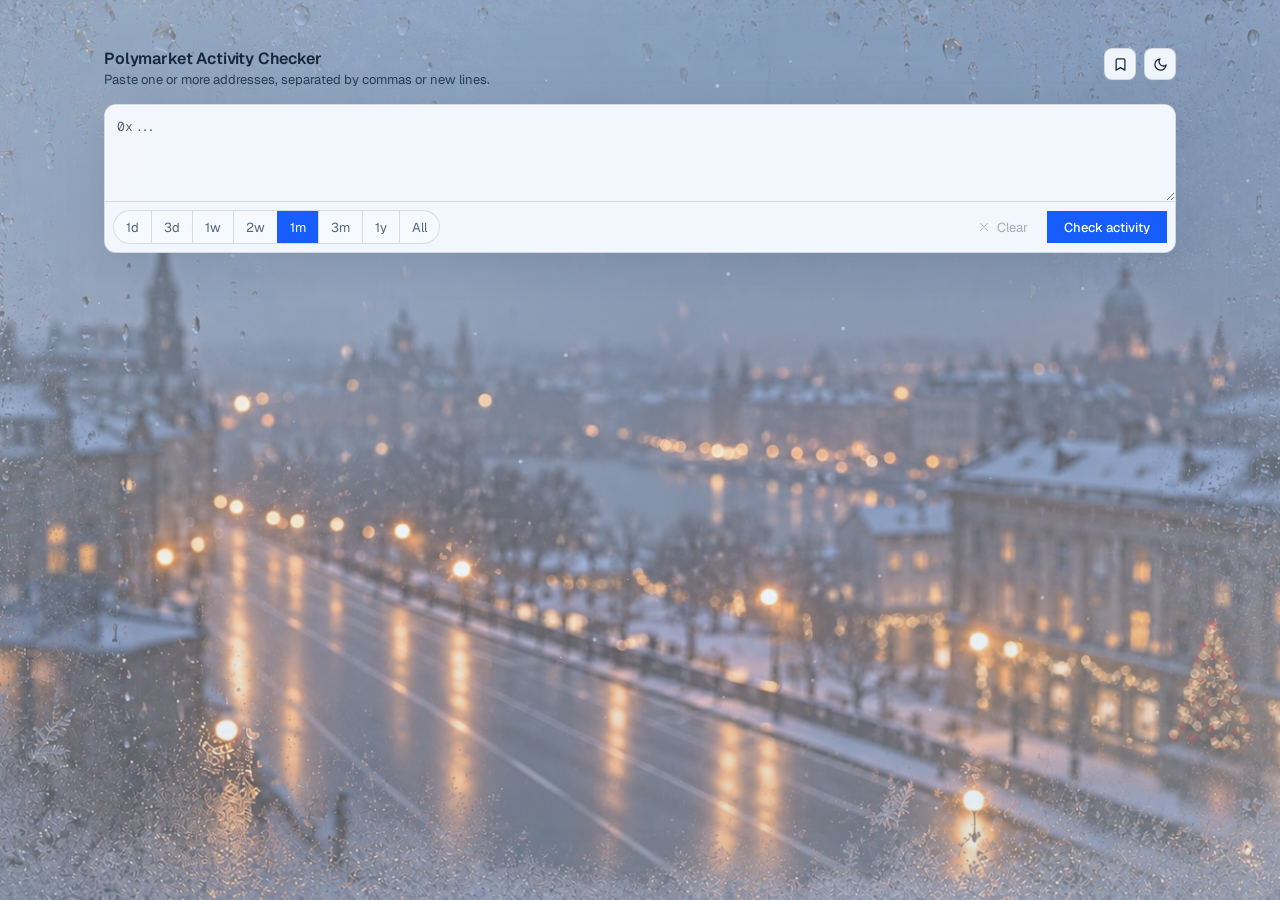
==== index.html @ a17c7188 "Add a seconds-precision clock beside refresh status" ====
<!DOCTYPE html>
<html lang="en">
<head>
<meta charset="UTF-8">
<meta name="viewport" content="width=device-width, initial-scale=1.0">
<title>Polymarket Activity Checker</title>
<link rel="icon" type="image/png" href="[data-uri]">
<link rel="preconnect" href="https://fonts.googleapis.com">
<!-- warm the API connections before the first search: saves the DNS+TLS handshake -->
<link rel="preconnect" href="https://data-api.polymarket.com" crossorigin>
<link rel="preconnect" href="https://gamma-api.polymarket.com" crossorigin>
<link rel="preconnect" href="https://clob.polymarket.com" crossorigin>
<link rel="preconnect" href="https://polygon.blockscout.com" crossorigin>
<link rel="preconnect" href="https://polygon-bor-rpc.publicnode.com" crossorigin>
<link rel="preconnect" href="https://user-pnl-api.polymarket.com" crossorigin>
<link href="https://fonts.googleapis.com/css2?family=Geist:wght@400;500;600;700&family=Geist+Mono:wght@400;500&display=swap" rel="stylesheet">
<!-- Vercel Web Analytics: cookieless unique-visitor counting (hashed IP+UA, raw IPs never stored).
     No-op until Web Analytics is enabled for the project in the Vercel dashboard. -->
<script defer src="/_vercel/insights/script.js"></script>
<style>
:root{
  --background:#ffffff; --foreground:#0a0a0a;
  --card:#ffffff; --muted:#f5f5f5; --muted-foreground:#737373;
  --primary:#165dfc; --primary-foreground:#ffffff;
  --border:#e5e5e5; --input-bg:rgba(255,255,255,.8);
  --destructive:#df2225; --success:#0d9455; --redeemable:#2563a6;
  --badge-buy-bg:#e8f7ef; --badge-buy-fg:#0d9455;
  --badge-sell-bg:#fdecec; --badge-sell-fg:#df2225;
  --badge-neutral-bg:#f4f4f5; --badge-neutral-fg:#52525b;
}
.dark{
  --background:#0a0b0d; --foreground:#fafafa;
  --card:#111214; --muted:#18191c; --muted-foreground:#8b8d96;
  --primary:#165dfc; --primary-foreground:#ffffff;
  --border:#1f2023; --input-bg:rgba(17,18,20,.8);
  --destructive:#ff6568; --success:#34d399; --redeemable:#93c5fd;
  --badge-buy-bg:rgba(13,148,85,.16); --badge-buy-fg:#34d399;
  --badge-sell-bg:rgba(223,34,37,.16); --badge-sell-fg:#ff6568;
  --badge-neutral-bg:#1f2023; --badge-neutral-fg:#a1a1aa;
}
*{box-sizing:border-box; margin:0; padding:0;}

/* slim, theme-aware scrollbars */
*{scrollbar-width:thin; scrollbar-color:var(--border) transparent;} /* Firefox */
::-webkit-scrollbar{width:10px; height:10px;}
::-webkit-scrollbar-track{background:transparent;}
::-webkit-scrollbar-thumb{
  background:var(--border); border-radius:999px;
  border:3px solid transparent; background-clip:padding-box; /* floating 4px pill */
  min-width:40px; min-height:40px;
}
::-webkit-scrollbar-thumb:hover{background:var(--muted-foreground); border:3px solid transparent; background-clip:padding-box;}
::-webkit-scrollbar-corner{background:transparent;}
html,body{height:100%;}
body{
  font-family:'Geist',ui-sans-serif,system-ui,sans-serif;
  background:var(--background); color:var(--foreground);
  -webkit-font-smoothing:antialiased;
  transition:background .2s,color .2s;
}
.mono{font-family:'Geist Mono',ui-monospace,monospace;}
.page{position:relative; min-height:100svh; overflow-x:clip; padding:48px 16px 80px; display:flex; flex-direction:column; align-items:center;}
.wrap{position:relative; width:100%; max-width:67rem; display:flex; flex-direction:column; gap:16px;}

/* header */
.header{display:flex; align-items:flex-start; justify-content:space-between; gap:12px;}
.header-actions{display:flex; gap:8px; flex-shrink:0;}
h1{font-size:16px; font-weight:600; letter-spacing:-.01em;}
.sub{font-size:13px; color:var(--muted-foreground); margin-top:2px;}
.icon-btn{
  display:inline-flex; align-items:center; justify-content:center;
  width:32px; height:32px; border:1px solid var(--border); background:transparent;
  color:var(--foreground); cursor:pointer; transition:background .15s;
}
.icon-btn:hover{background:var(--muted);}
.icon-btn:focus-visible{outline:2px solid var(--primary); outline-offset:2px;}
.icon-btn svg{width:15px; height:15px;}
#saveAddressesBtn.on{color:var(--primary); border-color:var(--primary);}
#saveAddressesBtn.on svg{fill:currentColor;}
.bookmark-control{position:relative; display:inline-flex;}
.bookmark-feedback{position:absolute; top:calc(100% + 4px); left:50%; transform:translateX(-50%); color:var(--success); font-size:11px; white-space:nowrap; pointer-events:none;}
#saveAddressesBtn.save-success{color:var(--success); border-color:var(--success); background:rgba(13,148,85,.14); --save-glow:rgba(13,148,85,.25); animation:bookmarkPulse .5s ease-out;}
#saveAddressesBtn.save-error{color:var(--destructive); border-color:var(--destructive); background:rgba(223,34,37,.14); --save-glow:rgba(223,34,37,.25); animation:bookmarkPulse .5s ease-out;}
@keyframes bookmarkPulse{0%,100%{box-shadow:0 0 0 0 transparent;}40%{box-shadow:0 0 0 4px var(--save-glow);}}
@media (prefers-reduced-motion:reduce){#saveAddressesBtn.save-success,#saveAddressesBtn.save-error{animation:none;}}

/* input card */
.card{border:1px solid var(--border); background:var(--card);}
textarea{
  display:block; width:100%; min-height:96px; resize:vertical;
  border:none; outline:none; background:var(--input-bg); color:var(--foreground);
  font-family:'Geist Mono',ui-monospace,monospace; font-size:13px; line-height:1.6;
  padding:12px;
}
textarea::placeholder{color:var(--muted-foreground);}
.toolbar{
  display:flex; align-items:center; justify-content:space-between; gap:8px; flex-wrap:wrap;
  border-top:1px solid var(--border); background:var(--input-bg); padding:8px;
}
.toolbar-left{display:flex; align-items:center; gap:8px; flex-wrap:wrap;}
.toolbar-actions{display:flex; align-items:center; gap:8px; margin-left:auto;}
select,.btn{
  height:32px; font-family:inherit; font-size:13px; border:1px solid var(--border);
  background:var(--card); color:var(--foreground); padding:0 10px; cursor:pointer;
}
select:focus-visible,.btn:focus-visible,.tab:focus-visible{outline:2px solid var(--primary); outline-offset:1px;}
.btn-primary{background:var(--primary); color:var(--primary-foreground); border-color:var(--primary); font-weight:500; padding:0 16px;}
.btn-primary:hover{filter:brightness(1.08);}
.btn-clear{display:inline-flex; align-items:center; justify-content:center; gap:6px; background:transparent; border-color:transparent; color:var(--muted-foreground); transition:background .15s,color .15s,border-color .15s;}
.btn-clear svg{width:14px; height:14px;}
.btn-clear:hover:not(:disabled){background:var(--muted); border-color:var(--border); color:var(--foreground);}
.btn:disabled{opacity:.5; cursor:not-allowed;}
.hint{font-size:12px; color:var(--muted-foreground);}
.error{font-size:13px; color:var(--destructive);}

/* progress */
.progress{display:none; font-size:13px; color:var(--muted-foreground); align-items:center; gap:8px;}
.progress.active{display:flex;}
.spinner{width:13px; height:13px; border:2px solid var(--border); border-top-color:var(--primary); border-radius:50%; animation:spin .7s linear infinite;}
@keyframes spin{to{transform:rotate(360deg);}}
@media (prefers-reduced-motion:reduce){.spinner{animation:none;}}

/* summary: hero row for the headline numbers, compact grid for the rest */
.summary{display:none; border:1px solid var(--border); background:var(--card); overflow:hidden;}
.summary.active{display:block;}
.sum-hero{display:grid; grid-template-columns:repeat(auto-fit,minmax(200px,1fr)); border-bottom:1px solid var(--border);}
.sum-hero .stat{padding:18px 20px 16px; min-width:0;}
.sum-hero .value{font-size:clamp(18px, 2.4vw, 26px); font-weight:650; letter-spacing:-.02em; margin-top:4px; overflow:hidden; text-overflow:ellipsis;}
.sum-grid{display:grid; grid-template-columns:repeat(auto-fit,minmax(128px,1fr));}
.sum-grid .stat{padding:12px 20px 14px;}
.sum-grid .value{font-size:15px; font-weight:600; margin-top:3px;}
.stat{position:relative;}
/* hairline separators that work across wrapped grid rows */
.stat::before{content:""; position:absolute; left:0; top:14%; height:72%; width:1px; background:var(--border);}
.sum-hero .stat:first-child::before, .sum-grid .stat:first-child::before{display:none;}
.stat .label{font-size:10px; font-weight:500; text-transform:uppercase; letter-spacing:.09em; color:var(--muted-foreground); white-space:nowrap;}
.stat .value{font-variant-numeric:tabular-nums;}
.stat .value.pos{color:var(--success);}
.stat .value.neg{color:var(--destructive);}
.stat .label span{text-transform:none; letter-spacing:0;}

/* results toolbar: one card, three rows, a consistent 32px pill control language */
.results-bar{
  display:none; flex-direction:column; gap:10px;
  border:1px solid var(--border); background:var(--card); padding:12px 14px;
}
.results-bar.active{display:flex;}
.rb-row{display:flex; align-items:center; gap:8px; flex-wrap:wrap;}
.flex-spacer{flex:1 1 0; min-width:0;}
.tabs{display:inline-flex; border:1px solid var(--border); border-radius:999px; overflow:hidden; background:var(--background);}
.tab{
  height:32px; padding:0 16px; font-size:13px; font-family:inherit; border:none; cursor:pointer;
  background:transparent; color:var(--muted-foreground);
}
.tab + .tab{border-left:1px solid var(--border);}
.tab:hover{color:var(--foreground);}
.tab.on{background:var(--primary); color:var(--primary-foreground);}
/* pill selects with a custom chevron; wells sit slightly darker than the card */
.results-bar select{
  appearance:none; -webkit-appearance:none;
  border-radius:999px; background-color:var(--background); padding:0 30px 0 14px;
  background-image:url("data:image/svg+xml,%3Csvg xmlns='http://www.w3.org/2000/svg' width='10' height='6' viewBox='0 0 10 6'%3E%3Cpath d='M1 1l4 4 4-4' fill='none' stroke='%23888e99' stroke-width='1.5' stroke-linecap='round' stroke-linejoin='round'/%3E%3C/svg%3E");
  background-repeat:no-repeat; background-position:right 12px center;
}
.results-bar .seg{background:var(--background);}
.results-bar .seg .seg-btn{height:32px;}
.results-bar .btn{border-radius:999px; background:var(--background); padding:0 14px;}
.btn-ghost{border-color:transparent !important; background:transparent !important; color:var(--muted-foreground);}
.btn-ghost:hover{color:var(--foreground); background:var(--muted) !important;}
.search-wrap{position:relative; display:inline-flex;}
.search-ico{position:absolute; left:12px; top:50%; transform:translateY(-50%); width:14px; height:14px; color:var(--muted-foreground); pointer-events:none;}
input[type="search"]{
  height:32px; border:1px solid var(--border); border-radius:999px; background:var(--background); color:var(--foreground);
  font-family:inherit; font-size:13px; padding:0 14px 0 33px; width:220px;
}
input[type="search"]:focus-visible{outline:2px solid var(--primary); outline-offset:1px;}

/* table */
/* results area: table on the left, collapsible filter sidebar on the right.
   The area only shows while one of its views is active. */
.table-area{display:none; align-items:stretch; gap:8px;}
.table-area:has(.table-wrap.active){display:flex;}
/* the active view stretches to at least the Columns sidebar's height, so a
   near-empty table never leaves the sidebar hanging below it */
.table-area .table-main{flex:1 1 auto; min-width:0; display:flex; flex-direction:column;}
.table-area .table-main > .active{flex:1 1 auto;}
.side-bar{display:flex; align-items:stretch; flex:0 0 auto;}
.side-panel{width:0; overflow:clip; border:1px solid var(--border); border-right:none; background:var(--card); transition:width .15s ease;}
.side-bar.open .side-panel{width:220px;}
.sp-inner{position:sticky; top:8px; width:220px; box-sizing:border-box; padding:14px; display:flex; flex-direction:column; gap:8px;}
.sp-inner[hidden]{display:none;}
.sp-inner{max-height:calc(100vh - 16px); overflow-y:auto; overscroll-behavior:contain;}
.sp-title{font-size:11px; font-weight:600; letter-spacing:.08em; text-transform:uppercase; color:var(--muted-foreground);}
.sp-reset{margin-top:8px; align-self:flex-start; font-size:12px; height:28px; padding:0 10px; border-radius:999px;}
/* time-zone picker lives in the same panel, under its own heading */
.sp-tz-title{margin-top:14px; padding-top:12px; border-top:1px solid var(--border);}
.sp-tz{display:flex;}
.sp-tz .seg-btn{flex:1; height:28px; font-size:12px; padding:0;}
.side-tabs{border:1px solid var(--border); background:var(--card); flex:0 0 auto;}
.side-tab{
  position:sticky; top:8px; writing-mode:vertical-rl;
  display:flex; align-items:center; gap:7px;
  border:none; background:transparent; color:var(--muted-foreground);
  font-family:inherit; font-size:12px; letter-spacing:.04em;
  padding:14px 7px; cursor:pointer;
}
.side-tab:hover{color:var(--foreground);}
.side-tab:focus-visible{outline:2px solid var(--primary); outline-offset:-3px;}
.side-bar.open .side-tab{color:var(--primary); box-shadow:inset -2px 0 0 var(--primary);}
.side-tab .dot{display:none; width:6px; height:6px; border-radius:50%; background:var(--primary);}
.side-tab.has-hidden .dot{display:block;}

.table-wrap{display:none; min-height:320px; border:1px solid var(--border); overflow-x:auto;}
.table-wrap.active{display:block;}
@media(max-width:640px){.table-wrap{min-height:260px;}}
/* positions view: the results bar swaps to position-appropriate controls */
.results-bar.pos-mode #typeSel,
.results-bar.pos-mode #sideSel,
.results-bar.pos-mode #fundingChip,
.results-bar.pos-mode .fchip-sep,
.results-bar.pos-mode .fchip[data-cat="deposit"],
.results-bar.pos-mode .fchip[data-cat="withdrawal"],
.results-bar.pos-mode .fchip[data-cat="rewards"]{display:none;}
.fchips.pos-only{display:none;}
.results-bar.pos-mode .fchips.pos-only{display:inline-flex;}
.refresh-countdown{display:none; align-items:center; justify-content:center; gap:4px; width:28px; height:32px; flex:0 0 28px; color:var(--success);}
.results-bar.pos-mode .refresh-countdown{display:inline-flex;}
.refresh-status{display:none; align-items:center; gap:12px; flex:0 0 auto; height:32px; white-space:nowrap;}
.results-bar.pos-mode .refresh-status{display:inline-flex;}
.digital-clock{display:inline-flex; align-items:baseline; gap:7px; color:var(--foreground);}
.digital-clock time{font-size:13px; font-variant-numeric:tabular-nums; letter-spacing:.03em;}
.digital-clock-zone{font-size:10px; color:var(--muted-foreground);}
.refresh-countdown i{display:block; width:4px; height:17px; border-radius:2px; background:currentColor; transition:opacity .15s ease;}
.refresh-countdown[data-bars="2"] i:nth-child(3),
.refresh-countdown[data-bars="1"] i:nth-child(n+2),
.refresh-countdown[data-bars="0"] i{opacity:.18;}
.refresh-countdown[data-state="error"]{color:var(--destructive);}
.refresh-countdown[data-state="paused"],.refresh-countdown[data-state="unavailable"],.refresh-countdown[data-state="loading"]{color:var(--muted-foreground);}
@keyframes refreshPulse{50%{opacity:.35;}}
.refresh-countdown[data-state="refreshing"] i,.refresh-countdown[data-state="loading"] i{animation:refreshPulse 1.2s ease-in-out infinite;}
@media (prefers-reduced-motion:reduce){.refresh-countdown i{transition:none; animation:none!important;}}
.pos-note{padding:10px 14px; font-size:12px; color:var(--muted-foreground); border-bottom:1px solid var(--border);}
.pos-note:empty{display:none;}
td.pos{color:var(--success);}
td.neg{color:var(--destructive);}
.pnl-pct{opacity:.7; font-size:11px;}
/* live price ticks: background flash + temporary text tint, stock-ticker style */
@keyframes pxUp{0%{background:rgba(34,197,94,.30); color:var(--success);}60%{color:var(--success);}100%{background:transparent;}}
@keyframes pxDown{0%{background:rgba(239,68,68,.30); color:var(--destructive);}60%{color:var(--destructive);}100%{background:transparent;}}
.px-up{animation:pxUp 1.2s ease-out;}
.px-down{animation:pxDown 1.2s ease-out;}
.tick-arrow{font-size:9px; vertical-align:1px;}
.tick-arrow.up{color:var(--success);}
.tick-arrow.down{color:var(--destructive);}
@keyframes positionProfit{0%{background:rgba(34,197,94,.22);}100%{background:transparent;}}
@keyframes positionLoss{0%{background:rgba(239,68,68,.22);}100%{background:transparent;}}
tr.pos-row.price-profit{animation:positionProfit .9s ease-out;}
tr.pos-row.price-loss{animation:positionLoss .9s ease-out;}
@media (prefers-reduced-motion: reduce){
  .px-up, .px-down,tr.pos-row.price-profit,tr.pos-row.price-loss{animation:none;}
}
.table-wrap.grabbable{cursor:grab;} /* interactive cells (headers, badges, links) override with their own cursor */
.table-wrap.grab-panning{cursor:grabbing; user-select:none;}
.table-wrap.grab-panning *{cursor:grabbing !important;}
/* one-time "drag to scroll" ghost hand: a greyed-out grab-cursor watermark over
   the table (pointer-events:none, low opacity — wallpaper-like) that presses
   down with an expanding ripple circle, drags sideways, and releases on a loop.
   Sticky so it stays centered in the visible slice of the wrap. */
.drag-hint{position:sticky; left:0; height:0; overflow:visible; display:none; z-index:5; pointer-events:none;}
.drag-hint.show{display:block;}
.drag-hint .ghost{position:absolute; top:48px; left:50%; width:160px; height:160px; margin-left:-80px; color:var(--muted-foreground); opacity:.4;}
.drag-hint .ripple{
  position:absolute; left:50%; top:50%; width:70px; height:70px; margin:-35px 0 0 -35px;
  border:3px solid currentColor; border-radius:50%; opacity:0;
  animation:hintRipple 2.6s ease-out infinite;
}
.drag-hint .hand{position:absolute; inset:0; display:flex; align-items:center; justify-content:center; animation:hintHand 2.6s ease-in-out infinite;}
.drag-hint .hand svg{width:76px; height:76px;}
@keyframes hintRipple{
  0%, 14%{transform:scale(.35); opacity:0;}
  20%{opacity:.9;}
  48%{transform:scale(1.6); opacity:0;}
  100%{transform:scale(1.6); opacity:0;}
}
@keyframes hintHand{
  0%{transform:translateX(0) scale(1);}
  16%{transform:translateX(0) scale(.88);}    /* press down */
  42%{transform:translateX(38px) scale(.88);} /* drag right */
  72%{transform:translateX(-38px) scale(.88);}/* drag left */
  88%{transform:translateX(0) scale(.88);}
  100%{transform:translateX(0) scale(1);}     /* release */
}
@media (prefers-reduced-motion: reduce){
  .drag-hint .hand{animation:none;}
  .drag-hint .ripple{animation:none; opacity:.6; transform:scale(1);}
}
table{width:100%; border-collapse:collapse; font-size:13px;}
th{
  text-align:left; font-size:11px; text-transform:uppercase; letter-spacing:.06em; font-weight:500;
  color:var(--muted-foreground); padding:8px 12px; border-bottom:1px solid var(--border);
  border-right:1px solid var(--border);
  background:var(--muted); white-space:nowrap; position:sticky; top:0;
}
th:last-child{border-right:none;}
td{padding:8px 12px; border-bottom:1px solid var(--border); vertical-align:middle; white-space:nowrap;}
tr:last-child td{border-bottom:none;}
tbody tr:hover{background:var(--muted);}
td.num{font-variant-numeric:tabular-nums; text-align:right;}
th.num{text-align:right;}
.market-cell{display:flex; align-items:center; gap:8px; max-width:420px; cursor:help; overflow:hidden;}
/* once columns are manually resized (fixed layout), the column width governs —
   widening the Market column reveals more of the title instead of a fixed cap */
table.resized .market-cell{max-width:none; width:100%; min-width:0;}
.market-cell img{width:22px; height:22px; object-fit:cover; flex-shrink:0;}
/* clip long titles with an ellipsis whether they're links or plain spans (combos) */
.market-cell a, .market-cell > span{overflow:hidden; text-overflow:ellipsis; white-space:nowrap; min-width:0;}
.market-cell a{color:var(--foreground); text-decoration:none;}
.market-cell a:hover{color:var(--primary); text-decoration:underline;}
.market-cell .badge{flex-shrink:0; overflow:visible;}

/* floating tooltip */
#tooltip{
  position:fixed; z-index:1000; display:none; max-width:380px;
  border:1px solid var(--border); background:var(--card); color:var(--foreground);
  box-shadow:0 8px 24px rgba(0,0,0,.18); font-size:12.5px; line-height:1.5;
  padding:10px 12px; pointer-events:none;
}
#tooltip .tt-title{font-weight:600; margin-bottom:2px; white-space:normal;}
#tooltip ul.tt-list{margin:4px 0 0; padding-left:16px; list-style:disc;}
#tooltip ul.tt-list li{margin:3px 0; white-space:normal;}
#tooltip ul.tt-list li::marker{color:var(--muted-foreground);}
/* resolved combo legs: the whole line takes the outcome color */
#tooltip ul.tt-list li.leg-won{color:var(--success);}
#tooltip ul.tt-list li.leg-won::marker{color:var(--success);}
#tooltip ul.tt-list li.leg-lost{color:var(--destructive);}
#tooltip ul.tt-list li.leg-lost::marker{color:var(--destructive);}
#tooltip li.leg-won .tt-meta, #tooltip li.leg-lost .tt-meta{color:inherit; opacity:.75;}
#tooltip .tt-sub{color:var(--muted-foreground); margin-bottom:4px;}
#tooltip .tt-legs{margin-top:6px; border-top:1px solid var(--border); padding-top:6px; display:flex; flex-direction:column; gap:5px;}
#tooltip .tt-leg{display:flex; gap:6px; align-items:baseline; white-space:normal;}
#tooltip .tt-leg .n{color:var(--muted-foreground); font-size:11px; flex-shrink:0;}
#tooltip .tt-leg .badge{flex-shrink:0;}
#tooltip .tt-meta{color:var(--muted-foreground); font-size:11px;}
#tooltip .badge.won{background:var(--badge-buy-bg); color:var(--badge-buy-fg);}
#tooltip .badge.lost{background:var(--badge-sell-bg); color:var(--badge-sell-fg);}
.badge{display:inline-block; font-size:11px; font-weight:500; padding:2px 8px; letter-spacing:.02em;}
.badge.buy{background:var(--badge-buy-bg); color:var(--badge-buy-fg);}
.badge.sell{background:var(--badge-sell-bg); color:var(--badge-sell-fg);}
.badge.neutral{background:var(--badge-neutral-bg); color:var(--badge-neutral-fg);}
.badge.combo{background:rgba(22,93,252,.12); color:var(--primary);}
.addr-link,.tx-link{color:var(--muted-foreground); text-decoration:none; font-size:12px;}
.addr-link:hover,.tx-link:hover{color:var(--primary);}
.time-cell{color:var(--muted-foreground); font-size:12px; cursor:copy;}
.time-cell:hover{color:var(--foreground);}
@keyframes copyFlash{0%{background:rgba(22,93,252,.30);}100%{background:transparent;}}
.copy-flash{animation:copyFlash .8s ease-out;}
@media (prefers-reduced-motion: reduce){ .copy-flash{animation:none;} }
.outcome{color:var(--muted-foreground); font-size:12px;}

/* expandable position rows: click a row to reveal that market's full trade history */
#posWrap tbody tr.pos-row td{cursor:pointer;}
/* Unclaimed winning positions stay blue, including links, PnL and live price ticks. */
#posWrap tr.pos-redeemable>td,#posWrap tr.pos-redeemable>td *{color:var(--redeemable)!important;}
.pos-caret{display:inline-block; flex-shrink:0; width:11px; color:var(--muted-foreground); font-size:10px; transition:transform .15s ease;}
tr.pos-row.expanded .pos-caret{transform:rotate(90deg);}
@media (prefers-reduced-motion: reduce){ .pos-caret{transition:none;} }
/* the detail cell spans every column — exempt it (and the sub-table's own cells)
   from the per-column nth-child hiding and from row-hover tinting */
tr.pos-detail>td{display:table-cell !important; padding:0 !important; cursor:default;}
tbody tr.pos-detail:hover{background:transparent;}
.pos-hist{padding:10px 16px 14px 39px; background:var(--muted);}
.pos-hist-note{color:var(--muted-foreground); font-size:12px; padding:10px 16px 10px 39px; background:var(--muted); white-space:normal;}
.pos-hist table{width:auto; min-width:560px; font-size:12.5px;}
.pos-hist th, .pos-hist td{display:table-cell !important; padding:5px 16px 5px 0; border-right:none; background:transparent;}
.pos-hist th{position:static; font-size:10.5px;}
.pos-hist tr:hover{background:transparent;}
.pos-hist tr:last-child td{border-bottom:none;}
.pos-hist-sum{color:var(--muted-foreground); font-size:12px; margin-top:9px;}
.pos-hist-sum b{color:var(--foreground); font-weight:500;}

.load-more-row{display:none; justify-content:center; padding:12px;}
.load-more-row.active{display:flex;}
.empty{display:none; border:1px dashed var(--border); padding:40px; text-align:center; color:var(--muted-foreground); font-size:13px;}
.empty.active{display:block;}

.ta-wrap{position:relative;}
#addrInput{word-break:break-all; transition:background-color .16s ease;}
#addrInput:focus{background-color:var(--input-focus-bg,var(--muted));}

/* segmented control — pill-shaped */
.seg{display:inline-flex; border:1px solid var(--border); background:var(--card); border-radius:999px; overflow:hidden;}
.seg-btn{height:30px; padding:0 12px; font-size:13px; font-family:inherit; border:none; background:transparent; color:var(--muted-foreground); cursor:pointer;}
.seg-btn + .seg-btn{border-left:1px solid var(--border);}
.seg-btn.on{background:var(--primary); color:var(--primary-foreground);}
.toolbar .seg .seg-btn{height:32px;}

/* results bar extras */
input[type="date"]{height:30px; border:1px solid var(--border); background:var(--card); color:var(--foreground); font-family:inherit; font-size:12px; padding:0 8px; color-scheme:light dark;}
/* multi-select category chips ("Funding only" is a preset for deposit+withdrawal) */
.fchips{display:inline-flex; align-items:center; gap:6px;}
.fchip{
  height:32px; border:1px solid var(--border); border-radius:999px; background:var(--background);
  color:var(--muted-foreground); font-size:12px; padding:0 14px; cursor:pointer; font-family:inherit;
}
.fchip:hover{color:var(--foreground);}
.fchip.on{background:var(--primary); border-color:var(--primary); color:var(--primary-foreground);}
.fchip:focus-visible{outline:2px solid var(--primary); outline-offset:1px;}
.fchip .cnt{
  display:inline-block; min-width:16px; padding:1px 5px; margin-left:2px; border-radius:999px;
  background:var(--muted); color:var(--muted-foreground); font-size:10px; font-variant-numeric:tabular-nums;
}
.fchip.on .cnt{background:rgba(255,255,255,.22); color:var(--primary-foreground);}
/* Single/Combo counts only make sense on the positions view */
.fchip[data-cat] .cnt{display:none;}
.results-bar.pos-mode .fchip[data-cat] .cnt{display:inline-block;}
/* date + search wrap together as one unit, staying on the same row */
.rb-group{display:inline-flex; align-items:center; gap:8px;}
.fchip-sep{width:1px; height:18px; background:var(--border); margin:0 4px; flex-shrink:0;}
.chips{display:inline-flex; gap:6px;}
.chip{height:32px; border:1px dashed var(--primary); color:var(--primary); background:transparent; font-size:12px; padding:0 14px; cursor:pointer; font-family:inherit; border-radius:999px;}
.chip:hover{background:rgba(22,93,252,.08);}

/* sortable + resizable columns */
th.sortable{cursor:pointer; user-select:none;}
th.sortable:hover{color:var(--foreground);}
.col-resizer{position:absolute; top:0; right:-4px; width:8px; height:100%; cursor:col-resize; z-index:2;}
.col-resizer:hover, .col-resizer.dragging{background:var(--primary); opacity:.5;}
table.resized td{overflow:hidden; text-overflow:ellipsis;}

/* clickable type badges */
button.badge-btn{border:none; cursor:pointer; font-family:inherit; line-height:1.5;}
button.badge-btn:hover{box-shadow:0 0 0 1px var(--primary) inset;}

/* wallet tags + search history row: latest on the left, older to the right */
.wallets-row{display:none; align-items:center; gap:12px;}
.wallets-row:has(.wallets.active){display:flex;}
.wallets{display:none; gap:8px; flex-wrap:nowrap; overflow-x:auto; padding-bottom:2px;}
.wallets.active{display:flex;}
/* the wallet chip doubles as the search progress bar: a fill (driven by --sp on
   the container) creeps while fetching, then snaps to 100% in green on completion */
.wallets.searching .wallet-tag.cur, .wallets.done .wallet-tag.cur{
  background-image:linear-gradient(90deg, rgba(22,93,252,.30), rgba(22,93,252,.30));
  background-repeat:no-repeat;
  background-size:calc(var(--sp, 0) * 1%) 100%;
  transition:background-size .3s ease;
}
.wallets.done .wallet-tag.cur{
  background-image:linear-gradient(90deg, rgba(34,197,94,.32), rgba(34,197,94,.32));
}
.wallet-tag{border:1px solid var(--border); background:var(--card); padding:4px 10px; font-size:12px; color:var(--muted-foreground); flex-shrink:0; font-family:'Geist Mono',ui-monospace,monospace; text-decoration:none; cursor:pointer;}
.wallet-tag:hover{border-color:var(--primary); color:var(--foreground);}
.wallet-tag .wtype{color:var(--primary); font-weight:500; margin-left:6px;}
.wallet-tag.cur{border-color:var(--primary);}
/* split-button copy: the ⧉ half shares a border with the chip */
.wallet-pair{display:flex; flex-shrink:0;}
.wallet-copy{border:1px solid var(--primary); border-left:1px solid var(--border); background:var(--card); color:var(--muted-foreground); cursor:pointer; font-size:12px; padding:4px 8px; margin-left:-1px; font-family:inherit;}
.wallet-copy:hover{color:var(--primary); border-color:var(--primary); position:relative; z-index:1;}
.wallet-copy.ok{color:var(--success); border-color:var(--success); position:relative; z-index:1;}
.wallets .sep{color:var(--muted-foreground); font-size:12px; align-self:center; flex-shrink:0;}

/* active D/W chip */
.chip.on{background:var(--primary); color:var(--primary-foreground); border-style:solid; border-color:var(--primary);}

/* columns show/hide + reorder list (in the right-side panel) */
.cols-list{display:flex; flex-direction:column;}
.cols-item{display:flex; align-items:center; gap:8px; padding:6px 4px; border-radius:6px; font-size:13px; cursor:pointer; white-space:nowrap;}
.cols-item:hover{background:var(--muted);}
.cols-label{flex:1; min-width:0; overflow:hidden; text-overflow:ellipsis;}
.cols-item.off{color:var(--muted-foreground);}
.cols-check{appearance:none; flex:0 0 15px; width:15px; height:15px; border:1.5px solid var(--muted-foreground); border-radius:50%; cursor:pointer; position:relative;}
.cols-check:checked{background:var(--primary); border-color:var(--primary);}
.cols-check:checked::after{content:""; position:absolute; left:3px; top:1px; width:4px; height:7px; border:solid white; border-width:0 1.5px 1.5px 0; transform:rotate(45deg);}
.cols-check:focus-visible{outline:2px solid var(--primary); outline-offset:3px;}
.cols-item .drag-dots{color:var(--muted-foreground); cursor:grab; font-size:13px; user-select:none;}
.cols-item.dragging{opacity:.35;}
.cols-item.drop-above{box-shadow:inset 0 2px 0 var(--primary);}
.cols-item.drop-below{box-shadow:inset 0 -2px 0 var(--primary);}

/* tx copy button */
.copy-btn{margin-left:6px; border:1px solid var(--border); background:transparent; color:var(--muted-foreground); cursor:pointer; font-size:11px; padding:1px 6px; font-family:inherit;}
.copy-btn:hover{color:var(--primary); border-color:var(--primary);}
.copy-btn.ok{color:var(--success); border-color:var(--success);}

@media (max-width:640px){ .stat .value{font-size:15px;} input[type="search"]{width:130px;} }
</style>
<link rel="stylesheet" href="assets/winter.css">
<link rel="preload" as="image" href="assets/winter-window.jpg">
<script defer src="assets/winter.js"></script>
<link rel="stylesheet" href="assets/date-range.css">
<link rel="stylesheet" href="assets/values-panel.css">
<link rel="stylesheet" href="assets/grid-values.css">
</head>
<body>
<div class="winter-scene" aria-hidden="true">
  <div class="winter-street"></div>
  <canvas class="winter-snow" id="winterSnow"></canvas>
  <div class="winter-frost"></div>
</div>
<div class="page">

  <div class="wrap">
    <div class="header">
      <div>
        <h1>Polymarket Activity Checker</h1>
        <p class="sub">Paste one or more addresses, separated by commas or new lines.</p>
      </div>
      <div class="header-actions">
      <span class="bookmark-control">
      <button type="button" class="icon-btn" id="saveAddressesBtn" title="Save addresses in this browser" aria-label="Save addresses in this browser">
        <svg viewBox="0 0 24 24" fill="none" stroke="currentColor" stroke-width="2" stroke-linecap="round" stroke-linejoin="round" aria-hidden="true"><path d="M19 21l-7-4-7 4V5a2 2 0 0 1 2-2h10a2 2 0 0 1 2 2z"/></svg>
      </button>
      <span class="bookmark-feedback" id="bookmarkFeedback" role="status" aria-live="polite"></span>
      </span>
      <button type="button" class="icon-btn" id="themeBtn" title="Toggle theme" aria-label="Toggle theme">
        <svg id="iconMoon" viewBox="0 0 24 24" fill="none" stroke="currentColor" stroke-width="2" stroke-linecap="round" stroke-linejoin="round"><path d="M21 12.79A9 9 0 1 1 11.21 3 7 7 0 0 0 21 12.79z"/></svg>
        <svg id="iconSun" viewBox="0 0 24 24" fill="none" stroke="currentColor" stroke-width="2" stroke-linecap="round" stroke-linejoin="round" style="display:none"><circle cx="12" cy="12" r="4"/><path d="M12 2v2M12 20v2M4.93 4.93l1.41 1.41M17.66 17.66l1.41 1.41M2 12h2M20 12h2M6.34 17.66l-1.41 1.41M19.07 4.93l-1.41 1.41"/></svg>
      </button>
      </div>
    </div>

    <div class="card">
      <div class="ta-wrap">
        <textarea id="addrInput" placeholder="0x..." spellcheck="false" autocomplete="off" aria-label="Wallet addresses"></textarea>
      </div>
      <div class="toolbar">
        <div class="toolbar-left">
          <div class="seg" id="timeSeg" role="group" aria-label="Time range">
            <button type="button" class="seg-btn" data-v="86400" title="Last 24 hours">1d</button>
            <button type="button" class="seg-btn" data-v="259200" title="Last 3 days">3d</button>
            <button type="button" class="seg-btn" data-v="604800" title="Last 7 days">1w</button>
            <button type="button" class="seg-btn" data-v="1209600" title="Last 14 days">2w</button>
            <button type="button" class="seg-btn" data-v="2592000" title="Last 30 days">1m</button>
            <button type="button" class="seg-btn" data-v="7776000" title="Last 90 days">3m</button>
            <button type="button" class="seg-btn" data-v="31536000" title="Last 365 days">1y</button>
            <button type="button" class="seg-btn" data-v="" title="Complete history">All</button>
          </div>
        </div>
        <div class="toolbar-actions">
          <button type="button" class="btn btn-clear" id="clearAddressesBtn" title="Clear address field" disabled>
            <svg viewBox="0 0 24 24" fill="none" stroke="currentColor" stroke-width="1.75" stroke-linecap="round" aria-hidden="true"><path d="m6 6 12 12M6 18 18 6"/></svg>
            Clear
          </button>
          <button type="button" class="btn btn-primary" id="submitBtn">Check activity</button>
        </div>
      </div>
    </div>

    <div class="error" id="errorBox" role="alert"></div>
    <div class="progress" id="progressBox"><span class="spinner"></span><span id="progressText">Fetching…</span></div>

    <div class="summary" id="summaryBox">
      <div class="sum-hero">
        <div class="stat" title="Sum of trade sizes in view (Polymarket trading volume — excludes deposits, withdrawals, rewards, redemptions, and rebates)"><div class="label">Volume (USDC)</div><div class="value" id="stVolume">–</div></div>
        <div class="stat" title="Profit and loss over the selected time range (from Polymarket's PnL API) — unaffected by the client-side filters below"><div class="label">PnL <span id="pnlWindow"></span></div><div class="value" id="stPnl">–</div></div>
        <div class="stat" title="Current value of open positions (from Polymarket's value API) — unaffected by the filters below"><div class="label">Portfolio value</div><div class="value" id="stPortfolio">–</div></div>
        <div class="stat" title="Cash in the wallet (USDC + PUSD read on-chain) — funds not currently in positions"><div class="label">Wallet balance</div><div class="value" id="stBalance">–</div></div>
      </div>
      <div class="sum-grid">
        <div class="stat"><div class="label">Records</div><div class="value" id="stRecords">–</div></div>
        <div class="stat"><div class="label">Deposits</div><div class="value pos" id="stDeposits">–</div></div>
        <div class="stat"><div class="label">Withdrawals</div><div class="value neg" id="stWithdrawals">–</div></div>
        <div class="stat" title="Estimated taker fees on the trades in view (makers pay none)"><div class="label">Fees (est.)</div><div class="value" id="stFees">–</div></div>
        <div class="stat" title="Sum of TAKER_REBATE records in view"><div class="label">Taker rebates</div><div class="value" id="stTakerRebates">–</div></div>
        <div class="stat"><div class="label">Combos</div><div class="value" id="stCombos">–</div></div>
        <div class="stat"><div class="label">Pages fetched</div><div class="value" id="stPages">–</div></div>
      </div>
    </div>

    <div class="wallets-row">
      <div class="wallets" id="walletsBox"></div>
      <span class="hint" id="searchTimeNote"></span>
    </div>

    <div class="results-bar" id="resultsBar">
      <div class="rb-row">
        <div class="tabs" role="tablist">
          <button class="tab on" id="tabTable" role="tab">Activity</button>
          <button class="tab" id="tabPositions" role="tab">Active Position</button>
        </div>
        <span class="flex-spacer"></span>
        <button class="btn" id="snapBtn" title="Copy a screenshot of the current results table to the clipboard">Snapshot</button>
        <button class="btn" id="dlBtn">Export</button>
        <select id="rowsSel" aria-label="Rows to display" title="Rows to display">
          <option value="25">25 rows</option>
          <option value="50">50 rows</option>
          <option value="100" selected>100 rows</option>
          <option value="200">200 rows</option>
        </select>
      </div>
      <div class="rb-row">
        <select id="typeSel" aria-label="Activity type">
          <option value="">All types</option>
          <option value="TRADE">Trade</option>
          <option value="SPLIT">Split</option>
          <option value="MERGE">Merge</option>
          <option value="REDEEM">Redeem</option>
          <option value="REWARD">Reward</option>
          <option value="CONVERSION">Conversion</option>
          <option value="DEPOSIT">Deposit</option>
          <option value="WITHDRAWAL">Withdrawal</option>
          <option value="YIELD">Yield</option>
          <option value="MAKER_REBATE">Maker rebate</option>
          <option value="TAKER_REBATE">Taker rebate</option>
          <option value="REFERRAL_REWARD">Referral reward</option>
        </select>
        <select id="sideSel" aria-label="Side">
          <option value="">All sides</option>
          <option value="BUY">Buy</option>
          <option value="SELL">Sell</option>
        </select>
        <div class="fchips" role="group" aria-label="Category filter">
          <button type="button" class="fchip" id="fundingChip" title="Deposits, withdrawals and user-to-user transfers (tips)">Funding only</button>
          <span class="fchip-sep" aria-hidden="true"></span>
          <button type="button" class="fchip" data-cat="single" title="Single-market trades">Single <span class="cnt">0</span></button>
          <button type="button" class="fchip" data-cat="combo" title="Combo trades">Combo <span class="cnt">0</span></button>
          <button type="button" class="fchip" data-cat="deposit" title="USDC deposits, including transfers received from other users">Deposit</button>
          <button type="button" class="fchip" data-cat="withdrawal" title="USDC withdrawals, including transfers sent to other users">Withdrawal</button>
          <button type="button" class="fchip" data-cat="rewards" title="Rewards, yield, rebates and referral payouts">Rewards</button>
        </div>
        <div class="fchips pos-only" role="group" aria-label="Position status" title="Select Open or Close to filter; select neither or both to show all positions">
          <button type="button" class="fchip" data-pstat="open" title="Open positions, including winnings not yet redeemed">Open <span class="cnt">0</span></button>
          <button type="button" class="fchip" data-pstat="close" title="Closed positions: loss, redeemed, or fully sold">Close <span class="cnt">0</span></button>
        </div>
      </div>
      <div class="rb-row">
        <span class="rb-group">
          <span class="date-range-control">
            <button type="button" class="date-range-trigger" id="dateRangeBtn" aria-haspopup="dialog" aria-expanded="false" aria-controls="dateRangeDialog">
              <svg viewBox="0 0 24 24" fill="none" stroke="currentColor" stroke-width="1.7" stroke-linecap="round" stroke-linejoin="round" aria-hidden="true"><rect x="3" y="5" width="18" height="16" rx="3"/><path d="M16 3v4M8 3v4M3 11h18"/></svg>
              <span id="dateRangeLabel">Date range</span>
              <svg class="date-range-chevron" viewBox="0 0 16 16" fill="none" stroke="currentColor" stroke-width="1.5" stroke-linecap="round" stroke-linejoin="round" aria-hidden="true"><path d="m4 6 4 4 4-4"/></svg>
            </button>
            <input type="hidden" id="dateFrom">
            <input type="hidden" id="dateTo">
          </span>
          <span class="search-wrap">
            <svg class="search-ico" viewBox="0 0 24 24" fill="none" stroke="currentColor" stroke-width="2" stroke-linecap="round" aria-hidden="true"><circle cx="11" cy="11" r="7"/><path d="m20 20-3.5-3.5"/></svg>
            <input type="search" id="searchBox" placeholder="Filter markets…" aria-label="Filter results">
          </span>
        </span>
        <span class="refresh-status">
          <span id="refreshCountdown" class="refresh-countdown" role="timer" aria-live="off" data-bars="3" data-state="live" aria-label="Next refresh in 3 seconds" title="Next refresh in 3 seconds"><i aria-hidden="true"></i><i aria-hidden="true"></i><i aria-hidden="true"></i></span>
          <span class="digital-clock" aria-live="off"><time id="digitalClockTime" class="mono">--:--:--</time><span id="digitalClockZone" class="digital-clock-zone">GMT+8</span></span>
        </span>
        <span id="chips" class="chips"></span>
        <span class="flex-spacer"></span>
        <button class="btn btn-ghost" id="resetBtn" title="Reset all filters">Reset filters</button>
      </div>
    </div>

    <div class="table-area" id="tableArea">
    <div class="table-main">
    <div class="table-wrap" id="tableWrap">
      <div class="drag-hint" id="dragHint" aria-hidden="true">
        <div class="ghost">
          <span class="ripple"></span>
          <span class="hand">
            <svg viewBox="0 0 24 24" fill="none" stroke="currentColor" stroke-width="1.6" stroke-linecap="round" stroke-linejoin="round" aria-hidden="true">
              <path d="M18 11V6a2 2 0 0 0-4 0v5"/>
              <path d="M14 10V4a2 2 0 0 0-4 0v2"/>
              <path d="M10 10.5V6a2 2 0 0 0-4 0v8"/>
              <path d="m7 15-1.76-1.76a2 2 0 0 0-2.83 2.82l3.6 3.6C7.5 21.14 9.2 22 12 22h2a8 8 0 0 0 8-8V7a2 2 0 0 0-4 0v5"/>
            </svg>
          </span>
        </div>
      </div>
      <table>
        <thead>
          <tr>
            <th class="sortable" id="thTime" title="Sort by date">Time (GMT+8) <span id="sortArrow">▼</span></th><th>Wallet</th><th>Type</th><th>Market</th><th>Outcome</th>
            <th>Side</th><th class="num">Size</th><th class="num">Price</th><th class="num">USDC</th><th class="num" title="Estimated taker fee — makers pay no fee">Fee (est.)</th><th>Tx</th>
          </tr>
        </thead>
        <tbody id="tableBody"></tbody>
        <tfoot id="activityTotals" hidden></tfoot>
      </table>
      <div class="load-more-row" id="loadMoreRow"><button class="btn" id="loadMoreBtn">Show more rows</button></div>
    </div>

    <div class="table-wrap pos-wrap" id="posWrap">
      <div class="pos-note" id="posNote"></div>
      <table>
        <thead>
          <tr>
            <th>Wallet</th><th>Market</th><th>Outcome</th><th class="num">Shares</th><th class="num">Avg price</th><th class="num">Cur price</th><th class="num" title="Cost basis of the position (USDC)">Cost</th><th class="num">Value</th><th class="num">PnL</th><th>End date</th><th class="num" title="Estimated taker fees for this position’s trades in the selected search window and date range; makers pay no fee">Fees (est.)</th><th id="thMarketTime" title="Scheduled market or event date and time"><span id="marketTimeLabel">Market time (GMT+8)</span></th>
          </tr>
        </thead>
        <tbody id="posBody"></tbody>
        <tfoot id="positionTotals" hidden></tfoot>
      </table>
    </div>
    </div><!-- /.table-main -->

    <div class="side-bar" id="sideBar">
      <div class="side-panel">
        <div class="sp-inner" id="columnsPanel" role="region" aria-labelledby="sideTab" hidden>
          <div class="sp-title">Columns</div>
          <div id="colsList" class="cols-list"></div>
          <button type="button" class="btn btn-ghost sp-reset" id="colsReset" title="Restore this view's default column order and visibility">Reset columns</button>
          <div id="activityValues"></div>
          <div id="positionValues" hidden></div>
          <div class="sp-title sp-tz-title">Time zone</div>
          <div class="seg sp-tz" id="tzSeg" role="group" aria-label="Time zone" title="Time zone for the Time column and the date filter">
            <button type="button" class="seg-btn" data-tz="ET" title="US Eastern time">ET</button>
            <button type="button" class="seg-btn" data-tz="GMT+8" title="Singapore / Malaysia time">GMT+8</button>
          </div>
        </div>
      </div>
      <div class="side-tabs">
        <button type="button" class="side-tab" id="sideTab" aria-expanded="false" aria-controls="columnsPanel" title="Columns, row groups and values">Columns<span class="dot"></span></button>
      </div>
    </div>
    </div><!-- /.table-area -->

    <div class="empty" id="emptyBox">No activity found for the selected filters.</div>

  </div>
</div>

<div id="tooltip" role="tooltip"></div>

<script src="assets/date-range.js"></script>
<script src="assets/values-math.js"></script>
<script src="assets/values-data.js"></script>
<script src="assets/values-groups.js"></script>
<script src="assets/values-panel.js"></script>
<script>
(function(){
  "use strict";
  const $ = id => document.getElementById(id);
  const API = "https://data-api.polymarket.com/activity";
  const PAGE_SIZE = 500;
  const MAX_PAGES_PER_WALLET = 11; // API rejects offset > 5000; after 11 pages we restart the window with an end= time cursor
  const MAX_RECORDS_PER_WALLET = 50000; // absolute safety cap across all cursor windows
  let pageSize = 100;

  // ---------- theme (in-memory only) ----------
  let dark = window.matchMedia && window.matchMedia("(prefers-color-scheme: dark)").matches;
  function applyTheme(){
    document.documentElement.classList.toggle("dark", dark);
    $("iconMoon").style.display = dark ? "none" : "";
    $("iconSun").style.display = dark ? "" : "none";
  }
  $("themeBtn").addEventListener("click", () => { dark = !dark; applyTheme(); });
  applyTheme();

  // ---------- state ----------
  let allRecords = [];
  let filteredRecords = [];
  let renderedCount = 0;
  let pagesFetched = 0;
  let fetching = false;
  let valuePanels = null;
  const gridState = {
    activity: {signature:null, collapsed:new Set()},
    positions: {signature:null, collapsed:new Set()}
  };
  let sortDir = "desc";   // Time column sort direction
  let marketFilter = null; // {conditionId, eventSlug, slug, title} set by clicking a row's type badge
  // category filter chips: multi-select inclusion filter; empty set = show everything.
  // "Funding only" is a preset for {deposit, withdrawal} — the on-chain D/W records
  // already include user-to-user transfers (tips), so those are covered too.
  let catFilter = new Set(); // of "single" | "combo" | "deposit" | "withdrawal" | "rewards"
  const FUNDING_CATS = ["deposit","withdrawal"];
  const REWARD_TYPES = new Set(["REWARD","YIELD","TAKER_REBATE","MAKER_REBATE","REFERRAL_REWARD"]);
  function recCategory(r){
    if(r.type === "DEPOSIT") return "deposit";
    if(r.type === "WITHDRAWAL") return "withdrawal";
    if(REWARD_TYPES.has(r.type)) return "rewards";
    if(r.type === "TRADE") return r.isCombo === true ? "combo" : "single";
    return null; // SPLIT / MERGE / REDEEM / CONVERSION fall outside the chip categories
  }
  // time-range pills: seconds back from now, "" = all time. Defaults to 30d —
  // covers the typical "recent activity" check and keeps the on-chain scan quick;
  // the last choice is remembered per browser.
  const TIME_WIN_KEY = "pmac_time_win", TIME_WIN_DEFAULT = "2592000";
  let timeWin = TIME_WIN_DEFAULT;
  try{
    const saved = localStorage.getItem(TIME_WIN_KEY);
    if(saved !== null && document.querySelector('#timeSeg .seg-btn[data-v="' + saved + '"]')) timeWin = saved;
  }catch(e){}
  function setTimeWin(v){
    timeWin = v;
    try{ localStorage.setItem(TIME_WIN_KEY, v); }catch(e){}
    document.querySelectorAll("#timeSeg .seg-btn").forEach(b => b.classList.toggle("on", b.dataset.v === v));
  }
  setTimeWin(timeWin);
  document.querySelectorAll("#timeSeg .seg-btn").forEach(b =>
    b.addEventListener("click", () => setTimeWin(b.dataset.v)));
  // hybrid deep-fetch: when the unfiltered feed hits the API's offset cap it only
  // covers the most recent slice, so filtering client-side to a sparse type would
  // silently miss older records — a targeted type= query reaches much further back
  let feedTruncated = false;
  let deepFetched = new Set(); // types already deep-fetched (or not applicable) this run
  let lastParams = {};

  // ---------- helpers ----------
  const esc = s => String(s ?? "").replace(/[&<>"']/g, c => ({"&":"&amp;","<":"&lt;",">":"&gt;",'"':"&quot;","'":"&#39;"}[c]));
  const short = a => a ? a.slice(0,6) + "…" + a.slice(-4) : "";
  const fmtUsd = n => Number(n||0).toLocaleString("en-US",{maximumFractionDigits:2, minimumFractionDigits:2});
  const fmtNum = n => Number(n||0).toLocaleString("en-US",{maximumFractionDigits:4});
  // timestamps display in the user-chosen zone: ET (Polymarket's house
  // convention, DST-aware) or GMT+8. The same zone governs the date filter.
  const TZ_KEY = "pmac_tz";
  const TZ_IANA = {"ET": "America/New_York", "GMT+8": "Asia/Singapore"};
  let tzSel = "GMT+8";
  try{
    const savedTz = localStorage.getItem(TZ_KEY);
    if(Object.prototype.hasOwnProperty.call(TZ_IANA, savedTz)) tzSel = savedTz;
  }catch(e){}
  const fmtTime = ts => {
    const d = new Date(ts*1000);
    return d.toLocaleString("en-GB",{day:"2-digit",month:"short",year:"numeric",hour:"2-digit",minute:"2-digit",
      timeZone: TZ_IANA[tzSel]});
  };
  // A wall clock, independent of the positions refresh countdown.
  let digitalClockTimer = null, digitalClockFormatter = null, digitalClockZone = "";
  function updateDigitalClock(){
    if(digitalClockZone !== tzSel){
      digitalClockZone = tzSel;
      digitalClockFormatter = new Intl.DateTimeFormat("en-GB", {
        timeZone:TZ_IANA[tzSel], hour:"2-digit", minute:"2-digit", second:"2-digit", hourCycle:"h23"
      });
    }
    const now = new Date(), time = $("digitalClockTime");
    time.textContent = digitalClockFormatter.format(now);
    time.dateTime = now.toISOString();
    time.title = "Current time · " + tzSel;
    $("digitalClockZone").textContent = tzSel;
  }
  function tickDigitalClock(){
    clearTimeout(digitalClockTimer);
    if(document.hidden) return;
    updateDigitalClock();
    digitalClockTimer = setTimeout(tickDigitalClock, 1000 - Date.now() % 1000);
  }
  document.addEventListener("visibilitychange", tickDigitalClock);
  tickDigitalClock();
  // UTC ms of a calendar day's start (or last ms) in the selected zone —
  // iterate because the zone's offset at the guess can shift the wall clock.
  // End-of-day is 1ms before the NEXT day's midnight, not midnight + 24h:
  // DST switch days in ET are 23 or 25 hours long.
  function zonedMidnight(y, m, d){
    const base = Date.UTC(y, m-1, d);
    const dtf = new Intl.DateTimeFormat("en-US", {timeZone: TZ_IANA[tzSel], hour12: false,
      year:"numeric", month:"2-digit", day:"2-digit", hour:"2-digit", minute:"2-digit", second:"2-digit"});
    let guess = base;
    for(let i = 0; i < 2; i++){
      const p = Object.fromEntries(dtf.formatToParts(new Date(guess)).map(x => [x.type, x.value]));
      const asUtc = Date.UTC(+p.year, p.month-1, +p.day, p.hour%24, +p.minute, +p.second);
      guess += base - asUtc;
    }
    return guess;
  }
  function zonedDayBound(dateStr, endOfDay){
    const [y, m, d] = dateStr.split("-").map(Number);
    if(!y || !m || !d) return null;
    return endOfDay ? zonedMidnight(y, m, d+1) - 1 : zonedMidnight(y, m, d);
  }

  function parseAddresses(raw){
    const parts = raw.split(/[\s,;]+/).map(s=>s.trim()).filter(Boolean);
    const valid=[], invalid=[];
    const seen = new Set();
    for(const p of parts){
      if(/^0x[a-fA-F0-9]{40}$/.test(p)){ const k=p.toLowerCase(); if(!seen.has(k)){seen.add(k); valid.push(p);} }
      else invalid.push(p);
    }
    return {valid, invalid};
  }

  // Saved addresses change only when a valid list is explicitly saved.
  const SAVED_ADDRESSES_KEY = "pmac_saved_addresses";
  let savedAddressText = "";
  try{
    const stored = JSON.parse(localStorage.getItem(SAVED_ADDRESSES_KEY));
    if(Array.isArray(stored) && stored.every(a => typeof a === "string")){
      const {valid, invalid} = parseAddresses(stored.join("\n"));
      if(!invalid.length) savedAddressText = valid.join("\n");
    }
  }catch(e){}
  function currentAddressesAreSaved(){
    if(!savedAddressText) return false;
    const raw = $("addrInput").value.trim();
    if(!raw) return true;
    const {valid, invalid} = parseAddresses(raw);
    return !invalid.length && valid.join("\n").toLowerCase() === savedAddressText.toLowerCase();
  }
  let bookmarkFeedbackTimer = null;
  function clearBookmarkFeedback(){
    clearTimeout(bookmarkFeedbackTimer);
    bookmarkFeedbackTimer = null;
    $("saveAddressesBtn").classList.remove("save-success", "save-error");
    $("bookmarkFeedback").textContent = "";
  }
  function showBookmarkFeedback(success){
    clearBookmarkFeedback();
    const button = $("saveAddressesBtn");
    void button.offsetWidth;
    button.classList.add(success ? "save-success" : "save-error");
    $("bookmarkFeedback").textContent = success ? "Saved" : "";
    bookmarkFeedbackTimer = setTimeout(clearBookmarkFeedback, 2000);
  }
  function renderSavedAddresses(){
    const input = $("addrInput"), button = $("saveAddressesBtn");
    const saved = currentAddressesAreSaved();
    const label = savedAddressText && !saved ? "Overwrite saved addresses in this browser" : "Save addresses in this browser";
    button.classList.toggle("on", saved);
    button.setAttribute("aria-label", label);
    button.title = label;
    input.placeholder = savedAddressText || "0x...";
    input.title = savedAddressText && !input.value ? "Press Tab or double-click to fill saved addresses" : "";
    $("clearAddressesBtn").disabled = !input.value;
  }
  $("saveAddressesBtn").addEventListener("click", () => {
    renderSavedAddresses();
    const {valid, invalid} = parseAddresses($("addrInput").value);
    if(!valid.length || invalid.length){
      $("addrInput").setAttribute("aria-invalid", "true");
      showBookmarkFeedback(false);
      return;
    }
    $("addrInput").removeAttribute("aria-invalid");
    try{
      localStorage.setItem(SAVED_ADDRESSES_KEY, JSON.stringify(valid));
      savedAddressText = valid.join("\n");
      renderSavedAddresses();
      showBookmarkFeedback(true);
    }catch(e){
      showBookmarkFeedback(false);
    }
  });
  $("addrInput").addEventListener("input", () => {
    clearBookmarkFeedback();
    $("addrInput").removeAttribute("aria-invalid");
    renderSavedAddresses();
  });
  $("clearAddressesBtn").addEventListener("click", () => {
    const input = $("addrInput");
    input.value = "";
    input.removeAttribute("aria-invalid");
    clearBookmarkFeedback();
    $("errorBox").textContent = "";
    renderSavedAddresses();
    input.focus();
  });
  function fillSavedAddresses(){
    const input = $("addrInput");
    if(!savedAddressText || input.value) return false;
    clearBookmarkFeedback();
    input.removeAttribute("aria-invalid");
    input.value = savedAddressText;
    input.focus();
    input.setSelectionRange(input.value.length, input.value.length);
    renderSavedAddresses();
    return true;
  }
  $("addrInput").addEventListener("keydown", e => {
    if(e.key !== "Tab" || e.shiftKey || e.ctrlKey || e.altKey || e.metaKey || e.isComposing || !savedAddressText || $("addrInput").value) return;
    e.preventDefault();
    fillSavedAddresses();
  });
  $("addrInput").addEventListener("dblclick", e => {
    if(fillSavedAddresses()) e.preventDefault();
  });
  renderSavedAddresses();

  // ---------- fetching with limit=500 & offset pagination ----------
  const sleep = ms => new Promise(r=>setTimeout(r, ms));
  async function fetchWithRetry(url, tries=3, timeoutMs=0, options={}){
    for(let attempt=0; ; attempt++){
      try{
        const res = await fetch(url, {...options, ...(timeoutMs ? {signal: AbortSignal.timeout(timeoutMs)} : {})});
        if((res.status === 429 || res.status >= 500) && attempt < tries-1){
          const ra = Number(res.headers.get("Retry-After"));
          await sleep(ra > 0 ? ra*1000 : 1000 * Math.pow(2, attempt));
          continue;
        }
        return res;
      }catch(e){
        // timeouts and transient network drops get the same backoff as 5xx —
        // previously a single TimeoutError rejected straight through the "retries"
        if(attempt >= tries-1) throw e;
        await sleep(1000 * Math.pow(2, attempt));
      }
    }
  }
  // The API rejects offset > 5000, so one offset run only covers the most recent
  // ~5,500 records. All 11 offset pages of a window are fired concurrently (the
  // empty tail pages of a small wallet return [] near-instantly, and 429s back
  // off inside fetchWithRetry). To go deeper we start the next window with end=
  // set to the oldest timestamp fetched so far (end is inclusive, so the boundary
  // page overlaps — the seen-set dedupes it) until the feed is exhausted.
  // onChunk (optional) receives each window's new records as soon as it lands,
  // so results can render while deeper windows are still fetching.
  async function fetchWallet(addr, params, onPage, onChunk){
    const out = [];
    const seen = new Set();
    let endCursor = params.end ? Number(params.end) : null;
    let totalPages = 0;
    for(;;){
      const base = {user:addr, limit:String(PAGE_SIZE), ...params};
      if(endCursor) base.end = String(endCursor);
      // all pages fire concurrently; failures resolve to {__err} so no page is an
      // unhandled rejection while results are consumed strictly in page order
      const pages = Array.from({length: MAX_PAGES_PER_WALLET}, (_, p) =>
        fetchWithRetry(API + "?" + new URLSearchParams({...base, offset:String(p*PAGE_SIZE)}).toString())
          .then(async res => {
            if(!res.ok){
              let msg = "HTTP " + res.status;
              try{ const j = await res.json(); if(j && j.error) msg += ": " + j.error; }catch(e){}
              throw new Error(msg);
            }
            return res.json();
          })
          .catch(e => ({__err: (e && e.message) || "request failed"})));
      // consume in page order; a failed page invalidates everything after it.
      // The first page renders as soon as it lands — that IS the first paint,
      // instead of waiting for the whole burst's slowest page.
      let windowDone = false, failed = null;
      const added = [];
      for(let pi = 0; pi < pages.length; pi++){
        const rows = await pages[pi];
        if(rows && rows.__err){ failed = rows.__err; break; }
        pagesFetched++; totalPages++;
        if(Array.isArray(rows)){
          for(const r of rows){
            const k = (r.transactionHash||"") + ":" + r.type + ":" + (r.asset||"") + ":" + (r.timestamp||0) + ":" + (r.size||0) + ":" + (r.price||0);
            if(seen.has(k)) continue;
            seen.add(k);
            out.push(r); added.push(r);
          }
        }
        onPage(addr, totalPages, out.length);
        if(pi === 0 && added.length && onChunk) onChunk(added.splice(0));
        if(!Array.isArray(rows) || rows.length < PAGE_SIZE){ windowDone = true; break; }
      }
      onPage(addr, totalPages, out.length);
      if(added.length && onChunk) onChunk(added.splice(0));
      if(failed){
        if(!out.length) throw new Error(failed);
        // mid-pagination failure: keep what we have, note it
        return {records:out, truncated:true, reason:failed};
      }
      if(windowDone) return {records:out, truncated:false};
      if(out.length >= MAX_RECORDS_PER_WALLET)
        return {records:out, truncated:true, reason:"stopped after " + out.length.toLocaleString() + " records — narrow the time range to see older ones"};
      const oldest = out.reduce((m,r)=>Math.min(m, r.timestamp||m), Infinity);
      // stall guard: >5,500 records sharing one timestamp would loop forever
      if(!isFinite(oldest) || (endCursor !== null && oldest >= endCursor))
        return {records:out, truncated:true, reason:"could not page past " + fmtTime(oldest) + " — narrow the time range to see older records"};
      endCursor = oldest;
    }
  }

  // ---------- on-chain USDC deposits/withdrawals (Blockscout) ----------
  // The Polymarket data API does not index deposits/withdrawals (they are plain
  // USDC transfers, not market activity), so we read them from the chain and
  // merge them in as DEPOSIT / WITHDRAWAL records.
  const BLOCKSCOUT = "https://polygon.blockscout.com/api/v2";
  const PUSD_ADDR = "0xc011a7e12a19f7b1f670d46f03b03f3342e82dfb"; // Polymarket USD wrapper
  const USDC_TOKENS = [
    "0x2791bca1f2de4661ed88a30c99a7a9449aa84174", // USDC.e (bridged — what Polymarket settles in)
    "0x3c499c542cef5e3811e1192ce70d8cc03d5c3359", // native USDC
    PUSD_ADDR // PUSD — new (ERC-4337 handleOps) deposits mint this straight to the wallet
  ];
  const ZERO_ADDR = "0x0000000000000000000000000000000000000000";
  // trading-infrastructure counterparties: transfers to/from these are trade
  // settlements/redemptions already shown as activity records, not deposits
  const INFRA_ADDRS = new Set([
    "0x4bfb41d5b3570defd03c39a9a4d8de6bd8b8982e", // CTF Exchange
    "0xc5d563a36ae78145c45a50134d48a1215220f80a", // NegRisk CTF Exchange
    "0xd91e80cf2e7be2e162c6513ced06f1dd0da35296", // NegRisk Adapter
    "0x4d97dcd97ec945f40cf65f87097ace5ea0476045"  // Conditional Tokens
  ]);
  const INFRA_NAME_RE = /exchange|conditional ?tokens|negrisk|adapter|fee ?module|uma/i;
  const DW_MAX_PAGES_PER_TOKEN = 20; // 50 transfers per page (1,000 per token); the loop stops early once past the time window
  const DW_BUDGET_MS = 8000; // how long the full explorer scan may hold up the search before the log fallback answers

  async function fetchTransfers(addr, startTs){
    const a = addr.toLowerCase();
    const byTx = new Map();
    let truncated = false;
    // the three token scans are independent — run them concurrently
    await Promise.all(USDC_TOKENS.map(async token => {
      let qs = "type=ERC-20&token=" + token;
      for(let page=0; page<DW_MAX_PAGES_PER_TOKEN; page++){
        // very active wallets can take minutes to index on the explorer — give up
        // after 15s per page rather than stalling the whole run
        const res = await fetchWithRetry(BLOCKSCOUT + "/addresses/" + addr + "/token-transfers?" + qs, 2, 15000);
        if(!res.ok) throw new Error("Blockscout HTTP " + res.status);
        const j = await res.json();
        let pastWindow = false;
        for(const it of (j.items || [])){
          const ts = Math.floor(new Date(it.timestamp).getTime()/1000);
          if(startTs && ts < startTs){ pastWindow = true; break; }
          const from = (it.from && it.from.hash || "").toLowerCase();
          const other = from === a ? it.to : it.from;
          const oh = (other && other.hash || "").toLowerCase();
          if(INFRA_ADDRS.has(oh) || INFRA_NAME_RE.test(other && other.name || "")) continue;
          const dec = Number(it.total && it.total.decimals) || 6;
          const amt = Number(it.total && it.total.value || 0) / Math.pow(10, dec);
          if(!amt) continue;
          const g = byTx.get(it.transaction_hash) || {in:0, out:0, ts, inFrom:null, outTo:null};
          // prefer a real counterparty over the PUSD wrapper / zero address for labeling
          if(from === a){
            g.out += amt;
            if(!g.outTo || (g.outTo.hash||"").toLowerCase() === PUSD_ADDR) g.outTo = other;
          }else{
            g.in += amt;
            if(!g.inFrom || (g.inFrom.hash||"").toLowerCase() === ZERO_ADDR) g.inFrom = other;
          }
          g.ts = Math.min(g.ts, ts);
          byTx.set(it.transaction_hash, g);
        }
        if(pastWindow || !j.next_page_params) break;
        if(page === DW_MAX_PAGES_PER_TOKEN - 1 && j.next_page_params) truncated = true;
        qs = "type=ERC-20&token=" + token + "&" + new URLSearchParams(j.next_page_params).toString();
      }
    }));
    const out = [];
    for(const [txh, g] of byTx){
      const net = g.in - g.out;
      let type, amt, other, via = "";
      if(net > 0.005){ type = "DEPOSIT"; amt = net; other = g.inFrom; }
      else if(net < -0.005){ type = "WITHDRAWAL"; amt = -net; other = g.outTo; }
      else if(g.out > 0){
        // net-zero: skip pure PUSD wrap/unwrap conversions; keep relay pass-through withdrawals
        if(g.outTo && (g.outTo.hash||"").toLowerCase() === PUSD_ADDR) continue;
        type = "WITHDRAWAL"; amt = g.out; other = g.outTo; via = " (via relay)";
      }
      else continue;
      const oname = other
        ? ((other.hash||"").toLowerCase() === ZERO_ADDR ? "Polymarket (PUSD mint)" : (other.name || short(other.hash)))
        : "?";
      out.push({
        proxyWallet: addr, timestamp: g.ts, type, size: amt, usdcSize: amt,
        transactionHash: txh, price: 0, side: "", outcome: "", conditionId: "", slug: "",
        title: (type === "DEPOSIT" ? "USDC deposit from " : "USDC withdrawal to ") + oname + via,
        isTransfer: true
      });
    }
    return {records: out, truncated};
  }

  // ---------- fallback: topic-indexed log queries (for over-active wallets) ----------
  // token-transfers walks the wallet's ENTIRE transfer index (millions of rows for a
  // whale) and 524s server-side. Topic-filtered Transfer logs bounded to the selected
  // time window ask a much smaller question: PUSD mints to the wallet (deposits),
  // PUSD unwraps and USDC.e sent to RelayDepository (withdrawals). Old-style USDC
  // deposits from arbitrary EOAs cannot be topic-selected, so this recovers
  // new-style flows only — hence it is a fallback, not the primary path.
  const TRANSFER_TOPIC = "0xddf252ad1be2c89b69c2b068fc378daa952ba7f163c4a11628f55a4df523b3ef";
  const RELAY_DEPOSITORY = "0x4cd00e387622c35bddb9b4c962c136462338bc31";
  const pad32 = a => "0x000000000000000000000000" + a.toLowerCase().slice(2);

  async function latestBlockNumber(){
    // clock-based anchor: block 90,859,324 observed 2026-07-25, ~2.15s Polygon blocks
    const anchor = 90859324 + Math.floor((Date.now()/1000 - 1784990000) / 2.15);
    try{
      // NOT /stats total_blocks — that undercounts the chain height by ~2x (it is
      // an instance indexing counter), which silently ballooned the log window to
      // years of blocks and drew 500s. The main-page blocks feed has the real head.
      const res = await fetch(BLOCKSCOUT + "/main-page/blocks", {signal: AbortSignal.timeout(8000)});
      if(res.ok){
        const j = await res.json();
        const n = Number(Array.isArray(j) && j[0] && j[0].height);
        if(n > anchor * 0.9) return n; // sanity: reject anything wildly below the clock estimate
      }
    }catch(e){}
    return anchor;
  }
  async function getLogs(qs){
    // fetchWithRetry backs off on 429/5xx AND timeouts — Blockscout throws transient
    // 500s and, when degraded, 40s+ hangs; nothing blocks on this, so be patient
    const res = await fetchWithRetry("https://polygon.blockscout.com/api?module=logs&action=getLogs&" + qs, 3, 35000);
    if(!res.ok) throw new Error("logs HTTP " + res.status);
    const j = await res.json();
    return Array.isArray(j.result) ? j.result : [];
  }
  async function fetchTransfersViaLogs(addr, startTs){
    const latest = await latestBlockNumber();
    const now = Math.floor(Date.now()/1000);
    const winSecs = startTs ? (now - startTs) : 90*86400; // all-time capped at ~90 days here
    const fromBlock = Math.max(0, latest - Math.ceil(winSecs / 2.1 * 1.15)); // 15% margin; exact ts filter below
    const w = pad32(addr);
    // slice the window into ~30-day block spans (at most 6): each query asks a much
    // smaller question, dodging explorer timeouts on busy wallets, and the API's
    // 1,000-log result cap then applies per slice instead of per whole window
    const nChunks = Math.min(6, Math.max(1, Math.ceil(winSecs / (30*86400))));
    const span = Math.ceil((latest - fromBlock + 1) / nChunks);
    const queries = [];
    for(let b = fromBlock; b <= latest; b += span){
      const base = "fromBlock=" + b + "&toBlock=" + Math.min(b + span - 1, latest)
        + "&topic0=" + TRANSFER_TOPIC + "&topic0_1_opr=and&topic0_2_opr=and&topic1_2_opr=and";
      queries.push(getLogs(base + "&address=" + PUSD_ADDR + "&topic1=" + pad32(ZERO_ADDR) + "&topic2=" + w).then(l => ({l, kind:"mint"})));
      queries.push(getLogs(base + "&address=" + PUSD_ADDR + "&topic1=" + w + "&topic2=" + pad32(PUSD_ADDR)).then(l => ({l, kind:"unwrap"})));
      queries.push(getLogs(base + "&address=" + USDC_TOKENS[0] + "&topic1=" + w + "&topic2=" + pad32(RELAY_DEPOSITORY)).then(l => ({l, kind:"relay"})));
    }
    const parts = await Promise.all(queries);
    const truncated = parts.some(p => p.l.length >= 1000); // API result cap, per slice
    const byTx = new Map();
    const add = (l, kind) => {
      const ts = parseInt(l.timeStamp, 16), amt = parseInt(l.data, 16)/1e6;
      if(!amt || (startTs && ts < startTs)) return;
      const g = byTx.get(l.transactionHash) || {dep:0, wd:0, ts, relay:false};
      if(kind === "mint") g.dep += amt;
      else { g.wd = Math.max(g.wd, amt); if(kind === "relay") g.relay = true; } // unwrap+relay legs share the amount
      g.ts = Math.min(g.ts, ts);
      byTx.set(l.transactionHash, g);
    };
    parts.forEach(p => p.l.forEach(l => add(l, p.kind)));
    const out = [];
    for(const [txh, g] of byTx){
      const net = g.dep - g.wd;
      let type, amt, title;
      if(net > 0.005){ type = "DEPOSIT"; amt = net; title = "USDC deposit from Polymarket (PUSD mint)"; }
      else if(net < -0.005 || (g.wd > 0.005 && !g.dep)){
        type = "WITHDRAWAL"; amt = g.wd;
        title = "USDC withdrawal " + (g.relay ? "to RelayDepository" : "(PUSD unwrap)");
      }
      else continue; // net-zero wrap/unwrap conversion
      out.push({
        proxyWallet: addr, timestamp: g.ts, type, size: amt, usdcSize: amt,
        transactionHash: txh, price: 0, side: "", outcome: "", conditionId: "", slug: "",
        title, isTransfer: true
      });
    }
    return {records: out, truncated};
  }

  // ---------- wallet contract type (Blockscout) ----------
  const walletMeta = new Map(); // lowercase address -> label, cached across runs
  let currentWallets = [];
  async function fetchWalletMeta(addr){
    const k = addr.toLowerCase();
    if(walletMeta.has(k)) return walletMeta.get(k);
    let label = "unknown";
    try{
      const res = await fetch(BLOCKSCOUT + "/addresses/" + addr, {signal: AbortSignal.timeout(10000)});
      if(res.ok){
        const j = await res.json();
        label = (j.implementations && j.implementations[0] && j.implementations[0].name)
          || j.name
          || (j.is_contract ? "Contract (unverified)" : "EOA (externally owned)");
      }
    }catch(e){}
    walletMeta.set(k, label);
    return label;
  }
  // ---------- PnL over the selected time frame (Polymarket user-pnl API) ----------
  // The API returns a cumulative PnL series; the window's PnL is last − first.
  // For windows without a native interval (90d), we slice the "max" series.
  function pnlPlan(win){ // time-range value -> {interval, fidelity, sliceStart, label}
    if(win === "86400")    return {interval:"1d",  fidelity:"1h", label:"24h"};
    if(win === "259200")   return {interval:"1w",  fidelity:"1h", sliceStart:true, label:"3d"};
    if(win === "604800")   return {interval:"1w",  fidelity:"1h", label:"7d"};
    if(win === "1209600")  return {interval:"1m",  fidelity:"1d", sliceStart:true, label:"14d"};
    if(win === "2592000")  return {interval:"1m",  fidelity:"1d", label:"30d"};
    if(win === "7776000")  return {interval:"max", fidelity:"1d", sliceStart:true, label:"90d"};
    if(win === "31536000") return {interval:"max", fidelity:"1d", sliceStart:true, label:"1y"};
    return {interval:"max", fidelity:"1d", label:"all time"};
  }
  async function fetchPnl(addr, win){
    const plan = pnlPlan(win);
    const res = await fetchWithRetry("https://user-pnl-api.polymarket.com/user-pnl?"
      + new URLSearchParams({user_address: addr, interval: plan.interval, fidelity: plan.fidelity}), 3, 15000);
    if(!res.ok) throw new Error("HTTP " + res.status);
    let series = await res.json();
    // the API sometimes 200s with {"error":"context deadline exceeded"} — that's
    // a failure to retry, not a $0.00 PnL
    if(series && !Array.isArray(series) && series.error) throw new Error(series.error);
    if(!Array.isArray(series) || !series.length) return 0;
    if(plan.sliceStart){
      const cutoff = Math.floor(Date.now()/1000) - Number(win);
      const sliced = series.filter(pt => pt.t >= cutoff);
      // if the account is younger than the window, keep the full series
      series = sliced.length ? sliced : series;
    }
    return (series[series.length-1].p || 0) - (plan.interval === "max" && !plan.sliceStart ? 0 : (series[0].p || 0));
  }
  function renderPnl(total){
    const el = $("stPnl");
    el.classList.remove("pos","neg");
    if(total === null){ el.textContent = "–"; return; }
    el.textContent = (total < 0 ? "-$" : "$") + fmtUsd(Math.abs(total));
    el.classList.add(total >= 0 ? "pos" : "neg");
  }

  function renderWalletTags(){
    const box = $("walletsBox");
    const cur = currentWallets.map(a => {
      const label = walletMeta.get(a.toLowerCase());
      return '<span class="wallet-pair"><a class="wallet-tag cur" href="https://polygonscan.com/address/' + esc(a)
        + '#tokentxns" target="_blank" rel="noopener" title="Open this address’s token transfers on Polygonscan">'
        + esc(short(a)) + '<span class="wtype">' + esc(label || "…") + '</span></a>'
        + '<button type="button" class="wallet-copy" data-copy="https://polygonscan.com/address/' + esc(a)
        + '#tokentxns" title="Copy the Polygonscan link" aria-label="Copy the Polygonscan link">⧉</button></span>';
    });
    box.innerHTML = cur.join("");
    box.classList.toggle("active", cur.length > 0);
  }
  $("walletsBox").addEventListener("click", e => {
    const b = e.target.closest(".wallet-copy");
    if(b) copyText(b.dataset.copy, b);
  });

  async function run(){
    if(fetching) return;
    const {valid, invalid} = parseAddresses($("addrInput").value);
    const errBox = $("errorBox");
    errBox.textContent = "";
    if(invalid.length) errBox.textContent = "Skipping invalid address" + (invalid.length>1?"es":"") + ": " + invalid.slice(0,3).join(", ") + (invalid.length>3?" …":"");
    if(!valid.length){ errBox.textContent = "Enter at least one valid 0x address (40 hex characters)."; return; }
    resetFilters({keepRows:true}); // a new search starts with clean search + filters (columns persist)

    // build shared params — only the time range is applied at fetch time;
    // everything else filters client-side after the data is in
    const params = {};
    const win = timeWin;
    params.start = win ? String(Math.floor(Date.now()/1000) - Number(win)) : "1";
    lastParams = params;
    for(const [key, schedule] of feeCache) if(schedule?.unavailable) feeCache.delete(key);
    marketTimeCache.clear(); marketTimeRetryAt.clear();
    feedTruncated = false;
    // rebates are always pre-fetched below; D/W come from the chain, not this API
    deepFetched = new Set(["TAKER_REBATE","MAKER_REBATE","DEPOSIT","WITHDRAWAL"]);

    fetching = true;
    $("submitBtn").disabled = true;
    $("progressBox").classList.add("active");
    ["summaryBox","resultsBar","tableWrap","posWrap","emptyBox","walletsBox"].forEach(id=>$(id).classList.remove("active"));
    allRecords = []; pagesFetched = 0;
    currentWallets = valid.slice();
    renderWalletTags();
    // positions belong to the previous search — invalidate (and stale-guard any
    // in-flight fetch); if the Positions tab is selected reload right away, others
    // load lazily on first visit. Check the tab, not the wrap: the reset loop
    // above already stripped the wrap's active class.
    posRunSeq++; allPositions = []; posLoaded = false; posLoading = false;
    posError = null; posTruncated = false; posFailedWallets = []; posRenderKey = null;
    positionGroupCache = null; liveActivityCheckedAt = Math.floor(Date.now()/1000); nextHistoryRefreshAt = 0;
    liveActive = false; livePositionError = "";
    resetPriceFeed();
    if($("tabPositions").classList.contains("on")) loadPositions();
    lastBalance = null; $("stBalance").textContent = "–";
    pollBalance(); // wallet cash shows immediately rather than on the next interval
    const notes = [];
    const tStart = performance.now();
    let tFirst = null;
    $("searchTimeNote").textContent = "";
    // wallet-chip progress fill: asymptotic creep (total work is unknowable
    // upfront), completed to 100% in the finally below
    const wb = $("walletsBox");
    clearInterval(searchBarTimer);
    clearTimeout(searchBarDone);
    wb.classList.remove("done");
    wb.classList.add("searching");
    let sp = 0;
    wb.style.setProperty("--sp", "0");
    searchBarTimer = setInterval(() => {
      sp += (92 - sp) * 0.06;
      wb.style.setProperty("--sp", sp.toFixed(1));
    }, 200);

    try{
      // Everything runs concurrently: all wallets at once, and per wallet the
      // main feed, the on-chain D/W scan, and the rebate fetches all start
      // together. The table renders as soon as the first feed window lands and
      // later arrivals merge in live, instead of blocking behind the slowest
      // fetch (the explorer scan can take 15s+ on busy wallets).
      const progressiveRender = () => {
        if(tFirst === null) tFirst = performance.now() - tStart;
        allRecords.sort((a,b)=>(b.timestamp||0)-(a.timestamp||0));
        renderAll();
      };
      $("progressText").textContent = "Fetching " + valid.map(short).join(", ") + "…";
      await Promise.all(valid.map(async addr => {
        const startTs = params.start ? Number(params.start) : null;
        // on-chain USDC deposits/withdrawals. The explorer's transfer index walks
        // sequential pages at 2-5s each on busy wallets (30s+ total), so the full
        // scan races an 8s budget while the topic-log fallback warms concurrently.
        // If the budget wins, the fallback's records show now and dw.upgrade
        // carries the full scan for an in-place swap when it eventually lands.
        const whyOf = (e1, e2) => ((e1 && e1.name === "TimeoutError") || (e2 && e2.name === "TimeoutError"))
          ? "explorer timed out — wallet has too many transfers" : ((e2 && e2.message) || (e1 && e1.message) || "failed");
        const chainP = fetchTransfers(addr, startTs).then(r => ({kind:"chain", ...r})).catch(e => ({kind:"chainfail", err:e}));
        const logsP  = fetchTransfersViaLogs(addr, startTs).then(r => ({kind:"logs", ...r})).catch(e => ({kind:"logsfail", err:e}));
        const dwP = (async () => {
          const first = await Promise.race([chainP, new Promise(res => setTimeout(() => res({kind:"budget"}), DW_BUDGET_MS))]);
          if(first.kind === "chain") return first;
          if(first.kind === "chainfail"){
            // full scan is dead — take the fallback if it's quick, otherwise background it
            const l = await Promise.race([logsP, new Promise(res => setTimeout(() => res({kind:"budget"}), DW_BUDGET_MS))]);
            if(l.kind === "logs") return l;
            if(l.kind === "logsfail") return {kind:"none", why: whyOf(first.err, l.err)};
            return {kind:"pending", chainP, logsP};
          }
          // budget hit: take whatever already answered; otherwise release the
          // search and let the winner merge in the background
          const snapshot = await Promise.race([chainP, logsP, Promise.resolve({kind:"budget"})]);
          if(snapshot.kind === "chain") return snapshot;
          if(snapshot.kind === "logs") return {...snapshot, upgrade: chainP};
          return {kind:"pending", chainP, logsP};
        })();
        // rebates are sparse but pay out daily — the offset-capped main feed can miss
        // them on hyper-active wallets, so fetch them explicitly and merge (deduped)
        const rebatesP = Promise.all(["TAKER_REBATE","MAKER_REBATE"].map(rt =>
          fetchWithRetry(API + "?" + new URLSearchParams({user:addr, limit:"500", offset:"0", type:rt, ...params}).toString(), 3, 15000)
            .then(res => res.ok ? res.json() : [])
            .then(rows => Array.isArray(rows) ? rows : [])
            .catch(() => [])
        )).then(parts => parts.flat());
        fetchWalletMeta(addr).then(renderWalletTags);

        const r = await fetchWallet(addr, params, (a,p,count)=>{
          $("progressText").textContent = short(a) + " · page " + p + " · " + count.toLocaleString() + " records";
        }, chunk => { allRecords.push(...chunk); progressiveRender(); });
        if(r.truncated){ feedTruncated = true; notes.push(short(addr) + ": partial results (" + r.reason + ")"); }

        const rebates = await rebatesP;
        {
          const seen = new Set(allRecords.map(x => x.type + ":" + (x.transactionHash||"").toLowerCase()));
          const fresh = rebates.filter(x => x && !seen.has(x.type + ":" + (x.transactionHash||"").toLowerCase()));
          if(fresh.length){ allRecords.push(...fresh); progressiveRender(); }
        }

        // drop txs already represented as activity records (redeems/rewards that
        // settle through the PUSD wrapper would otherwise look like deposits)
        const seenTxs = new Set(r.records.map(x => (x.transactionHash||"").toLowerCase()).filter(Boolean));
        // merges a resolved D/W result into the table; replace=true swaps out any
        // records a faster-but-thinner source already contributed for this wallet
        const mergeDw = (dw, replace) => {
          if(replace){
            const al = addr.toLowerCase();
            for(let i = allRecords.length - 1; i >= 0; i--){
              const x = allRecords[i];
              if(x.isTransfer && (x.proxyWallet||"").toLowerCase() === al) allRecords.splice(i, 1);
            }
            const li = notes.findIndex(n => n.startsWith(short(addr))
              && (n.includes("topic-indexed") || n.includes("still loading")));
            if(li >= 0) notes.splice(li, 1);
          }
          if(dw.kind === "none"){
            notes.push(short(addr) + ": on-chain deposits/withdrawals unavailable (" + dw.why + ")");
            return;
          }
          const recs = dw.records.filter(x => !seenTxs.has(x.transactionHash.toLowerCase()));
          if(recs.length){ allRecords.push(...recs); progressiveRender(); }
          if(dw.kind === "chain" && dw.truncated)
            notes.push(short(addr) + ": deposits/withdrawals limited to the most recent " + (DW_MAX_PAGES_PER_TOKEN*50) + " transfers per token");
          if(dw.kind === "logs")
            notes.push(short(addr) + ": deposits/withdrawals via topic-indexed logs — new-style (PUSD/relay) transfers only"
              + (startTs ? "" : ", last ~90 days") + (dw.truncated ? "; hit the 1,000-event cap so results may be partial" : ""));
        };
        const dw = await dwP;
        if(dw.kind === "pending"){
          // the search doesn't wait for a slow explorer — the winner merges later
          notes.push(short(addr) + ": on-chain deposits/withdrawals still loading in the background…");
          const runTok = posRunSeq;
          (async () => {
            const c = await dw.chainP;
            const result = c.kind === "chain" ? c
              : await dw.logsP.then(l => l.kind === "logs" ? l : {kind:"none", why: whyOf(c.err, l.err)});
            if(runTok !== posRunSeq) return;
            mergeDw(result, true);
            errBox.textContent = notes.join(" · ");
            progressiveRender();
          })();
        }else{
          mergeDw(dw, false);
          // budget-raced: when the slow full scan finally lands, swap the
          // fallback's records for its richer set and fix the note in place
          if(dw.kind === "logs" && dw.upgrade){
            const runTok = posRunSeq;
            dw.upgrade.then(c => {
              if(c.kind !== "chain" || runTok !== posRunSeq) return;
              mergeDw(c, true);
              errBox.textContent = notes.join(" · ");
              progressiveRender();
            });
          }
        }
      }));
      renderWalletTags();
      $("pnlWindow").textContent = "(" + pnlPlan(win).label + ")";
      $("stPnl").textContent = "…";
      // the PnL API drops requests under load — retry the whole fetch a couple of
      // times (spaced out) before conceding a dash; stale runs never overwrite
      const pnlTok = posRunSeq;
      const runPnl = attempt => Promise.all(valid.map(a => fetchPnl(a, win)))
        .then(parts => { if(pnlTok === posRunSeq) renderPnl(parts.reduce((s,v)=>s+v, 0)); })
        .catch(() => {
          if(pnlTok !== posRunSeq) return;
          if(attempt < 3) setTimeout(() => runPnl(attempt + 1), 4000);
          else renderPnl(null);
        });
      runPnl(1);
      $("stPortfolio").textContent = "…";
      refreshPortfolioValue(posRunSeq);
      allRecords.sort((a,b)=>(b.timestamp||0)-(a.timestamp||0));
      if(notes.length) errBox.textContent = notes.join(" · ");
      renderAll();
    }catch(e){
      errBox.textContent = "Request failed — " + e.message;
    }finally{
      fetching = false;
      refreshValues();
      $("submitBtn").disabled = false;
      $("progressBox").classList.remove("active");
      $("searchTimeNote").textContent = fmtDur(performance.now() - tStart) + " taken";
      $("searchTimeNote").title = "Total time until the search finished"
        + (tFirst !== null ? " — first results were visible in " + fmtDur(tFirst) : "");
      clearInterval(searchBarTimer);
      wb.style.setProperty("--sp", "100");
      wb.classList.add("done"); // green full fill, fading out shortly after
      searchBarDone = setTimeout(() => {
        wb.classList.remove("searching", "done");
        wb.style.removeProperty("--sp");
      }, 1600);
    }
  }
  let searchBarTimer = null, searchBarDone = null;
  // adaptive duration: sub-second in ms, then seconds with sensible precision
  function fmtDur(ms){
    if(ms < 1000) return Math.round(ms) + " ms";
    if(ms < 10000) return (ms/1000).toFixed(2) + " s";
    return (ms/1000).toFixed(1) + " s";
  }

  // ---------- rendering ----------
  function renderSummary(){
    const rows = filteredRecords;
    // Polymarket trading volume = sum of TRADE sizes (matches leaderboard vol),
    // not usdcSize across all activity types (deposits/rewards/redeems/etc.)
    const vol = rows.reduce((s,r)=>s+(r.type==="TRADE" ? Number(r.size)||0 : 0),0);
    const combos = rows.filter(r=>r.isCombo === true).length;
    const dep = rows.reduce((s,r)=>s+(r.type==="DEPOSIT" ? Number(r.usdcSize)||0 : 0),0);
    const wd  = rows.reduce((s,r)=>s+(r.type==="WITHDRAWAL" ? Number(r.usdcSize)||0 : 0),0);
    $("stDeposits").textContent = "$" + fmtUsd(dep);
    $("stWithdrawals").textContent = "$" + fmtUsd(wd);
    let feeSum = 0, feePending = false, feePartial = false;
    for(const r of rows){
      const f = computeFeeFor(r);
      if(f === undefined){ if(feeUnavailable(r)) feePartial = true; else feePending = true; }
      else if(f) feeSum += f;
    }
    $("stFees").textContent = "$" + fmtUsd(feeSum) + (feePartial ? " (partial)" : feePending ? " …" : "");
    const rebates = rows.reduce((s,r)=>s+(r.type==="TAKER_REBATE" ? Number(r.usdcSize)||0 : 0),0);
    $("stTakerRebates").textContent = "$" + fmtUsd(rebates);
    $("stCombos").textContent = combos.toLocaleString();
    $("stRecords").textContent = rows.length.toLocaleString()
      + (rows.length !== allRecords.length ? " / " + allRecords.length.toLocaleString() : "");
    $("stVolume").textContent = "$" + fmtUsd(vol);
    $("stPages").textContent = pagesFetched.toLocaleString();
    refreshValues();
  }

  function renderAll(){
    positionGroupCache = null; posRenderKey = null;
    applySearch();
    renderSummary();
    loadFeesFor(filteredRecords); // async; resolves the Fees (est.) total

    if(!allRecords.length){
      $("summaryBox").classList.add("active");
      // positions are independent of the feed — keep the tabs reachable and the
      // positions view alive even when the feed came back empty
      $("resultsBar").classList.add("active");
      if($("tabPositions").classList.contains("on")) showPositions();
      else $("emptyBox").classList.add("active");
      return;
    }
    $("summaryBox").classList.add("active");
    $("resultsBar").classList.add("active");
    // keep whichever view the user is on; default to the table
    if($("tabPositions").classList.contains("on")) showPositions();
    else showTable();
  }

  function dateBound(id, endOfDay){
    const v = $(id).value;
    if(!v) return null;
    const t = zonedDayBound(v, endOfDay); // interpreted in the selected zone (ET / GMT+8)
    return t == null || isNaN(t) ? null : Math.floor(t/1000);
  }

  function applySearch(){
    const q = $("searchBox").value.trim().toLowerCase();
    const from = dateBound("dateFrom", false), to = dateBound("dateTo", true);
    const tSel = $("typeSel").value, sSel = $("sideSel").value;
    filteredRecords = allRecords.filter(r => {
      if(catFilter.size){
        const c = recCategory(r);
        if(!c || !catFilter.has(c)) return false;
      }
      if(tSel && (r.type||"") !== tSel) return false;
      if(sSel && (r.side||"") !== sSel) return false;
      if(marketFilter){
        const m = marketFilter;
        const match = (m.conditionId && r.conditionId === m.conditionId)
          || (m.eventSlug && r.eventSlug === m.eventSlug)
          || (m.slug && r.slug === m.slug);
        if(!match) return false;
      }
      const ts = r.timestamp || 0;
      if(from != null && ts < from) return false;
      if(to != null && ts > to) return false;
      if(!q) return true;
      return (r.title||"").toLowerCase().includes(q) ||
             (r.slug||"").toLowerCase().includes(q) ||
             (r.outcome||"").toLowerCase().includes(q) ||
             (r.type||"").toLowerCase().includes(q);
    });
    filteredRecords.sort((a,b) => sortDir === "desc"
      ? (b.timestamp||0)-(a.timestamp||0)
      : (a.timestamp||0)-(b.timestamp||0));
  }

  // ---------- scheduled market times (not trade or market creation times) ----------
  const marketTimeCache = new Map(); // conditionId -> scheduled time or null
  const marketTimeInflight = new Map();
  const marketTimeRetryAt = new Map();
  function parseMarketTime(value, source){
    if(typeof value !== "string") return null;
    const raw = value.trim();
    if(/^\d{4}-\d{2}-\d{2}$/.test(raw)){
      const date = new Date(raw + "T00:00:00Z");
      return Number.isFinite(date.getTime()) && date.toISOString().slice(0,10) === raw
        ? {value:raw, dateOnly:true, source} : null;
    }
    // Gamma sports times can use a space and a short UTC offset, e.g. +00.
    const normalized = raw.replace(/^(\d{4}-\d{2}-\d{2}) /, "$1T").replace(/([+-]\d{2})$/, "$1:00");
    if(!/^\d{4}-\d{2}-\d{2}T\d{2}:\d{2}(?::\d{2}(?:\.\d+)?)?(?:Z|[+-]\d{2}:?\d{2})$/i.test(normalized)) return null;
    if(!parseMarketTime(normalized.slice(0,10), source)) return null;
    const date = new Date(normalized);
    return Number.isFinite(date.getTime()) ? {value:date.toISOString(), dateOnly:false, source} : null;
  }
  function extractMarketTime(m){
    for(const [value, source] of [[m.gameStartTime, "Scheduled game time"], [m.eventStartTime, "Scheduled event time"]]){
      const date = parseMarketTime(value, source);
      if(date) return date;
    }
    const events = Array.isArray(m.events) ? m.events : m.event ? [m.event] : [];
    for(const [field, source] of [["startTime", "Scheduled event time"], ["eventDate", "Event date"]]){
      const dates = events.map(e => parseMarketTime(e?.[field], source)).filter(Boolean);
      const unique = new Map(dates.map(d => [d.value, d]));
      if(unique.size === 1) return dates[0];
      if(unique.size > 1) return null; // multiple events do not imply one start time
    }
    return null;
  }
  function cacheMarketTime(m){
    if(!m.conditionId) return;
    const id = m.conditionId.toLowerCase();
    marketTimeCache.set(id, extractMarketTime(m));
    marketTimeRetryAt.delete(id);
  }
  function marketTimeIds(p){
    return [...new Set((p.isCombo ? (p.legs || []).map(l => l.leg_condition_id) : [p.conditionId])
      .filter(Boolean).map(id => id.toLowerCase()))];
  }
  function positionMarketTimes(p){
    const direct = !p.isCombo && extractMarketTime(p);
    if(direct) return [direct];
    const ids = marketTimeIds(p);
    const dates = ids.map(id => marketTimeCache.get(id));
    if(!dates.length || dates.some(d => !d)) return [];
    return [...new Map(dates.map(d => [d.value, d])).values()];
  }
  function formatMarketTime(date){
    if(date.dateOnly) return date.value; // never invent midnight or shift a date-only value
    return new Date(date.value).toLocaleString("en-GB", {day:"2-digit", month:"short", year:"numeric",
      hour:"2-digit", minute:"2-digit", hour12:false, timeZone:TZ_IANA[tzSel]});
  }
  function positionMarketTimeText(p){
    const dates = positionMarketTimes(p);
    if(dates.length > 1) return "Multiple times";
    if(dates.length) return formatMarketTime(dates[0]);
    return marketTimeIds(p).some(id => marketTimeInflight.has(id)) ? "…" : "—";
  }
  function positionMarketTimeTitle(p){
    const dates = positionMarketTimes(p);
    if(dates.length) return dates.map(d => d.source + ": " + formatMarketTime(d)
      + (d.dateOnly ? " (time not provided)" : " (" + tzSel + ")")).join("; ");
    return marketTimeIds(p).some(id => marketTimeInflight.has(id))
      ? "Loading scheduled market time" : "Scheduled market time unavailable";
  }
  function positionMarketTimeValue(p){
    return positionMarketTimes(p).map(d => d.value).join(" | ");
  }
  function sortPositionsByMarketTime(rows){
    const times = new Map(rows.map(p => {
      const dates = positionMarketTimes(p).map(d => d.dateOnly
        ? zonedDayBound(d.value, false) : Date.parse(d.value));
      return [p, dates.length ? Math.max(...dates) : null];
    }));
    return rows.sort((a,b) => {
      const first = times.get(a), second = times.get(b);
      if(first === second) return 0;
      if(first === null) return 1;
      if(second === null) return -1;
      return second - first;
    });
  }
  function refreshMarketTimeCells(){
    if($("posWrap").classList.contains("active")){
      const rows = visiblePositions().slice(0, POS_VIEW_CAP);
      if(rows.length !== posRendered.length || rows.some((p,i) => positionGroupKey(p) !== positionGroupKey(posRendered[i]))){
        posRenderKey = null;
        renderPositions();
        return;
      }
    }
    document.querySelectorAll("#posBody .pos-market-time").forEach(td => {
      const p = posRendered[Number(td.dataset.pi)];
      if(p){ td.textContent = positionMarketTimeText(p); td.title = positionMarketTimeTitle(p); }
    });
  }
  async function loadMarketTimesFor(rows){
    const ids = [...new Set(rows.flatMap(marketTimeIds))];
    const need = ids.filter(id => !marketTimeCache.has(id) && !marketTimeInflight.has(id)
      && !(marketTimeRetryAt.get(id) > Date.now()));
    if(need.length){
      let task;
      task = (async () => {
        try{
          for(let i=0; i<need.length; i+=20){
            const chunk = need.slice(i,i+20);
            let failed = false;
            for(const closed of [false,true]){
              const missing = chunk.filter(id => !marketTimeCache.has(id));
              if(!missing.length) break;
              try{
                const res = await fetchWithRetry("https://gamma-api.polymarket.com/markets?"
                  + missing.map(id => "condition_ids=" + encodeURIComponent(id)).join("&")
                  + "&closed=" + closed + "&limit=20", 2, 8000);
                if(!res.ok) throw new Error("HTTP " + res.status);
                const markets = await res.json();
                if(!Array.isArray(markets)) throw new Error("Invalid market metadata");
                for(const m of markets) if(m.conditionId && missing.includes(m.conditionId.toLowerCase())) cacheMarketTime(m);
              }catch(e){ failed = true; }
            }
            for(const id of chunk) if(!marketTimeCache.has(id)){
              if(failed) marketTimeRetryAt.set(id, Date.now() + 30000);
              else marketTimeCache.set(id, null);
            }
          }
        }finally{
          for(const id of need) if(marketTimeInflight.get(id) === task) marketTimeInflight.delete(id);
          refreshMarketTimeCells();
        }
      })();
      for(const id of need) marketTimeInflight.set(id, task);
    }
    await Promise.all([...new Set(ids.map(id => marketTimeInflight.get(id)).filter(Boolean))]);
  }

  // ---------- estimated trade fees (Gamma fee schedules, fetched lazily) ----------
  // fee = rate × min(price, 1−price)^exponent × shares — the taker fee formula.
  // Makers pay no fee on takerOnly schedules, so this is an upper-bound estimate.
  const feeCache = new Map(); // conditionId -> {rate, exponent} | null (confirmed fee-free) | {unavailable:true}
  function computeFeeFor(r){
    if(r.type !== "TRADE") return null;
    if(!r.conditionId) return undefined;
    const s = feeCache.get(r.conditionId.toLowerCase());
    if(s === undefined || (s && s.unavailable)) return undefined;
    if(s === null) return 0;
    const p = Number(r.price), size = Number(r.size);
    if(r.price == null || r.size == null || !Number.isFinite(p) || p < 0 || p > 1 || !Number.isFinite(size) || size < 0) return undefined;
    return s.rate * Math.pow(Math.min(p, 1-p), s.exponent) * size;
  }
  function feeUnavailable(r){
    if(!r.conditionId) return true;
    const schedule = feeCache.get(r.conditionId.toLowerCase());
    return schedule?.unavailable === true || (schedule !== undefined && computeFeeFor(r) === undefined);
  }
  function feeCellText(r){
    if(r.type !== "TRADE") return "—";
    const f = computeFeeFor(r);
    return f === undefined ? (feeUnavailable(r) ? "Unavailable" : "…") : fmtUsd(f);
  }
  function positionFeeEstimate(p){
    const trades = positionTradesFor(p);
    if(!trades.length) return undefined;
    let sum = 0;
    for(const r of trades){
      const fee = computeFeeFor(r);
      if(typeof fee !== "number" || !Number.isFinite(fee)) return undefined;
      sum += fee;
    }
    return sum;
  }
  function positionFeeText(p){
    const f = positionFeeEstimate(p);
    if(f !== undefined) return "$" + fmtUsd(f);
    const trades = positionTradesFor(p);
    if(!trades.length) return "—";
    return trades.some(feeUnavailable) ? "Unavailable" : "…";
  }
  function refreshFeeCells(){
    document.querySelectorAll("#tableBody .fee-cell").forEach(td => {
      const r = filteredRecords[Number(td.dataset.i)];
      if(r) td.textContent = feeCellText(r);
    });
    document.querySelectorAll("#posBody .pos-fee-cell").forEach(td => {
      const p = posRendered[Number(td.dataset.pi)];
      if(p) td.textContent = positionFeeText(p);
    });
    refreshValues();
  }
  const feeInflight = new Set();
  async function loadFeesFor(rows){
    const need = [...new Set(rows
      .filter(r => r.type === "TRADE" && r.conditionId
        && !feeCache.has(r.conditionId.toLowerCase())
        && !feeInflight.has(r.conditionId.toLowerCase()))
      .map(r => r.conditionId.toLowerCase()))];
    need.forEach(id => feeInflight.add(id));
    for(let i=0; i<need.length; i+=20){
      const chunk = need.slice(i, i+20);
      // Gamma defaults to open markets. Search closed markets for any IDs omitted
      // from that response so historical positions receive their published schedules.
      for(const closed of [false, true]){
        const missing = chunk.filter(id => !feeCache.has(id));
        if(!missing.length) break;
        try{
          const res = await fetchWithRetry("https://gamma-api.polymarket.com/markets?"
            + missing.map(id => "condition_ids=" + encodeURIComponent(id)).join("&")
            + "&closed=" + closed + "&limit=20", 2, 8000);
          if(res.ok){
            const mkts = await res.json();
            for(const m of (Array.isArray(mkts) ? mkts : [])){
              if(!m.conditionId) continue;
              cacheMarketTime(m);
              let sch = m.feeSchedule;
              if(typeof sch === "string"){ try{ sch = JSON.parse(sch); }catch(e){ sch = null; } }
              const rate = sch && Number(sch.rate);
              const exponent = sch && (sch.exponent == null ? 1 : Number(sch.exponent) || 1);
              const schedule = m.feesEnabled === false ? null
                : m.feesEnabled === true && sch && Number.isFinite(rate) && rate >= 0
                  && Number.isFinite(exponent) && exponent >= 0
                  ? (rate === 0 ? null : {rate, exponent})
                  : {unavailable:true};
              feeCache.set(m.conditionId.toLowerCase(), schedule);
            }
          }
        }catch(e){}
      }
      // A failed or incomplete response cannot establish that a market was fee-free.
      chunk.forEach(id => { if(!feeCache.has(id)) feeCache.set(id, {unavailable:true}); });
      refreshFeeCells();
      refreshMarketTimeCells();
      renderSummary(); // keep the Fees (est.) stat converging as schedules arrive
    }
    need.forEach(id => feeInflight.delete(id));
  }

  function rowHtml(r, idx){
    const sideBadge = r.side === "BUY" ? '<span class="badge buy">BUY</span>'
                    : r.side === "SELL" ? '<span class="badge sell">SELL</span>'
                    : '<span class="badge neutral">—</span>';
    const tcls = r.type === "DEPOSIT" ? "buy" : r.type === "WITHDRAWAL" ? "sell" : "neutral";
    const typeBadge = '<button type="button" class="badge '+tcls+' badge-btn" data-ft="' + esc(r.type||"") + '" title="Click to show all activity for this market">' + esc(r.type||"?") + '</button>'
      + (r.isCombo === true ? ' <button type="button" class="badge combo badge-btn" data-fc="1" title="Click to show only combo records">COMBO</button>' : "");
    const mkt = r.isTransfer
      ? '<div class="market-cell" data-i="'+idx+'"><span>'+esc(r.title)+'</span></div>'
      : r.title
      ? '<div class="market-cell" data-i="'+idx+'">' + (r.icon ? '<img src="'+esc(r.icon)+'" alt="" loading="lazy">' : "")
        + '<a href="https://polymarket.com/event/'+esc(r.eventSlug||r.slug||"")+'" target="_blank" rel="noopener">'+esc(r.title)+'</a></div>'
      : '<div class="market-cell" data-i="'+idx+'"><span class="outcome">—</span></div>';
    const tx = r.transactionHash
      ? '<a class="tx-link mono" href="https://polygonscan.com/tx/'+esc(r.transactionHash)+'" target="_blank" rel="noopener">'+esc(r.transactionHash.slice(0,10))+'…</a>'
        + '<button type="button" class="copy-btn" data-tx="'+esc(r.transactionHash)+'" title="Copy full transaction hash" aria-label="Copy full transaction hash">⧉</button>'
      : "";
    // one cell per column, in original index order — emitted in the view's column order
    const cells = [
      '<td class="time-cell mono" title="Click to copy">'+fmtTime(r.timestamp||0)+"</td>",
      '<td><a class="addr-link mono" href="https://polymarket.com/profile/'+esc(r.proxyWallet||"")+'" target="_blank" rel="noopener">'+esc(short(r.proxyWallet))+"</a></td>",
      "<td>"+typeBadge+"</td>",
      "<td>"+mkt+"</td>",
      '<td class="outcome">'+esc(r.outcome||"")+"</td>",
      "<td>"+sideBadge+"</td>",
      '<td class="num mono">'+fmtNum(r.size)+"</td>",
      '<td class="num mono">'+(r.price!=null?Number(r.price).toFixed(3):"")+"</td>",
      '<td class="num mono">'+fmtUsd(r.usdcSize)+"</td>",
      '<td class="num mono fee-cell" data-i="'+idx+'">'+feeCellText(r)+"</td>",
      "<td>"+tx+"</td>"
    ];
    return "<tr>" + actCols.order.map(i => cells[i]).join("") + "</tr>";
  }

  function renderTableChunk(reset){
    const body = $("tableBody");
    if(reset){ body.innerHTML=""; renderedCount=0; hideTooltip(); }
    const start = renderedCount;
    const next = filteredRecords.slice(start, start+pageSize);
    renderedCount += next.length;
    if(valuePanels?.activity.getGroups().length){
      body.innerHTML = filteredRecords.slice(0, renderedCount).map((r,i)=>rowHtml(r, i)).join("");
    }else{
      body.insertAdjacentHTML("beforeend", next.map((r,i)=>rowHtml(r, start+i)).join(""));
    }
    gridState.activity.signature = null;
    loadFeesFor(next); // async; fills "…" fee cells once schedules arrive
    $("loadMoreRow").classList.toggle("active", renderedCount < filteredRecords.length);
    $("loadMoreBtn").textContent = "Show more (" + (filteredRecords.length-renderedCount).toLocaleString() + " remaining)";
    refreshValues();
  }

  function setView(tab, wrap){
    ["tabTable","tabPositions"].forEach(id => $(id).classList.toggle("on", id === tab));
    ["tableWrap","posWrap"].forEach(id => $(id).classList.toggle("active", id === wrap));
    // the results bar and the Columns panel both follow the active view
    $("resultsBar").classList.toggle("pos-mode", tab === "tabPositions");
    buildColsList();
    updateColsDot();
    refreshValues();
  }
  function showTable(){
    setView("tabTable", "tableWrap");
    $("dlBtn").title = "Export the current view as CSV";
    renderTableChunk(true);
    updateGrabAffordance();
  }
  function showPositions(){
    setView("tabPositions", "posWrap");
    $("dlBtn").title = "Export the current view as CSV";
    renderPositions();
    // no auto-retry after a failure (posError) — progressive feed chunks re-dispatch
    // here and would otherwise hammer a failing endpoint in a loop
    if(!posLoaded && !posLoading && !posError && currentWallets.length) loadPositions();
    else tickLiveRefresh(); // refresh each feed immediately if its scheduled tick is due
  }

  // ---------- drag-to-scroll affordance ----------
  // grab cursor whenever the table overflows, plus a one-time animated pill;
  // the pill never comes back after the user has actually panned once.
  const DRAG_HINT_KEY = "pmac_drag_hint_done";
  let dragHintTimer = null;
  function updateGrabAffordance(){
    const wrap = $("tableWrap");
    const overflows = wrap.scrollWidth > wrap.clientWidth;
    wrap.classList.toggle("grabbable", overflows);
    let done = null;
    try{ done = localStorage.getItem(DRAG_HINT_KEY); }catch(e){}
    if(overflows && !done && wrap.classList.contains("active")){
      $("dragHint").classList.add("show");
      clearTimeout(dragHintTimer);
      dragHintTimer = setTimeout(()=>$("dragHint").classList.remove("show"), 8000);
    }else if(!overflows){
      $("dragHint").classList.remove("show");
    }
  }
  function dismissDragHint(learned){
    clearTimeout(dragHintTimer);
    $("dragHint").classList.remove("show");
    if(learned){ try{ localStorage.setItem(DRAG_HINT_KEY, "1"); }catch(e){} }
  }
  window.addEventListener("resize", ()=>{ if($("tableWrap").classList.contains("active")) updateGrabAffordance(); });

  // ---------- collapsible columns sidebar ----------
  const SIDEBAR_KEY = "pmac_cols_open";
  function setSidebar(open){
    $("sideBar").classList.toggle("open", open);
    $("sideTab").setAttribute("aria-expanded", String(open));
    $("columnsPanel").hidden = !open;
    try{ localStorage.setItem(SIDEBAR_KEY, open ? "1" : ""); }catch(e){}
  }
  $("sideTab").addEventListener("click", event => {
    const open = !$("sideBar").classList.contains("open");
    setSidebar(open);
    if(open && event.detail === 0) $("colsList").querySelector("input")?.focus();
  });
  try{ if(localStorage.getItem(SIDEBAR_KEY) === "1") setSidebar(true); }catch(e){}
  // scrolling any other way (scrollbar, shift+wheel, trackpad) hides the pill for
  // now but lets it reappear on a later search, since they may not have seen it
  $("tableWrap").addEventListener("scroll", ()=>dismissDragHint(false), {passive:true});

  // ---------- positions tab (activity selects markets; snapshots own holdings) ----------
  let allPositions = [], posLoaded = false, posLoading = false, posRunSeq = 0;
  let posError = null, posTruncated = false, posFailedWallets = [], posRenderKey = null;
  let posStatusFilter = new Set(); // no selected status means all positions in the search
  let posRendered = []; // the rows currently in the DOM, for tooltip lookups
  const POS_MAX_PAGES = 4;   // 4 × 500 = 2,000 positions per wallet, surfaced in the note when hit
  const POS_VIEW_CAP = 1000; // DOM safety — the CSV still exports everything
  const POS_CLOSED_MAX_PAGES = 40; // closed endpoint caps each page at 50, not 500
  let positionGroupCache = null;
  function positionGroupKey(p){
    const wallet = (p.proxyWallet || "").toLowerCase();
    const kind = p.isCombo ? "combo" : "single";
    const asset = p.asset || p.combo_position_id;
    return wallet + "|" + kind + "|" + (asset ? "asset:" + asset : "market:" + (p.conditionId || "") + "|" + (p.outcome || (p.outcomeIndex ?? "unknown"))).toLowerCase();
  }
  function positionOutcomeKey(p){
    if(!p.conditionId || (!p.outcome && (p.outcomeIndex == null || Number(p.outcomeIndex) === 999))) return "";
    return [(p.proxyWallet || "").toLowerCase(), p.isCombo ? "combo" : "single", p.conditionId.toLowerCase(), String(p.outcome || p.outcomeIndex).toLowerCase()].join("|");
  }
  function positionActivityGroups(){
    const from = dateBound("dateFrom", false), to = dateBound("dateTo", true);
    const cacheKey = [allRecords.length, lastParams.start || "", lastParams.end || "", from, to].join("|");
    if(positionGroupCache?.key === cacheKey) return positionGroupCache.groups;
    const groups = new Map();
    groups.byKey = new Map();
    groups.byOutcome = new Map();
    for(const r of allRecords){
      if(!["TRADE","REDEEM","SPLIT","MERGE","CONVERSION"].includes(r.type)) continue;
      if(!r.asset && !r.conditionId && !r.combo_position_id) continue;
      const ts = Number(r.timestamp) || 0;
      if(lastParams.start && ts < Number(lastParams.start)) continue;
      if(lastParams.end && ts > Number(lastParams.end)) continue;
      if(from != null && ts < from) continue;
      if(to != null && ts > to) continue;
      const key = positionGroupKey(r), outcomeKey = positionOutcomeKey(r);
      const direct = groups.byKey.get(key), alias = outcomeKey && groups.byOutcome.get(outcomeKey);
      let group = direct || alias;
      if(direct && alias && direct !== alias){
        // A later record can supply both identities after earlier records each
        // supplied only one. Join them once so fees and rows are not split.
        direct.records.push(...alias.records); direct.trades.push(...alias.trades);
        if(Number(alias.latest.timestamp) > Number(direct.latest.timestamp)) direct.latest = alias.latest;
        for(const [k,g] of groups) if(g === alias) groups.delete(k);
        for(const [k,g] of groups.byKey) if(g === alias) groups.byKey.set(k, direct);
        for(const [k,g] of groups.byOutcome) if(g === alias) groups.byOutcome.set(k, direct);
      }
      if(!group){ group = {trades:[], records:[], latest:r}; groups.set(key, group); }
      groups.byKey.set(key, group);
      if(outcomeKey) groups.byOutcome.set(outcomeKey, group);
      group.records.push(r);
      if(r.type === "TRADE") group.trades.push(r);
      if(ts > Number(group.latest.timestamp || 0)) group.latest = r;
    }
    positionGroupCache = {key:cacheKey, groups};
    return groups;
  }
  function positionGroupFor(p, groups=positionActivityGroups()){
    return groups.byKey.get(positionGroupKey(p)) || groups.byOutcome.get(positionOutcomeKey(p));
  }
  function positionTradesFor(p){
    return positionGroupFor(p)?.trades || [];
  }
  function positionViewRows(){
    const groups = positionActivityGroups();
    const restricted = Number(lastParams.start) > 1 || !!lastParams.end
      || dateBound("dateFrom", false) != null || dateBound("dateTo", true) != null;
    const rows = [], seenGroups = new Set(), seenSnapshots = new Set();
    // Current holdings win over historical snapshots of a re-entered market.
    const priority = p => !p.isClosed && !p.isRedeemed ? 0 : p.isRedeemed ? 1 : 2;
    for(const p of [...allPositions].sort((a,b) => priority(a)-priority(b))){
      const group = positionGroupFor(p, groups), key = positionGroupKey(p);
      if(restricted && !group) continue;
      if((group && seenGroups.has(group)) || seenSnapshots.has(key)) continue;
      rows.push(p); seenSnapshots.add(key);
      if(group) seenGroups.add(group);
    }
    for(const group of groups.values()){
      if(seenGroups.has(group)) continue;
      seenGroups.add(group);
      const r = group.latest;
      // A bounded activity feed cannot establish the starting inventory or the
      // final holding. Keep its market visible without inventing balances/PnL.
      rows.push({...r, isActivityOnly:true, size:null, avgPrice:null, curPrice:null,
        initialValue:null, currentValue:null, cashPnl:null, percentPnl:NaN,
        redeemable:false, endDate:""});
    }
    return rows;
  }
  async function fetchClosedPositions(addr){
    const out = [], seen = new Set();
    for(let page = 0; page < POS_CLOSED_MAX_PAGES; page++){
      const url = "https://data-api.polymarket.com/closed-positions?" + new URLSearchParams({
        user:addr, limit:"50", offset:String(page*50), sortBy:"TIMESTAMP", sortDirection:"DESC"
      });
      const res = await fetchWithRetry(url, 2, 15000, {cache:"no-store"});
      if(!res.ok) throw new Error("HTTP " + res.status);
      const rows = await res.json();
      if(!Array.isArray(rows)) throw new Error("Invalid closed positions response");
      for(const raw of rows){
        const p = {...raw, proxyWallet:addr}, key = positionGroupKey(p);
        if(!seen.has(key)){ seen.add(key); out.push(mapClosedPosition(p)); }
      }
      if(rows.length < 50) return {rows:out, truncated:false};
      // Sorted close timestamps older than the search cannot match newer trades.
      const oldest = rows[rows.length-1]?.timestamp;
      if(Number(lastParams.start) > 1 && oldest != null && Number(oldest) < Number(lastParams.start)) return {rows:out, truncated:false};
    }
    return {rows:out, truncated:true};
  }
  // combo (parlay) positions come from a separate endpoint; map them onto the same
  // row shape. Price: resolved combos are 0/1 by status; open ones are estimated
  // from the product of the legs' current prices (the YES side of a parlay).
  function mapComboPosition(c){
    const legs = c.legs || [];
    // per-leg display name: the EVENT title carries the matchup ("Real Madrid vs
    // Juventus"); the market title is often just the bet type ("O/U 1.5") — show
    // both. Primed into the tooltip's title cache so hovers need no extra fetch.
    const legName = l => {
      const m = l.market || {}, ev = m.event || {};
      return [ev.event_title, m.title].filter(Boolean).join(" — ") || l.leg_outcome_label || "?";
    };
    legs.forEach(l => {
      if(l.leg_condition_id) titleCache.set(l.leg_condition_id.toLowerCase(), legName(l));
    });
    const st = String(c.status || "");
    const est = legs.reduce((m,l) => m * (Number(l.leg_current_price) || 0), 1);
    const cur = /LOSS/.test(st) ? 0 : /WIN/.test(st) ? 1 : (c.side === "NO" ? 1 - est : est);
    const size = Number(c.shares_balance) || 0;
    const initial = Number(c.entry_cost_usdc) || 0;
    const value = size * cur;
    const pnl = value + (Number(c.realized_payout_usdc) || 0) - initial;
    return {
      proxyWallet: c.user_address, asset: c.combo_position_id, conditionId: c.combo_condition_id,
      size, avgPrice: Number(c.entry_avg_price_usdc) || 0, curPrice: cur,
      initialValue: initial, currentValue: value,
      cashPnl: pnl, percentPnl: initial ? pnl / initial * 100 : 0,
      redeemable: !!c.redeemable, isCombo: true, legs,
      posStatus: /LOSS/.test(st) ? "loss" : /WIN/.test(st) ? "won" : "open",
      title: legs.map(l => {
        const m = l.market || {}, ev = m.event || {};
        return ev.event_title || m.title || l.leg_outcome_label || "?";
      }).join(" + "),
      outcome: c.side || "",
      icon: (legs[0] && legs[0].market && legs[0].market.icon_url) || "",
      slug: legs.map(l => (l.market && l.market.slug) || "").join(" "),
      eventSlug: "",
      endDate: legs.reduce((m,l) => { const d = (l.market && l.market.end_date) || ""; return d > m ? d : m; }, "")
    };
  }
  // a fully-sold position holds nothing: value is $0, PnL is the realized
  // result, and Shares shows the total bought over the position's life
  function mapClosedPosition(p){
    const bought = Number(p.totalBought) || 0;
    const initial = bought * (Number(p.avgPrice) || 0);
    const pnl = Number(p.realizedPnl) || 0;
    return {...p, isClosed: true, size: bought,
      initialValue: initial, currentValue: 0,
      cashPnl: pnl, percentPnl: initial ? pnl / initial * 100 : NaN,
      redeemable: false};
  }
  async function fetchCurrentPositions(addr){
    const out = [];
    // Only request another page when needed: this runs every live tick, including
    // for empty wallets so their first purchase can appear without a new search.
    for(let page = 0; page < POS_MAX_PAGES; page++){
      const url = "https://data-api.polymarket.com/positions?" + new URLSearchParams({
        user:addr, limit:"500", offset:String(page*500), sizeThreshold:"0", includeArchived:"true"
      });
      const res = await fetchWithRetry(url, 2, 8000, {cache:"no-store"});
      if(!res.ok) throw new Error("HTTP " + res.status);
      const rows = await res.json();
      if(!Array.isArray(rows)) throw new Error("Invalid positions response");
      out.push(...rows.map(p => ({...p, proxyWallet:addr})));
      if(rows.length < 500) return {out, truncated:false};
    }
    return {out, truncated:true};
  }
  async function loadPositions(){
    const myRun = ++posRunSeq; // a newer run() or reload invalidates this fetch
    posLoading = true; posLoaded = false; posError = null; posTruncated = false;
    posFailedWallets = []; allPositions = [];
    liveActive = false; livePositionError = "";
    resetPriceFeed();
    nextLiveRefreshAt = 0;
    updateRefreshCountdown();
    renderPositions();
    // per-wallet errors keep the other wallets' positions instead of failing the lot
    const results = await Promise.all(currentWallets.map(async addr => {
      try{
        // both endpoints paginate by known offsets, so all pages fire at once and
        // results are consumed in order — one round-trip instead of a chain
        const pagedFetch = async (urlFor, extract) => {
          const reqs = Array.from({length: POS_MAX_PAGES}, (_, page) =>
            fetchWithRetry(urlFor(page), 3, 15000)
              .then(async res => { if(!res.ok) throw new Error("HTTP " + res.status); return extract(await res.json()); })
              .catch(e => ({__err: e})));
          const out = [];
          let truncated = false;
          for(let page = 0; page < reqs.length; page++){
            const rows = await reqs[page];
            if(rows && rows.__err) throw rows.__err;
            if(!Array.isArray(rows)) break;
            out.push(...rows);
            if(rows.length < 500) break;
            if(page === POS_MAX_PAGES - 1) truncated = true;
          }
          return {out, truncated};
        };
        const singlesP = fetchCurrentPositions(addr);
        // the combos endpoint defaults to 20 rows — paginate it like the singles,
        // or open combos beyond the first page silently vanish
        const combosP = pagedFetch(
          page => "https://data-api.polymarket.com/v1/positions/combos?" + new URLSearchParams({user:addr, limit:"500", offset:String(page*500)}).toString(),
          j => Array.isArray(j.combos) ? j.combos : [])
          .then(r => ({rows: r.out.filter(c => (Number(c.shares_balance) || 0) > 0).map(mapComboPosition), truncated: r.truncated}))
          .catch(() => ({rows:[], truncated:false})); // combos are additive — their failure shouldn't sink the wallet
        // redeemed positions no longer exist in /positions (balance is zero) —
        // synthesize them from the wallet's REDEEM activity, aggregated per market
        const redeemsP = pagedFetch(
          page => "https://data-api.polymarket.com/activity?" + new URLSearchParams({user:addr, type:"REDEEM", limit:"500", offset:String(page*500)}).toString(),
          j => j)
          .then(r => {
            const byCond = new Map();
            for(const rec of r.out){
              const k = positionGroupKey({...rec, proxyWallet:addr});
              const g = byCond.get(k) || {size:0, payout:0, ts:0, rec};
              g.size += Number(rec.size) || 0;
              g.payout += Number(rec.usdcSize) || 0;
              g.ts = Math.max(g.ts, rec.timestamp || 0);
              byCond.set(k, g);
            }
            return {rows: [...byCond.values()].map(g => ({
              proxyWallet: addr, asset: g.rec.asset || "", conditionId: g.rec.conditionId || "", outcomeIndex:g.rec.outcomeIndex,
              size: g.size, avgPrice: null,
              curPrice: g.size ? g.payout / g.size : null,
              initialValue: null, currentValue: 0, payout: g.payout,
              cashPnl: null, percentPnl: NaN,
              redeemable: false, isRedeemed: true,
              title: g.rec.title || "", outcome: g.rec.outcome || "",
              icon: g.rec.icon || "", slug: g.rec.slug || "", eventSlug: g.rec.eventSlug || "",
              endDate: g.ts ? new Date(g.ts * 1000).toISOString().slice(0, 10) : ""
            })), truncated: r.truncated};
          })
          .catch(() => ({rows:[], truncated:false})); // additive, like combos
        // positions fully sold before resolution never appear in /positions —
        // /closed-positions carries them. It also re-lists redeemed and
        // still-held markets, so only rows not already represented are added.
        const closedP = fetchClosedPositions(addr)
          .catch(() => ({rows:[], truncated:false})); // additive, like combos
        const [singles, combos, redeems, closed] = await Promise.all([singlesP, combosP, redeemsP, closedP]);
        // key on market + outcome: selling one side of a market must still show
        // when the other side is held or was redeemed
        const closedByKey = new Map(closed.rows.map(p => [positionGroupKey(p), p]));
        const redeemedRows = redeems.rows.map(p => {
          const history = closedByKey.get(positionGroupKey(p));
          return history ? {...history, ...p, avgPrice:history.avgPrice, initialValue:history.initialValue,
            cashPnl:history.cashPnl, percentPnl:history.percentPnl, isClosed:false} : p;
        });
        const seenCond = new Set(singles.out.concat(redeemedRows).map(positionGroupKey));
        const closedRows = closed.rows.filter(p => !seenCond.has(positionGroupKey(p)));
        return {ok:true, rows: singles.out.concat(combos.rows, redeemedRows, closedRows),
          truncated: singles.truncated || combos.truncated || redeems.truncated || closed.truncated};
      }catch(e){
        return {ok:false, addr, err:e.message};
      }
    }));
    if(myRun !== posRunSeq) return;
    posLoading = false;
    const ok = results.filter(r => r.ok);
    allPositions = ok.flatMap(r => r.rows);
    posTruncated = ok.some(r => r.truncated);
    posFailedWallets = results.filter(r => !r.ok).map(r => r.addr);
    if(ok.length) posLoaded = true;
    else if(posFailedWallets.length) posError = results.find(r => !r.ok).err;
    renderPositions();
    tickLiveRefresh(); // first live ticks right away instead of waiting the intervals
  }
  // positions honor the search box, the Single/Combo chips, and the status chips.
  // basePositions is the set BEFORE status filtering — the chip counts read it.
  function searchPositions(){
    const q = $("searchBox").value.trim().toLowerCase();
    return positionViewRows().filter(p => !q
      || (p.title||"").toLowerCase().includes(q)
      || (p.outcome||"").toLowerCase().includes(q)
      || (p.slug||"").toLowerCase().includes(q));
  }
  function basePositions(){
    let rows = searchPositions();
    const wantSingle = catFilter.has("single"), wantCombo = catFilter.has("combo");
    if(wantSingle || wantCombo) rows = rows.filter(p => p.isCombo ? wantCombo : wantSingle);
    return rows;
  }
  function visiblePositions(){
    return sortPositionsByMarketTime(basePositions().filter(matchesPositionStatus));
  }
  // status semantics:
  //   loss        — resolved against the wallet, OR valued at $0 (regardless of flags)
  //   notredeemed — won but the payout has not been claimed yet
  //   redeemed    — payout already claimed (synthesized from REDEEM activity) or
  //                 an auto-settled combo win
  //   open        — market still in progress
  //   sold        — the whole position was sold off before resolution
  const POS_STATUS_LABEL = {open:"OPEN", loss:"LOSS", redeemed:"REDEEMED", notredeemed:"NOT REDEEMED", sold:"SOLD", history:"HISTORY"};
  function posStatus(p){
    if(p.isActivityOnly) return "history";
    if(p.isClosed) return "sold";
    if(p.isRedeemed) return "redeemed";
    const value = Number(p.currentValue) || 0;
    const resolvedLoss = p.isCombo ? p.posStatus === "loss"
      : (p.redeemable && (Number(p.curPrice)||0) < 0.5);
    if(resolvedLoss || value <= 0) return "loss";
    const resolvedWin = p.isCombo ? p.posStatus === "won"
      : (p.redeemable && (Number(p.curPrice)||0) >= 0.5);
    if(resolvedWin) return p.redeemable ? "notredeemed" : "redeemed";
    return "open";
  }
  // Filter groups are broader than the detailed status used by rows and live prices.
  function positionStatusGroup(p){
    const status = posStatus(p);
    if(status === "open" || status === "notredeemed") return "open";
    if(status === "loss" || status === "redeemed" || status === "sold") return "close";
    return null; // activity-only rows have no known position status yet
  }
  function matchesPositionStatus(p){
    // Preserve unclassified activity rows in the unfiltered view instead of
    // calling them open or closed without an authoritative snapshot.
    if(!posStatusFilter.size || (posStatusFilter.has("open") && posStatusFilter.has("close"))) return true;
    return posStatusFilter.has(positionStatusGroup(p));
  }
  function positionPnlTone(p){
    const pnl = Number(p.cashPnl);
    return Number.isFinite(pnl) && pnl !== 0 ? (pnl > 0 ? "buy" : "sell") : "neutral";
  }
  function posRowHtml(p, idx){
    const pnl = Number(p.cashPnl)||0;
    const pct = Number(p.percentPnl);
    const mkt = '<div class="market-cell" data-pi="'+idx+'"><span class="pos-caret">▶</span>' + (p.icon ? '<img src="'+esc(p.icon)+'" alt="" loading="lazy">' : "")
      + (p.isCombo
        ? '<span>'+esc(p.title||"—")+'</span> <span class="badge combo">COMBO</span>'
        : '<a href="https://polymarket.com/event/'+esc(p.eventSlug||p.slug||"")+'" target="_blank" rel="noopener">'+esc(p.title||"—")+'</a>')
      + '</div>';
    const cells = [
      '<td><a class="addr-link mono" href="https://polymarket.com/profile/'+esc(p.proxyWallet||"")+'" target="_blank" rel="noopener">'+esc(short(p.proxyWallet))+"</a></td>",
      "<td>"+mkt+"</td>",
      '<td class="outcome">'+esc(p.outcome||"")+(function(){
        const st = posStatus(p);
        return st === "notredeemed" ? ' <span class="badge buy">NOT REDEEMED</span>'
          : st === "redeemed" ? ' <span class="badge pos-pnl-badge '+positionPnlTone(p)+'">REDEEMED</span>'
          : st === "loss" ? ' <span class="badge pos-pnl-badge '+positionPnlTone(p)+'">LOST</span>'
          : st === "sold" ? ' <span class="badge pos-pnl-badge '+positionPnlTone(p)+'">SOLD</span>'
          : st === "history" ? ' <span class="badge neutral">HISTORY</span>' : "";
      })()+"</td>",
      '<td class="num mono">'+(p.size != null ? fmtNum(p.size) : "—")+"</td>",
      '<td class="num mono">'+(p.avgPrice!=null ? Number(p.avgPrice).toFixed(3) : "—")+"</td>",
      '<td class="num mono">'+(p.curPrice!=null ? Number(p.curPrice).toFixed(3) : "—")+"</td>",
      '<td class="num mono">'+(p.initialValue != null && Number.isFinite(Number(p.initialValue)) ? "$"+fmtUsd(p.initialValue) : "—")+"</td>",
      (p.isRedeemed
        ? '<td class="num mono" title="Payout received at redemption">$'+fmtUsd(p.payout)+"</td>"
        : '<td class="num mono">'+(p.currentValue != null ? "$"+fmtUsd(p.currentValue) : "—")+"</td>"),
      (p.cashPnl == null
        ? '<td class="num mono">—</td>'
        : '<td class="num mono '+(pnl >= 0 ? "pos" : "neg")+'">'+(pnl < 0 ? "-$" : "$")+fmtUsd(Math.abs(pnl))
          + (p.percentPnl != null && isFinite(pct) ? ' <span class="pnl-pct">('+(pct >= 0 ? "+" : "")+pct.toFixed(1)+'%)</span>' : "")+"</td>"),
      '<td class="mono">'+esc(p.endDate||"")+"</td>",
      '<td class="num mono pos-fee-cell" data-pi="'+idx+'" title="Estimated taker fees for trades in the selected search window and date range; makers pay no fee">'+positionFeeText(p)+"</td>",
      '<td class="mono pos-market-time" data-pi="'+idx+'" title="'+esc(positionMarketTimeTitle(p))+'">'+esc(positionMarketTimeText(p))+"</td>"
    ];
    return '<tr class="pos-row'+(posStatus(p) === "notredeemed" ? " pos-redeemable" : "")+(expandedPos.has(posKey(p))?" expanded":"")+'" data-pi="'+idx+'">'
      + posCols.order.map(i => cells[i]).join("") + "</tr>";
  }
  function renderPositions(){
    if(!$("posWrap").classList.contains("active")) return;
    const q = $("searchBox").value.trim();
    // progressive feed chunks re-dispatch here constantly — skip identical re-renders
    const key = [posRunSeq, posLoading, posLoaded, posError, allPositions.length, allRecords.length,
      lastParams.start, lastParams.end, $("dateFrom").value, $("dateTo").value, q.toLowerCase(),
      [...catFilter].sort().join(","), [...posStatusFilter].sort().join(",")].join("|");
    if(key === posRenderKey) return;
    posRenderKey = key;
    // faceted chip counts: each family counts against the OTHER family's selection
    // (status counts respect Single/Combo; Single/Combo counts respect status)
    const counts = {open:0, close:0};
    basePositions().forEach(p => {
      const group = positionStatusGroup(p);
      if(group) counts[group]++;
    });
    document.querySelectorAll(".fchip[data-pstat] .cnt").forEach(el =>
      el.textContent = (counts[el.parentElement.dataset.pstat] || 0).toLocaleString());
    const searchRows = searchPositions();
    const statusApplied = searchRows.filter(matchesPositionStatus);
    const catCounts = {single:0, combo:0};
    statusApplied.forEach(p => catCounts[p.isCombo ? "combo" : "single"]++);
    document.querySelectorAll('.fchip[data-cat="single"] .cnt, .fchip[data-cat="combo"] .cnt').forEach(el =>
      el.textContent = (catCounts[el.parentElement.dataset.cat] || 0).toLocaleString());
    const rows = visiblePositions();
    loadFeesFor(rows.flatMap(positionTradesFor));
    // Sorting needs schedules for every matching row before applying the display cap.
    loadMarketTimesFor(rows);
    setPosNote(buildPosNote(rows, q));
    posRendered = rows.slice(0, POS_VIEW_CAP); // tooltip lookups index this
    hideTooltip(); // rows are being replaced under any open tooltip
    $("posBody").innerHTML = posRendered.map((p, i) => posRowHtml(p, i)).join("");
    gridState.positions.signature = null;
    // re-open detail rows the user had expanded before this re-render
    if(expandedPos.size)
      [...$("posBody").children].forEach(tr => {
        const p = tr.classList.contains("pos-row") ? posRendered[Number(tr.dataset.pi)] : null;
        if(p && expandedPos.has(posKey(p))) expandPosRow(tr, p);
      });
    // grab-cursor affordance when the positions table overflows sideways
    $("posWrap").classList.toggle("grabbable", $("posWrap").scrollWidth > $("posWrap").clientWidth);
    refreshValues();
  }
  function buildPosNote(rows, q){
    let note = "";
    if(posLoading) note = "Loading positions…";
    else if(posError) note = "Could not load positions — " + posError + ". Run the search again to retry.";
    else if(!posLoaded) note = currentWallets.length ? "" : "Check a wallet first — positions load from the current search.";
    else if(!rows.length) note = fetching ? "Loading activity for the selected window…"
      : "No positions match the selected time window and filters.";
    else{
      const unavailable = rows.filter(p => p.isActivityOnly).length;
      if(unavailable) note = unavailable + " position snapshots unavailable (History)";
      if(posTruncated) note += (note ? " · " : "") + "Limited to the first " + (POS_MAX_PAGES*500).toLocaleString() + " positions per wallet";
      if(rows.length > POS_VIEW_CAP) note += (note ? " · " : "") + "Showing the latest " + POS_VIEW_CAP.toLocaleString() + " by market time — narrow the search or download the CSV for all";
    }
    if(posLoaded && posFailedWallets.length)
      note += (note ? " · " : "") + "failed for " + posFailedWallets.map(short).join(", ");
    if(livePositionError) note += (note ? " · " : "") + livePositionError;
    if(livePriceError) note += (note ? " · " : "") + livePriceError;
    if(feedTruncated) note += (note ? " · " : "") + "Activity history is incomplete; some positions or fees may be missing";
    return note;
  }
  function setPosNote(note){
    $("posNote").textContent = note;
  }

  // ---------- live single holdings (3s) and independent market prices (1s) ----------
  // The Data API owns shares and cost basis; CLOB midpoints only supply prices.
  const LIVE_MS = 3000, LIVE_MAX_TOKENS = 600, LIVE_CHUNK = 300;
  const PRICE_MS = 1000;
  let liveBusy = false, liveActive = false;
  let livePositionError = "";
  let livePriceError = "", priceBusyRun = null, nextPriceRefreshAt = 0;
  const latestMidpoints = new Map();
  let nextLiveRefreshAt = 0;
  let liveActivityCheckedAt = 0;
  let nextHistoryRefreshAt = 0;
  let portfolioBusyRun = null;
  function resetPriceFeed(){
    livePriceError = ""; nextPriceRefreshAt = 0; latestMidpoints.clear();
  }
  function applyPositionMidpoint(p, price){
    const oldValue = Number(p.currentValue) || 0;
    p.curPrice = price;
    p.currentValue = (Number(p.size) || 0) * price;
    p.cashPnl = (Number(p.cashPnl) || 0) + p.currentValue - oldValue;
    if(Number(p.initialValue)) p.percentPnl = p.cashPnl / Number(p.initialValue) * 100;
  }
  function activityRecordKey(r){
    return [(r.proxyWallet || "").toLowerCase(),r.type,r.transactionHash,r.timestamp,r.asset,r.conditionId,r.outcome,r.side,r.size,r.price].join("|");
  }
  async function refreshPositionActivity(myRun){
    if(fetching) return {changed:false, failed:false}; // initial feed already fills the same range
    const until = Math.floor(Date.now()/1000);
    const start = Math.max(Number(lastParams.start) || 1, liveActivityCheckedAt - 60);
    const results = await Promise.all(currentWallets.map(async addr => {
      const rows = [];
      try{
        for(let page = 0; page <= 10; page++){
          const res = await fetchWithRetry(API + "?" + new URLSearchParams({user:addr,
            start:String(start), end:String(until), limit:"500", offset:String(page*500)}), 2, 8000, {cache:"no-store"});
          if(!res.ok) throw new Error("HTTP " + res.status);
          const batch = await res.json();
          if(!Array.isArray(batch)) throw new Error("Invalid activity response");
          rows.push(...batch.map(r => ({...r, proxyWallet:addr})));
          if(batch.length < 500) return {rows, failed:false};
        }
      }catch(e){}
      return {rows, failed:true};
    }));
    if(myRun !== posRunSeq) return null;
    const seen = new Set(allRecords.map(activityRecordKey));
    let changed = false;
    for(const result of results) for(const r of result.rows){
      if(!["TRADE","REDEEM","SPLIT","MERGE","CONVERSION"].includes(r.type)) continue;
      const key = activityRecordKey(r);
      if(seen.has(key)) continue;
      seen.add(key); allRecords.push(r); changed = true;
      if(r.conditionId) posHistCache.delete(posKey(r));
    }
    const failed = results.some(r => r.failed);
    if(!failed) liveActivityCheckedAt = until;
    if(changed){
      allRecords.sort((a,b) => (b.timestamp||0)-(a.timestamp||0));
      positionGroupCache = null; posRenderKey = null;
      applySearch(); renderSummary(); loadFeesFor(filteredRecords);
    }
    return {changed, failed};
  }
  async function refreshPositionHistory(myRun){
    const snapshots = await Promise.all(currentWallets.map(async addr => {
      try{ return {addr, ...await fetchClosedPositions(addr)}; }
      catch(e){ return {addr, failed:true}; }
    }));
    if(myRun !== posRunSeq) return null;
    const held = new Set(allPositions.filter(p => !p.isClosed && !p.isRedeemed).map(positionGroupKey));
    const existing = new Map(allPositions.map(p => [positionGroupKey(p), p]));
    let changed = false;
    for(const snapshot of snapshots){
      if(snapshot.failed) continue;
      if(snapshot.truncated) posTruncated = true;
      for(const p of snapshot.rows){
        const key = positionGroupKey(p);
        if(held.has(key)) continue;
        const old = existing.get(key);
        const redeems = allRecords.filter(r => r.type === "REDEEM" && (positionGroupKey(r) === key
          || (positionOutcomeKey(r) && positionOutcomeKey(r) === positionOutcomeKey(p))));
        if(old?.isRedeemed || redeems.length){
          p.isClosed = false; p.isRedeemed = true;
          p.payout = old?.isRedeemed ? old.payout : redeems.reduce((s,r) => s + (Number(r.usdcSize)||0), 0);
        }
        if(old){
          if(Object.keys(p).some(k => !Object.is(old[k], p[k]))) changed = true;
          Object.assign(old, p);
        }else { allPositions.push(p); existing.set(key, p); changed = true; }
      }
    }
    return {changed, failed:snapshots.some(s => s.failed || s.truncated)};
  }
  async function refreshPortfolioValue(myRun){
    if(portfolioBusyRun === myRun) return;
    portfolioBusyRun = myRun;
    try{
      const values = await Promise.all(currentWallets.map(async addr => {
        const res = await fetchWithRetry("https://data-api.polymarket.com/value?user=" + addr, 2, 8000, {cache:"no-store"});
        if(!res.ok) throw new Error("HTTP " + res.status);
        const rows = await res.json(), value = rows?.[0]?.value;
        if(value == null || !Number.isFinite(Number(value))) throw new Error("Invalid portfolio value");
        return Number(value);
      }));
      if(myRun === posRunSeq) $("stPortfolio").textContent = "$" + fmtUsd(values.reduce((s,v) => s+v, 0));
    }catch(e){ if(myRun === posRunSeq) $("stPortfolio").textContent = "–"; }
    finally{ if(portfolioBusyRun === myRun) portfolioBusyRun = null; }
  }
  function positionSnapshotKey(p){
    return ((p.proxyWallet || "") + "|" + (p.asset || ((p.conditionId || "") + "|" + (p.outcome || "")))).toLowerCase();
  }
  function rememberPositionChange(changed, p){
    if(!changed.has(p)) changed.set(p, {
      oldSize:p.size, oldAvg:p.avgPrice, oldCost:p.initialValue,
      oldPx:Number(p.curPrice) || 0, oldVal:Number(p.currentValue) || 0,
      oldPnl:Number(p.cashPnl) || 0
    });
  }
  async function refreshPositionHoldings(myRun){
    const results = await Promise.all(currentWallets.map(async addr => {
      try{
        const snapshot = await fetchCurrentPositions(addr);
        // An incomplete snapshot cannot tell us which holdings were sold. Keep
        // the previous wallet intact rather than silently dropping missing rows.
        if(snapshot.truncated) throw new Error("Position limit reached");
        return {addr, rows:snapshot.out};
      }catch(e){ return {addr, error:e}; }
    }));
    if(myRun !== posRunSeq) return null;
    const changed = new Map(), failedWallets = [];
    let totalDelta = 0, structureChanged = false;
    for(const result of results){
      if(result.error){ failedWallets.push(result.addr); continue; }
      const wallet = result.addr.toLowerCase();
      const isCurrent = p => (p.proxyWallet || "").toLowerCase() === wallet
        && !p.isCombo && !p.isRedeemed && !p.isClosed;
      const previous = allPositions.filter(isCurrent);
      const byKey = new Map(previous.map(p => [positionSnapshotKey(p), p]));
      const oldValue = previous.reduce((s,p) => s + (Number(p.currentValue) || 0), 0);
      const rows = result.rows.map(fresh => {
        // Keep a recent CLOB mark while accepting the latest shares and cost
        // basis. Otherwise the slower Data API can make prices jump backwards.
        const quote = latestMidpoints.get(String(fresh.asset));
        if(quote && Date.now() - quote.updatedAt <= LIVE_MS && posStatus(fresh) === "open")
          applyPositionMidpoint(fresh, quote.price);
        const p = byKey.get(positionSnapshotKey(fresh));
        if(!p){
          posHistCache.delete(posKey(fresh));
          structureChanged = true;
          return fresh;
        }
        byKey.delete(positionSnapshotKey(fresh));
        rememberPositionChange(changed, p);
        if(posStatus(p) !== posStatus(fresh)
          || ["title","outcome","icon","slug","eventSlug","endDate"].some(k => p[k] !== fresh[k])) structureChanged = true;
        if(p.size !== fresh.size || p.avgPrice !== fresh.avgPrice || p.initialValue !== fresh.initialValue){
          posHistCache.delete(posKey(p));
          // Rebuild expanded history too when a trade changes this position.
          if(expandedPos.has(posKey(p))) structureChanged = true;
        }
        Object.assign(p, fresh); // keep posRendered's object references current
        return p;
      });
      if(byKey.size){
        for(const p of byKey.values()) posHistCache.delete(posKey(p));
        structureChanged = true;
      }
      const held = new Set(rows.map(p => ((p.conditionId || "") + "|" + (p.outcome || "")).toLowerCase()));
      allPositions = allPositions.filter(p => {
        if(isCurrent(p)) return false;
        // A previously sold outcome may have been bought again.
        if(p.isClosed && (p.proxyWallet || "").toLowerCase() === wallet
          && held.has(((p.conditionId || "") + "|" + (p.outcome || "")).toLowerCase())){
          structureChanged = true;
          return false;
        }
        return true;
      }).concat(rows);
      totalDelta += rows.reduce((s,p) => s + (Number(p.currentValue) || 0), 0) - oldValue;
    }
    return {changed, totalDelta, structureChanged, failedWallets};
  }
  function updateRefreshCountdown(){
    const label = $("refreshCountdown");
    if(!$("posWrap").classList.contains("active")) return;
    let state = "live", bars = Math.max(1, Math.min(3, Math.ceil((nextLiveRefreshAt - Date.now()) / 1000)));
    let description;
    if(posLoading){ state = "loading"; bars = 3; description = "Loading positions"; }
    else if(!posLoaded){ state = "unavailable"; bars = 0; description = "Position refresh unavailable"; }
    else if(!currentWallets.length){ state = "unavailable"; bars = 0; description = "No wallets to refresh"; }
    else if(document.hidden){ state = "paused"; bars = 0; description = "Refresh paused while this browser tab is hidden"; }
    else if(liveBusy){ state = "refreshing"; bars = 3; description = "Refreshing positions"; }
    else if(livePositionError){ state = "error"; description = "Retrying in " + bars + "s. " + livePositionError; }
    else description = "Next holdings refresh in " + bars + "s. Holdings sync every 3 seconds; open-position prices are checked every second.";
    label.dataset.state = state;
    label.dataset.bars = String(bars);
    label.title = description;
    label.setAttribute("aria-label", description);
  }
  async function pollLiveHoldings(){
    updateRefreshCountdown();
    if(liveBusy || posLoading || !posLoaded || document.hidden) return;
    if(!$("posWrap").classList.contains("active")) return;
    if(Date.now() < nextLiveRefreshAt) return;
    if(!currentWallets.length) return;
    const myRun = posRunSeq;
    liveBusy = true;
    updateRefreshCountdown();
    try{
      const [holdings, activity] = await Promise.all([refreshPositionHoldings(myRun), refreshPositionActivity(myRun)]);
      if(!holdings || !activity) return;
      const {changed, structureChanged, failedWallets} = holdings;
      const needsHistory = structureChanged || activity.changed || (Date.now() >= nextHistoryRefreshAt
        && positionViewRows().some(p => p.isActivityOnly && !p.isCombo && positionTradesFor(p).length));
      const history = needsHistory ? await refreshPositionHistory(myRun) : {failed:false};
      if(!history || myRun !== posRunSeq) return;
      if(needsHistory) nextHistoryRefreshAt = Date.now() + 60000;
      livePositionError = failedWallets.length
        ? "Holdings refresh failed for " + failedWallets.map(short).join(", ") + "; showing last known holdings"
        : activity.failed ? "Activity refresh incomplete; new positions and fees may be delayed"
        : history.failed ? "Position history refresh incomplete; some snapshots may be unavailable" : "";
      liveActive = !livePositionError && !livePriceError;
      if(structureChanged || activity.changed || history.changed){ posRenderKey = null; renderPositions(); }
      applyLivePrices(changed, holdings.totalDelta);
      refreshPortfolioValue(myRun);
    }catch(e){
      if(myRun === posRunSeq){
        liveActive = false;
        livePositionError = "Position refresh failed; showing last known holdings";
        setPosNote(buildPosNote(visiblePositions(), $("searchBox").value.trim()));
      }
      console.warn("live positions tick failed:", e);
    }
    finally{
      liveBusy = false;
      // Schedule from completion so slow requests never overlap and the bars
      // count down to the same deadline used by the polling timer.
      nextLiveRefreshAt = myRun === posRunSeq ? Date.now() + LIVE_MS : 0;
      updateRefreshCountdown();
    }
  }
  async function pollLivePrices(){
    if(priceBusyRun !== null || posLoading || !posLoaded || document.hidden) return;
    if(!$("posWrap").classList.contains("active") || !currentWallets.length || Date.now() < nextPriceRefreshAt) return;
    const myRun = posRunSeq, startedAt = Date.now();
    const tokens = [...new Set(allPositions.filter(p => !p.isCombo && p.asset && posStatus(p) === "open")
      .map(p => String(p.asset)))].slice(0, LIVE_MAX_TOKENS);
    if(!tokens.length){
      const hadPriceError = !!livePriceError;
      livePriceError = ""; liveActive = !livePositionError;
      if(hadPriceError) setPosNote(buildPosNote(visiblePositions(), $("searchBox").value.trim()));
      nextPriceRefreshAt = startedAt + PRICE_MS; return;
    }
    priceBusyRun = myRun;
    try{
      const chunks = [];
      for(let i = 0; i < tokens.length; i += LIVE_CHUNK) chunks.push(tokens.slice(i, i + LIVE_CHUNK));
      const parts = await Promise.allSettled(chunks.map(c =>
        fetch("https://clob.polymarket.com/midpoints", {
          method:"POST", headers:{"content-type":"application/json"},
          body:JSON.stringify(c.map(t => ({token_id:t}))), signal:AbortSignal.timeout(8000)
        }).then(async r => {
          if(!r.ok) throw new Error("HTTP " + r.status);
          const prices = await r.json();
          if(!prices || Array.isArray(prices) || typeof prices !== "object") throw new Error("Invalid prices response");
          return prices;
        })));
      if(myRun !== posRunSeq || document.hidden || !$("posWrap").classList.contains("active")) return;
      const prices = Object.assign({}, ...parts.filter(p => p.status === "fulfilled").map(p => p.value));
      const quotes = new Map();
      for(const token of tokens){
        const price = Number(prices[token]);
        if(Number.isFinite(price) && price > 0 && price <= 1){
          quotes.set(token, price);
          latestMidpoints.set(token, {price, updatedAt:Date.now()});
        }
      }
      const changed = new Map();
      // Holdings may have changed while the price request was in flight. Use
      // only CURRENT open rows and their latest shares, never captured objects.
      for(const p of allPositions){
        if(p.isCombo || posStatus(p) !== "open") continue;
        const price = quotes.get(String(p.asset));
        if(price == null || Math.abs(price - (Number(p.curPrice) || 0)) < 0.0005) continue;
        rememberPositionChange(changed, p);
        applyPositionMidpoint(p, price);
      }
      livePriceError = parts.some(p => p.status === "rejected") ? "Live prices unavailable; showing latest reported prices" : "";
      liveActive = !livePositionError && !livePriceError;
      applyLivePrices(changed, 0, true);
    }catch(e){
      if(myRun === posRunSeq){
        livePriceError = "Live prices unavailable; showing latest reported prices";
        liveActive = false;
        setPosNote(buildPosNote(visiblePositions(), $("searchBox").value.trim()));
      }
    }finally{
      if(priceBusyRun === myRun){
        priceBusyRun = null;
        nextPriceRefreshAt = myRun === posRunSeq ? startedAt + PRICE_MS : 0;
      }
    }
  }
  // Stock-ticker number motion (~700ms). Cash updates may also tint the cell;
  // position prices leave colour to the row's profit/loss pulse.
  function tweenCell(td, from, to, fmt, dir){
    const tok = (td.__tok = (td.__tok || 0) + 1); // newer tween on the same cell wins
    if(td.__raf){ cancelAnimationFrame(td.__raf); td.__raf = null; }
    td.classList.remove("px-up","px-down");
    void td.offsetWidth;
    if(dir) td.classList.add(dir);
    const done = () => { td.__raf = null; td.innerHTML = fmt(to); };
    if(!isFinite(from) || matchMedia("(prefers-reduced-motion: reduce)").matches){ done(); return; }
    const dur = 700, t0 = performance.now();
    const step = now => {
      if(tok !== td.__tok) return;
      const k = Math.min(1, (now - t0) / dur);
      const e = 1 - Math.pow(1 - k, 3);
      if(k < 1){ td.innerHTML = fmt(from + (to - from) * e); td.__raf = requestAnimationFrame(step); }
      else done();
    };
    td.__raf = requestAnimationFrame(step);
    // rAF freezes in hidden tabs — guarantee the final value lands regardless
    setTimeout(() => { if(tok === td.__tok && td.__raf){ cancelAnimationFrame(td.__raf); done(); } }, dur + 300);
  }
  const tickArrow = (dir, tone = dir) => ' <span class="tick-arrow ' + (tone === "px-up" ? "up" : tone === "px-down" ? "down" : "") + '">'
    + (dir === "px-up" ? "▲" : "▼") + "</span>";
  function flashPositionPrice(row, p, oldPrice){
    if(posStatus(p) !== "open" || Math.abs(Number(p.curPrice) - Number(oldPrice)) < 0.0005) return;
    row.classList.remove("price-profit", "price-loss");
    const pnl = Number(p.cashPnl) || 0;
    if(pnl === 0) return;
    void row.offsetWidth; // restart the brief pulse on each actual price change
    row.classList.add(pnl > 0 ? "price-profit" : "price-loss");
  }
  function applyLivePrices(changed, totalDelta, priceTick = false){
    const body = $("posBody");
    // Use original column indices so reordered/hidden columns still update.
    const sizePos = posCols.order.indexOf(3), avgPos = posCols.order.indexOf(4), costPos = posCols.order.indexOf(6);
    const curPos = posCols.order.indexOf(5), valPos = posCols.order.indexOf(7), pnlPos = posCols.order.indexOf(8);
    // expanded detail rows sit between position rows — address rows by data-pi, not child index
    const rowByPi = new Map();
    for(const tr of body.children)
      if(tr.classList.contains("pos-row")) rowByPi.set(Number(tr.dataset.pi), tr);
    posRendered.forEach((p, i) => {
      const ch = changed.get(p);
      if(!ch) return;
      const row = rowByPi.get(i);
      if(!row) return;
      row.classList.toggle("pos-redeemable", posStatus(p) === "notredeemed");
      const statusBadge = row.querySelector(".pos-pnl-badge");
      if(statusBadge) statusBadge.className = "badge pos-pnl-badge " + positionPnlTone(p);
      const chDir = Number(p.curPrice) >= ch.oldPx ? "px-up" : "px-down";
      const tone = Number(p.cashPnl) > 0 ? "px-up" : Number(p.cashPnl) < 0 ? "px-down" : "";
      if(priceTick) flashPositionPrice(row, p, ch.oldPx);
      const updateCell = (td, old, value, fmt) => {
        if(priceTick) tweenCell(td, old, value, fmt); // the whole row owns the flash colour
        else{
          // Data synchronization can finish after a newer price tick. Patch the
          // current value directly rather than replaying an old price animation.
          if(td.__raf){ cancelAnimationFrame(td.__raf); td.__raf = null; }
          td.__tok = (td.__tok || 0) + 1;
          td.classList.remove("px-up", "px-down");
          td.innerHTML = fmt(value);
        }
      };
      const updateHolding = (col, old, value, fmt) => {
        const td = row.cells[col];
        if(!td || old === value) return;
        if(value == null || !Number.isFinite(Number(value))){ td.textContent = "—"; return; }
        updateCell(td, old == null ? NaN : Number(old), Number(value), fmt);
      };
      updateHolding(sizePos, ch.oldSize, p.size, fmtNum);
      updateHolding(avgPos, ch.oldAvg, p.avgPrice, v => v.toFixed(3));
      updateHolding(costPos, ch.oldCost, p.initialValue, v => "$" + fmtUsd(v));
      const cur = row.cells[curPos], val = row.cells[valPos], pnlTd = row.cells[pnlPos];
      if(cur && ch.oldPx !== Number(p.curPrice)) updateCell(cur, ch.oldPx, Number(p.curPrice), v => v.toFixed(3) + (priceTick ? tickArrow(chDir, tone) : ""));
      if(val && ch.oldVal !== Number(p.currentValue)) updateCell(val, ch.oldVal, Number(p.currentValue), v => "$" + fmtUsd(v));
      if(pnlTd){
        const pnl = Number(p.cashPnl) || 0;
        const initial = Number(p.initialValue) || 0;
        pnlTd.classList.toggle("pos", pnl >= 0);
        pnlTd.classList.toggle("neg", pnl < 0);
        updateCell(pnlTd, ch.oldPnl, pnl, v =>
          (v < 0 ? "-$" : "$") + fmtUsd(Math.abs(v))
          + (initial ? ' <span class="pnl-pct">(' + (v >= 0 ? "+" : "") + (v / initial * 100).toFixed(1) + '%)</span>' : ""));
      }
    });
    // Portfolio value comes from an absolute /value snapshot. Adding position
    // deltas to a separately fetched total could double-count sales below zero.
    setPosNote(buildPosNote(visiblePositions(), $("searchBox").value.trim()));
    refreshValues();
  }
  function tickLiveRefresh(){
    if(Date.now() >= nextLiveRefreshAt) pollLiveHoldings();
    else updateRefreshCountdown();
    if(Date.now() >= nextPriceRefreshAt) pollLivePrices();
  }
  setInterval(tickLiveRefresh, 100);
  document.addEventListener("visibilitychange", tickLiveRefresh);

  // ---------- live wallet cash balance (on-chain balanceOf via public RPC) ----------
  // USDC.e + native USDC + PUSD (all 6 decimals) summed across the searched
  // wallets — one batched eth_call POST per tick, on every view, paused when hidden
  let balBusy = false, lastBalance = null;
  async function pollBalance(){
    if(balBusy || document.hidden || !currentWallets.length) return;
    const myRun = posRunSeq; // run() bumps this — discard results for a stale search
    const calls = [];
    currentWallets.forEach(a => USDC_TOKENS.forEach(t =>
      calls.push({jsonrpc:"2.0", id: calls.length + 1, method:"eth_call",
        params:[{to:t, data:"0x70a08231" + pad32(a).slice(2)}, "latest"]})));
    balBusy = true;
    try{
      const res = await fetch("https://polygon-bor-rpc.publicnode.com", {
        method:"POST", headers:{"content-type":"application/json"},
        body: JSON.stringify(calls), signal: AbortSignal.timeout(8000)});
      if(!res.ok) return;
      const j = await res.json();
      if(myRun !== posRunSeq || !Array.isArray(j)) return;
      let total = 0;
      for(const r of j){
        const v = parseInt((r && r.result) || "0x0", 16);
        if(isFinite(v)) total += v / 1e6;
      }
      const el = $("stBalance");
      if(lastBalance === null) el.textContent = "$" + fmtUsd(total);
      else if(Math.abs(total - lastBalance) >= 0.005)
        tweenCell(el, lastBalance, total, v => "$" + fmtUsd(v), total > lastBalance ? "px-up" : "px-down");
      lastBalance = total;
    }catch(e){ /* transient — next tick retries */ }
    finally{ balBusy = false; }
  }
  setInterval(pollBalance, LIVE_MS);

  function positionsCsv(rows){
    const cols = ["marketTime","proxyWallet","title","outcome","status","size","avgPrice","curPrice","initialValue","feeEstimate","currentValue","payout","cashPnl","percentPnl","realizedPnl","endDate","conditionId"];
    // csvCell carries the spreadsheet formula-injection guard used by the activity CSV
    return cols.join(",") + "\n" + rows.map(p =>
      cols.map(c => {
        if(c === "marketTime") return csvCell(positionMarketTimeValue(p));
        if(c === "feeEstimate"){
          const fee = positionFeeEstimate(p);
          return csvCell(fee === undefined ? "" : fee.toFixed(6));
        }
        const value = c === "status" ? posStatus(p) : p[c];
        return csvCell(typeof value === "number" && !Number.isFinite(value) ? "" : value);
      }).join(",")).join("\n");
  }

  // ---------- downloads ----------
  function download(name, mime, content){
    const blob = new Blob([content], {type:mime});
    const url = URL.createObjectURL(blob);
    const a = document.createElement("a");
    a.href = url; a.download = name; a.click();
    setTimeout(()=>URL.revokeObjectURL(url), 5000);
  }
  const csvCell = v => {
    let s = String(v ?? "");
    // guard against spreadsheet formula injection, but leave plain negative numbers alone
    if(/^[=+\-@\t\r]/.test(s) && !/^-?\d+(\.\d+)?([eE][+-]?\d+)?$/.test(s)) s = "'" + s;
    return /[",\n]/.test(s) ? '"'+s.replace(/"/g,'""')+'"' : s;
  };
  function toCsv(rows){
    const cols = ["timestamp","proxyWallet","type","side","title","outcome","size","price","usdcSize","feeEstimate","transactionHash","conditionId","slug"];
    return [cols.join(",")].concat(rows.map(r => cols.map(c => {
      if(c === "feeEstimate"){ const f = computeFeeFor(r); return csvCell(typeof f === "number" ? f.toFixed(6) : ""); }
      return csvCell(r[c]);
    }).join(","))).join("\n");
  }

  // ---------- hover tooltip (full market context + combo legs) ----------
  const tooltip = $("tooltip");
  let ttToken = 0; // invalidates stale async renders
  const comboCache = new Map();  // conditionId -> legs array | Error
  const titleCache = new Map();  // leg conditionId -> market question

  function hideTooltip(){ ttToken++; tooltip.style.display = "none"; }

  function positionTooltip(x, y){
    tooltip.style.display = "block";
    const pad = 14, r = tooltip.getBoundingClientRect();
    let left = x + pad, top = y + pad;
    if(left + r.width > window.innerWidth - 8)  left = Math.max(8, x - r.width - pad);
    if(top + r.height > window.innerHeight - 8) top = Math.max(8, y - r.height - pad);
    tooltip.style.left = left + "px";
    tooltip.style.top  = top + "px";
  }

  function splitComboTitle(t){
    if(!t) return null;
    for(const sep of [" AND ", " and ", " + ", " · ", " | ", " & ", "; ", ", "]){
      const parts = t.split(sep).map(s=>s.trim()).filter(Boolean);
      if(parts.length >= 2) return parts;
    }
    return null;
  }

  function baseTooltipHtml(r){
    let h;
    const parts = r.isCombo === true ? splitComboTitle(r.title) : null;
    if(parts){
      h = '<div class="tt-title">Combo · ' + parts.length + ' legs</div>'
        + '<ul class="tt-list">' + parts.map(p => "<li>" + esc(p) + "</li>").join("") + "</ul>";
    }else{
      h = '<div class="tt-title">' + esc(r.title || "(untitled market)") + "</div>";
    }
    const bits = [];
    if(r.outcome) bits.push("Outcome: " + esc(r.outcome));
    if(r.side) bits.push(esc(r.side));
    if(r.price != null) bits.push("@ " + Number(r.price).toFixed(3));
    if(bits.length) h += '<div class="tt-sub">' + bits.join(" · ") + "</div>";
    return h;
  }

  function legsHtml(legs, parts){
    if(!legs || !legs.length) return '<div class="tt-meta">No leg detail returned.</div>';
    const sorted = legs.slice().sort((a,b)=>(a.leg_index??0)-(b.leg_index??0));
    // only trust the title-split fallback when it produced exactly one part per leg
    if(parts && parts.length !== sorted.length) parts = null;
    return '<ul class="tt-list">' + sorted.map((l,i) => {
      const name = titleCache.get((l.leg_condition_id||"").toLowerCase())
        || (parts && parts[i])
        || short(l.leg_condition_id||"");
      const st = String(l.leg_status||"").toUpperCase();
      const won = st==="WON"||st==="RESOLVED_TRUE"||st==="RESOLVED_WIN";
      const lost = st==="LOST"||st==="RESOLVED_FALSE"||st==="RESOLVED_LOSS";
      const cls = won ? "won" : lost ? "lost" : "neutral";
      // resolved legs color the whole line (sportsbook bet-slip style) with a
      // glyph so the state doesn't ride on color alone; open legs stay neutral
      const stLabel = won ? "✓ WON" : lost ? "✗ LOST" : st;
      const px = l.leg_current_price != null ? ' <span class="tt-meta">'+Number(l.leg_current_price).toFixed(2)+"</span>" : "";
      return '<li class="leg-'+cls+'"><span class="badge '+cls+'">'+esc(l.leg_outcome_label||"?")+"</span> "
        + esc(name) + px + (stLabel?' <span class="tt-meta">'+esc(stLabel)+"</span>":"") + "</li>";
    }).join("") + "</ul>";
  }

  function comboHeaderHtml(r, legCount){
    let h = '<div class="tt-title">Combo · ' + legCount + ' legs</div>';
    const bits = [];
    if(r.outcome) bits.push("Outcome: " + esc(r.outcome));
    if(r.side) bits.push(esc(r.side));
    if(r.price != null) bits.push("@ " + Number(r.price).toFixed(3));
    if(bits.length) h += '<div class="tt-sub">' + bits.join(" · ") + "</div>";
    return h;
  }

  async function fetchComboLegs(r){
    const key = (r.conditionId||"").toLowerCase();
    if(comboCache.has(key)) return comboCache.get(key);
    const p = (async () => {
      // conditionId on a combo row == combo_condition_id; query by user, match by id
      const qs = new URLSearchParams({user: r.proxyWallet, market_id: r.conditionId, limit: "50"});
      let res = await fetch("https://data-api.polymarket.com/v1/activity/combos?" + qs);
      if(!res.ok){ // param name fallback: fetch by user only and match client-side
        res = await fetch("https://data-api.polymarket.com/v1/activity/combos?" + new URLSearchParams({user:r.proxyWallet, limit:"100"}));
      }
      if(!res.ok) throw new Error("HTTP " + res.status);
      const j = await res.json();
      const rows = Array.isArray(j) ? j : (j.activity || []);
      const hit = rows.find(a => (a.combo_condition_id||"").toLowerCase() === key) || rows[0];
      const legs = hit && hit.legs ? hit.legs : [];
      // resolve leg titles via Gamma (batched), tolerate failure
      const missing = legs.map(l=>l.leg_condition_id).filter(id => id && !titleCache.has(id.toLowerCase()));
      if(missing.length){
        try{
          const gq = missing.map(id=>"condition_ids="+encodeURIComponent(id)).join("&");
          const gres = await fetch("https://gamma-api.polymarket.com/markets?" + gq);
          if(gres.ok){
            const mkts = await gres.json();
            for(const m of (Array.isArray(mkts)?mkts:[])){
              if(m.conditionId) titleCache.set(m.conditionId.toLowerCase(), m.question || m.title || "");
            }
          }
        }catch(e){/* leg ids shown instead */}
      }
      return legs;
    })();
    comboCache.set(key, p);
    try{ const legs = await p; comboCache.set(key, legs); return legs; }
    catch(e){ comboCache.delete(key); throw e; }
  }

  async function showTooltipFor(cell, x, y){
    const r = filteredRecords[Number(cell.dataset.i)];
    if(!r) return;
    const token = ++ttToken;
    tooltip.innerHTML = baseTooltipHtml(r);
    if(r.isCombo === true){
      tooltip.innerHTML += '<div class="tt-meta">Combo — loading legs…</div>';
      positionTooltip(x, y);
      try{
        const legs = await fetchComboLegs(r);
        if(token !== ttToken) return; // pointer moved on
        const parts = splitComboTitle(r.title);
        tooltip.innerHTML = legs && legs.length
          ? comboHeaderHtml(r, legs.length) + legsHtml(legs, parts)
          : baseTooltipHtml(r) + legsHtml(legs, parts);
      }catch(e){
        if(token !== ttToken) return;
        tooltip.innerHTML = baseTooltipHtml(r) + '<div class="tt-meta">Couldn\u2019t load combo legs ('+esc(e.message)+').</div>';
      }
    }
    positionTooltip(x, y);
  }

  // positions tooltip: single positions show the market + prices; combos render
  // their legs straight from the data the combos endpoint already delivered
  function posTooltipHtml(p){
    const legs = p.isCombo ? (p.legs || []) : null;
    let h = legs && legs.length
      ? '<div class="tt-title">Combo · ' + legs.length + ' legs</div>'
      : '<div class="tt-title">' + esc(p.title || "(untitled market)") + "</div>";
    const bits = [];
    const isNo = String(p.outcome).toUpperCase() === "NO";
    if(p.outcome) bits.push("Outcome: " + esc(p.outcome) + (legs ? (isNo ? " (against the combo)" : " (all legs must hit)") : ""));
    if(p.avgPrice != null) bits.push("avg @ " + Number(p.avgPrice).toFixed(3));
    if(p.isRedeemed) bits.push("paid out $" + fmtUsd(p.payout));
    else if(p.curPrice != null) bits.push("now " + Number(p.curPrice).toFixed(3));
    bits.push(POS_STATUS_LABEL[posStatus(p)] || posStatus(p).toUpperCase());
    h += '<div class="tt-sub">' + bits.join(" · ") + "</div>";
    if(p.isActivityOnly) return h + '<div class="tt-meta">Activity exists in the selected window. Current holdings and position results are unavailable; fees use the loaded trades.</div>';
    if(legs){
      h += legsHtml(legs, splitComboTitle(p.title));
      // leg colors show the LEGS' results; this line resolves them against the
      // wallet's side, so a NO bet with all-green legs doesn't read as a paradox
      const st = posStatus(p);
      if(st === "loss")
        h += '<div class="tt-meta">' + (isNo
          ? "Every leg hit, so the combo resolved YES — this NO position lost."
          : "A leg missed, so the combo resolved NO — this YES position lost.") + '</div>';
      else if(st !== "open")
        h += '<div class="tt-meta">' + (isNo
          ? "A leg missed, so the combo resolved NO — this NO position won."
          : "Every leg hit — this YES position won.") + '</div>';
      else if(isNo)
        h += '<div class="tt-meta">NO wins if at least one leg misses.</div>';
    }
    return h;
  }
  function showPosTooltipFor(cell, x, y){
    const p = posRendered[Number(cell.dataset.pi)];
    if(!p) return;
    ++ttToken;
    tooltip.innerHTML = posTooltipHtml(p);
    positionTooltip(x, y);
  }

  // ---------- expandable position rows: the market's full trade history ----------
  // Clicking a position row inserts a detail row underneath with every touch the
  // wallet had on that market — buys, sells, redeems, splits/merges, rewards —
  // each with its tx hash. Singles come from /activity?market=<conditionId>
  // (all types, offset-paged); combos from /v1/activity/combos matched by id.
  const posHistCache = new Map(); // wallet|conditionId -> promise | rows
  const expandedPos = new Set();  // posKey() of rows the user has open
  const POS_HIST_CAP = 300;
  const posKey = p => ((p.proxyWallet||"") + "|" + (p.conditionId || p.asset || p.title || "")).toLowerCase();

  async function fetchPosHistory(p){
    const key = posKey(p);
    if(posHistCache.has(key)) return posHistCache.get(key);
    const prom = (async () => {
      if(p.isCombo){
        const qs = new URLSearchParams({user: p.proxyWallet, market_id: p.conditionId, limit: "500"});
        let res = await fetch("https://data-api.polymarket.com/v1/activity/combos?" + qs,
          {signal: AbortSignal.timeout(15000)});
        if(!res.ok) // param-name fallback: fetch by user only, match client-side
          res = await fetch("https://data-api.polymarket.com/v1/activity/combos?"
            + new URLSearchParams({user: p.proxyWallet, limit: "500"}), {signal: AbortSignal.timeout(15000)});
        if(!res.ok) throw new Error("HTTP " + res.status);
        const j = await res.json();
        return (Array.isArray(j) ? j : (j.activity || []))
          .filter(a => (a.combo_condition_id||"").toLowerCase() === (p.conditionId||"").toLowerCase())
          .map(a => ({
            timestamp: a.timestamp, type: a.type || "", side: a.side || "", outcome: "",
            size: null, price: null,
            usdc: a.payout_usdc != null ? Number(a.payout_usdc) : (Number(a.amount_usdc) || 0),
            tx: a.tx_hash || ""
          }))
          .sort((x, y) => (y.timestamp||0) - (x.timestamp||0));
      }
      const out = [];
      for(let offset = 0; offset <= 4500; offset += 500){
        const qs = new URLSearchParams({user: p.proxyWallet, market: p.conditionId,
          limit: "500", offset: String(offset)});
        const res = await fetch("https://data-api.polymarket.com/activity?" + qs,
          {signal: AbortSignal.timeout(15000)});
        if(!res.ok) throw new Error("HTTP " + res.status);
        const rows = await res.json();
        if(!Array.isArray(rows)) break;
        out.push(...rows);
        if(rows.length < 500) break;
      }
      return out.map(a => ({
        timestamp: a.timestamp, type: a.type || "", side: a.side || "",
        outcome: a.outcome || "", size: Number(a.size) || 0,
        price: a.price != null ? Number(a.price) : null,
        usdc: Number(a.usdcSize) || 0, tx: a.transactionHash || ""
      })).sort((x, y) => (y.timestamp||0) - (x.timestamp||0));
    })();
    posHistCache.set(key, prom);
    try{ const rows = await prom; posHistCache.set(key, rows); return rows; }
    catch(e){ posHistCache.delete(key); throw e; }
  }

  function posHistHtml(rows, p){
    if(!rows.length)
      return '<div class="pos-hist-note">No activity found for this market — it may predate the feed.</div>';
    let buySh = 0, buyUs = 0, sellSh = 0, sellUs = 0, redUs = 0;
    for(const r of rows){
      const s = String(r.side).toUpperCase(), t = String(r.type).toUpperCase();
      if(s === "BUY"){ buySh += r.size||0; buyUs += r.usdc; }
      else if(s === "SELL"){ sellSh += r.size||0; sellUs += r.usdc; }
      else if(t === "REDEEM") redUs += r.usdc;
    }
    const badge = r => {
      const s = String(r.side).toUpperCase(), t = String(r.type).toUpperCase();
      const label = t === "TRADE" ? s : (t || s);
      const cls = s === "BUY" ? "buy" : s === "SELL" ? "sell" : "neutral";
      return '<span class="badge ' + cls + '">' + esc(label || "?") + "</span>";
    };
    const body = rows.slice(0, POS_HIST_CAP).map(r => {
      const tx = r.tx
        ? '<a class="tx-link mono" href="https://polygonscan.com/tx/'+esc(r.tx)+'" target="_blank" rel="noopener">'+esc(r.tx.slice(0,10))+'…</a>'
          + '<button type="button" class="copy-btn" data-tx="'+esc(r.tx)+'" title="Copy full transaction hash" aria-label="Copy full transaction hash">⧉</button>'
        : "";
      return "<tr>"
        + '<td class="time-cell mono" title="Click to copy">'+fmtTime(r.timestamp||0)+"</td>"
        + "<td>"+badge(r)+"</td>"
        + '<td class="outcome">'+esc(r.outcome||"")+"</td>"
        + '<td class="num mono">'+(r.size ? fmtNum(r.size) : "—")+"</td>"
        + '<td class="num mono">'+(r.price ? Number(r.price).toFixed(3) : "—")+"</td>"
        + '<td class="num mono">$'+fmtUsd(r.usdc)+"</td>"
        + "<td>"+tx+"</td>"
        + "</tr>";
    }).join("");
    const sum = [];
    if(buyUs || buySh) sum.push("bought <b>" + fmtNum(buySh) + "</b> shares for <b>$" + fmtUsd(buyUs) + "</b>");
    if(sellUs || sellSh) sum.push("sold <b>" + fmtNum(sellSh) + "</b> shares for <b>$" + fmtUsd(sellUs) + "</b>");
    if(redUs) sum.push("redeemed <b>$" + fmtUsd(redUs) + "</b>");
    return '<div class="pos-hist"><table><thead><tr>'
      + "<th>Time ("+esc(tzSel)+")</th><th>Type</th><th>Outcome</th>"
      + '<th class="num">Shares</th><th class="num">Price</th><th class="num">Amount</th><th>Tx</th>'
      + "</tr></thead><tbody>" + body + "</tbody></table>"
      + '<div class="pos-hist-sum">' + rows.length.toLocaleString() + " record" + (rows.length===1?"":"s")
      + (rows.length > POS_HIST_CAP ? " · showing the latest " + POS_HIST_CAP : "")
      + (sum.length ? " · " + sum.join(" · ") : "") + "</div></div>";
  }

  function posDetailTd(tr){
    let d = tr.nextElementSibling;
    if(!d || !d.classList.contains("pos-detail")){
      d = document.createElement("tr");
      d.className = "pos-detail";
      d.innerHTML = '<td colspan="' + posCols.colNames.length + '"></td>';
      tr.after(d);
    }
    return d.firstElementChild;
  }
  async function expandPosRow(tr, p){
    tr.classList.add("expanded");
    const td = posDetailTd(tr);
    td.innerHTML = '<div class="pos-hist-note">Loading trade history…</div>';
    try{
      const rows = await fetchPosHistory(p);
      if(!tr.isConnected) return; // the table re-rendered while we were fetching
      td.innerHTML = posHistHtml(rows, p);
    }catch(e){
      if(!tr.isConnected) return;
      td.innerHTML = '<div class="pos-hist-note">Couldn’t load the trade history ('
        + esc(e.message) + ") — collapse and re-open the row to retry.</div>";
    }
  }
  $("posBody").addEventListener("click", e => {
    const cp = e.target.closest(".copy-btn");
    if(cp){ copyText(cp.dataset.tx, cp); return; }
    const tc = e.target.closest(".time-cell");
    if(tc){
      copyToClipboard(tc.textContent.trim()).then(ok => {
        if(!ok) return;
        tc.classList.remove("copy-flash"); void tc.offsetWidth; tc.classList.add("copy-flash");
      });
      return;
    }
    if(e.target.closest("a, button")) return; // links and buttons keep their own action
    const tr = e.target.closest("tr.pos-row");
    if(!tr) return;
    const p = posRendered[Number(tr.dataset.pi)];
    if(!p) return;
    hideTooltip();
    const key = posKey(p);
    if(expandedPos.has(key)){
      expandedPos.delete(key);
      tr.classList.remove("expanded");
      const d = tr.nextElementSibling;
      if(d && d.classList.contains("pos-detail")) d.remove();
    }else{
      expandedPos.add(key);
      expandPosRow(tr, p);
    }
  });

  function wireTooltip(bodyEl, show){
    bodyEl.addEventListener("mouseover", e => {
      const cell = e.target.closest(".market-cell");
      if(cell && bodyEl.contains(cell)) show(cell, e.clientX, e.clientY);
    });
    bodyEl.addEventListener("mousemove", e => {
      const cell = e.target.closest(".market-cell");
      if(cell && tooltip.style.display === "block") positionTooltip(e.clientX, e.clientY);
    });
    bodyEl.addEventListener("mouseout", e => {
      const cell = e.target.closest(".market-cell");
      if(cell && !cell.contains(e.relatedTarget)) hideTooltip();
    });
  }
  const tbodyEl = $("tableBody");
  wireTooltip(tbodyEl, showTooltipFor);
  wireTooltip($("posBody"), showPosTooltipFor);
  window.addEventListener("scroll", hideTooltip, true);

  // ---------- events ----------
  $("submitBtn").addEventListener("click", run);
  $("addrInput").addEventListener("keydown", e => { if(e.key==="Enter" && (e.metaKey||e.ctrlKey)) run(); });
  $("tabTable").addEventListener("click", showTable);
  $("tabPositions").addEventListener("click", showPositions);
  $("loadMoreBtn").addEventListener("click", ()=>renderTableChunk(false));
  function refreshResults(){
    if(!allRecords.length){ renderPositions(); return; }
    applySearch();
    renderSummary();
    loadFeesFor(filteredRecords); // async; resolves the Fees (est.) total
    $("emptyBox").classList.toggle("active", !filteredRecords.length);
    if($("tabPositions").classList.contains("on")) renderPositions();
    else renderTableChunk(true);
  }

  // targeted server-side type query, merged with dedup — only when the feed was
  // truncated by the offset cap and the user filters to a specific type
  async function maybeDeepFetch(type){
    if(!type || !feedTruncated || deepFetched.has(type) || fetching) return;
    deepFetched.add(type);
    fetching = true;
    $("submitBtn").disabled = true;
    $("progressBox").classList.add("active");
    // composite key: one tx can hold several distinct trade fills
    const key = r => [r.type, r.transactionHash, r.timestamp, r.conditionId, r.side, r.size, r.price].join("|");
    const seen = new Set(allRecords.map(key));
    let added = 0;
    try{
      for(const addr of currentWallets){
        const res = await fetchWallet(addr, {...lastParams, type}, (a,p,count)=>{
          $("progressText").textContent = short(a) + " · deep-fetching " + type + " · page " + p + " · " + count.toLocaleString() + " records";
        });
        const fresh = res.records.filter(x => !seen.has(key(x)));
        fresh.forEach(x => seen.add(key(x)));
        allRecords.push(...fresh);
        added += fresh.length;
      }
      if(added) $("errorBox").textContent = ($("errorBox").textContent ? $("errorBox").textContent + " · " : "")
        + "deep-fetched " + added.toLocaleString() + " older " + type + " records beyond the capped feed";
    }catch(e){}
    fetching = false;
    $("submitBtn").disabled = false;
    $("progressBox").classList.remove("active");
    refreshResults();
  }

  let searchTimer;
  $("searchBox").addEventListener("input", ()=>{
    clearTimeout(searchTimer);
    searchTimer = setTimeout(()=>{ refreshResults(); renderPositions(); }, 200);
  });

  // category filter chips (the COMBO badge in rows also drives the combo chip)
  function fundingActive(){
    return catFilter.size === FUNDING_CATS.length && FUNDING_CATS.every(c => catFilter.has(c));
  }
  function updateFchips(){
    document.querySelectorAll(".fchip[data-cat]").forEach(b => b.classList.toggle("on", catFilter.has(b.dataset.cat)));
    $("fundingChip").classList.toggle("on", fundingActive());
  }
  function setCatFilter(next){
    catFilter = next;
    updateFchips();
    refreshResults();
    renderPositions(); // Single/Combo also narrow the positions view
  }
  // position status chips (multi-select, positions view only)
  document.querySelectorAll(".fchip[data-pstat]").forEach(b =>
    b.addEventListener("click", ()=>{
      const v = b.dataset.pstat;
      if(posStatusFilter.has(v)) posStatusFilter.delete(v); else posStatusFilter.add(v);
      b.classList.toggle("on", posStatusFilter.has(v));
      renderPositions();
    }));
  document.querySelectorAll(".fchip[data-cat]").forEach(b =>
    b.addEventListener("click", ()=>{
      const next = new Set(catFilter);
      if(next.has(b.dataset.cat)) next.delete(b.dataset.cat); else next.add(b.dataset.cat);
      setCatFilter(next);
    }));
  // "Funding only": ticks deposits + withdrawals (which include user-to-user
  // transfers/tips — they arrive as on-chain USDC transfer records); click again to clear
  $("fundingChip").addEventListener("click", ()=>{
    setCatFilter(fundingActive() ? new Set() : new Set(FUNDING_CATS));
  });

  // date range + rows-per-page + Time sort
  $("dateFrom").addEventListener("change", refreshResults);
  $("dateTo").addEventListener("change", refreshResults);
  // time-zone toggle: relabels the Time headers and re-renders every timestamp
  // (activity rows, open trade-history panels) plus the date-filter bounds
  function applyTz(){
    updateDigitalClock();
    window.DateRangePicker?.setTimezone(tzSel);
    document.querySelectorAll("#tzSeg .seg-btn").forEach(b => b.classList.toggle("on", b.dataset.tz === tzSel));
    $("thTime").innerHTML = "Time (" + esc(tzSel) + ') <span id="sortArrow">' + (sortDir === "desc" ? "▼" : "▲") + "</span>";
    actCols.colNames[0] = "Time (" + tzSel + ")";
    $("marketTimeLabel").textContent = "Market time (" + tzSel + ")";
    posCols.colNames[11] = "Market time (" + tzSel + ")";
    buildColsList();
  }
  document.querySelectorAll("#tzSeg .seg-btn").forEach(b => b.addEventListener("click", ()=>{
    if(b.dataset.tz === tzSel) return;
    tzSel = b.dataset.tz;
    try{ localStorage.setItem(TZ_KEY, tzSel); }catch(e){}
    applyTz();
    refreshResults();
    posRenderKey = null;
    renderPositions();
  }));
  $("rowsSel").addEventListener("change", ()=>{
    pageSize = Number($("rowsSel").value) || 100;
    if(allRecords.length && $("tabTable").classList.contains("on")) renderTableChunk(true);
  });
  $("thTime").addEventListener("click", ()=>{
    sortDir = sortDir === "desc" ? "asc" : "desc";
    $("sortArrow").textContent = sortDir === "desc" ? "▼" : "▲";
    refreshResults();
  });

  // column show/hide + drag-to-reorder — the right-side panel edits whichever
  // view is active. Each view has its own config: order maps display position ->
  // original column index; the header row, body cells, and nth-child hiding CSS
  // all follow it, persisted per view.
  function makeTableCfg(colNames, wrapId, orderKey, hiddenKey, onChange, defaultOrder = colNames.map((_, i) => i), defaultHidden = []){
    const headRow = document.querySelector("#" + wrapId + " thead tr");
    const cfg = {
      colNames, wrapId, orderKey, hiddenKey, onChange, defaultOrder, defaultHidden,
      headRow, origThs: Array.from(headRow.children),
      order: defaultOrder.slice(),
      hidden: new Set(defaultHidden),
      style: document.createElement("style")
    };
    document.head.appendChild(cfg.style);
    try{
      const saved = JSON.parse(localStorage.getItem(orderKey));
      if(Array.isArray(saved) && saved.length === colNames.length
        && [...saved].sort((a,b)=>a-b).every((v,i)=>v===i)) cfg.order = saved;
    }catch(e){}
    try{
      const saved = JSON.parse(localStorage.getItem(hiddenKey));
      if(Array.isArray(saved)) cfg.hidden = new Set(saved.filter(i => Number.isInteger(i) && i>=0 && i<colNames.length));
    }catch(e){}
    return cfg;
  }
  const actCols = makeTableCfg(
    ["Time (GMT+8)","Wallet","Type","Market","Outcome","Side","Size","Price","USDC","Fee (est.)","Tx"],
    "tableWrap", "pmac_col_order", "pmac_hidden_cols",
    () => { if($("tableWrap").classList.contains("active")) renderTableChunk(true); });
  // Insert Cost before Value while retaining existing column order/visibility.
  try{
    const saved = JSON.parse(localStorage.getItem("pmac_pos_col_order"));
    if(Array.isArray(saved) && saved.length === 9
      && [...saved].sort((a,b)=>a-b).every((v,i)=>v===i)){
      const order = saved.map(i => i >= 6 ? i + 1 : i);
      order.splice(order.indexOf(7), 0, 6);
      const hidden = JSON.parse(localStorage.getItem("pmac_pos_hidden_cols")) || [];
      localStorage.setItem("pmac_pos_hidden_cols", JSON.stringify(hidden
        .filter(i => Number.isInteger(i) && i >= 0 && i < 9)
        .map(i => i >= 6 ? i + 1 : i)));
      localStorage.setItem("pmac_pos_col_order", JSON.stringify(order));
    }
  }catch(e){}
  // Fees is logical column 10, preserving all existing live-update and hidden indices.
  try{
    const saved = JSON.parse(localStorage.getItem("pmac_pos_col_order"));
    if(Array.isArray(saved) && saved.length === 10
      && [...saved].sort((a,b)=>a-b).every((v,i)=>v===i)){
      saved.splice(saved.indexOf(7), 0, 10);
      localStorage.setItem("pmac_pos_col_order", JSON.stringify(saved));
    }
  }catch(e){}
  // Append the logical date/time column so saved visibility and live-update indices stay intact.
  try{
    const saved = JSON.parse(localStorage.getItem("pmac_pos_col_order"));
    if(Array.isArray(saved) && saved.length === 11
      && [...saved].sort((a,b)=>a-b).every((v,i)=>v===i)){
      saved.splice(saved.indexOf(1) + 1, 0, 11);
      localStorage.setItem("pmac_pos_col_order", JSON.stringify(saved));
    }
  }catch(e){}
  const posCols = makeTableCfg(
    ["Wallet","Market","Outcome","Shares","Avg price","Cur price","Cost","Value","PnL","End date","Fees (est.)","Market time (GMT+8)"],
    "posWrap", "pmac_pos_col_order", "pmac_pos_hidden_cols",
    () => { posRenderKey = null; renderPositions(); }, [11,0,1,2,3,4,5,6,10,7,8,9], [0]);
  function migratePositionDisplayDefaults(cfg){
    const key = "pmac_pos_display_defaults_v1";
    try{ if(localStorage.getItem(key) === "1") return; }catch(e){}
    cfg.order = [11, ...cfg.order.filter(i => i !== 11)];
    cfg.hidden.add(0);
    cfg.hidden.delete(11);
    try{
      localStorage.setItem(cfg.orderKey, JSON.stringify(cfg.order));
      localStorage.setItem(cfg.hiddenKey, JSON.stringify([...cfg.hidden]));
      localStorage.setItem(key, "1");
    }catch(e){}
  }
  // Apply these defaults once to existing browsers, then retain later customizations.
  migratePositionDisplayDefaults(posCols);
  const activeColsCfg = () => $("tabPositions").classList.contains("on") ? posCols : actCols;
  function updateColsDot(){
    $("sideTab").classList.toggle("has-hidden", activeColsCfg().hidden.size > 0);
  }
  function cfgApplyHidden(cfg){
    cfg.style.textContent = [...cfg.hidden]
      .map(i => cfg.order.indexOf(i) + 1)
      .map(p => "#"+cfg.wrapId+" th:nth-child("+p+"),#"+cfg.wrapId+" td:nth-child("+p+"){display:none;}")
      .join("");
    try{ localStorage.setItem(cfg.hiddenKey, JSON.stringify([...cfg.hidden])); }catch(e){}
    updateColsDot();
    refreshValues();
  }
  function cfgApplyOrder(cfg){
    cfg.order.forEach(i => cfg.headRow.appendChild(cfg.origThs[i]));
    try{ localStorage.setItem(cfg.orderKey, JSON.stringify(cfg.order)); }catch(e){}
    cfgApplyHidden(cfg);
    buildColsList();
    cfg.onChange();
  }
  function buildColsList(){
    const cfg = activeColsCfg();
    $("colsList").innerHTML = cfg.order.map((i, pos) =>
      '<label class="cols-item'+(cfg.hidden.has(i) ? ' off' : '')+'" draggable="true" data-pos="'+pos+'" data-col-index="'+i+'">'
      + '<span class="drag-dots" draggable="true" title="Drag to reorder or add to row groups and values">⠿</span>'
      + '<span class="cols-label">'+esc(cfg.colNames[i])+'</span>'
      + '<input class="cols-check" type="checkbox" aria-label="Show '+esc(cfg.colNames[i])+'" data-col="'+i+'"'+(cfg.hidden.has(i) ? "" : " checked")+'></label>'
    ).join("");
  }
  $("colsList").addEventListener("change", e => {
    const cfg = activeColsCfg();
    const i = Number(e.target.dataset.col);
    if(e.target.checked) cfg.hidden.delete(i); else cfg.hidden.add(i);
    e.target.closest(".cols-item").classList.toggle("off", !e.target.checked);
    cfgApplyHidden(cfg);
  });
  $("colsReset").addEventListener("click", ()=>{
    const cfg = activeColsCfg();
    cfg.order = cfg.defaultOrder.slice();
    cfg.hidden = new Set(cfg.defaultHidden);
    cfgApplyOrder(cfg);
  });
  // drag one row of the list onto another to reorder (top/bottom half = above/below)
  let dragPos = null;
  const colsListEl = $("colsList");
  // the ⠿ handle lives inside the <label>: block label activation so a plain
  // click on the handle doesn't toggle the checkbox
  colsListEl.addEventListener("click", e => {
    if(e.target.classList.contains("drag-dots")) e.preventDefault();
  });
  const clearDropMarks = () => colsListEl.querySelectorAll(".cols-item").forEach(x => x.classList.remove("dragging","drop-above","drop-below"));
  colsListEl.addEventListener("dragstart", e => {
    const it = e.target.closest(".cols-item"); if(!it) return;
    dragPos = Number(it.dataset.pos);
    it.classList.add("dragging");
    e.dataTransfer.effectAllowed = "copyMove";
    try{ e.dataTransfer.setData("text/plain", String(dragPos)); }catch(_){}
    const index = Number(it.dataset.colIndex);
    const column = {id:String(index), label:activeColsCfg().colNames[index], valueField:valueFieldForColumn(activeColsCfg(), index)};
    e.dataTransfer.setData("application/x-pmac-column", JSON.stringify(column));
    activeValuesPanel()?.setDragColumn(column);
  });
  document.addEventListener("dragend", () => {
    clearDropMarks(); dragPos = null;
    if(valuePanels) Object.values(valuePanels).forEach(panel => panel.setDragColumn(null));
  });
  colsListEl.addEventListener("dragover", e => {
    const it = e.target.closest(".cols-item"); if(!it || dragPos === null) return;
    e.preventDefault();
    e.dataTransfer.dropEffect = "move";
    const r = it.getBoundingClientRect();
    colsListEl.querySelectorAll(".drop-above,.drop-below").forEach(x => x.classList.remove("drop-above","drop-below"));
    it.classList.add(e.clientY > r.top + r.height/2 ? "drop-below" : "drop-above");
  });
  colsListEl.addEventListener("drop", e => {
    const it = e.target.closest(".cols-item"); if(!it || dragPos === null) return;
    e.preventDefault();
    const cfg = activeColsCfg();
    const r = it.getBoundingClientRect();
    let to = Number(it.dataset.pos) + (e.clientY > r.top + r.height/2 ? 1 : 0);
    const [moved] = cfg.order.splice(dragPos, 1);
    if(to > dragPos) to--;
    cfg.order.splice(to, 0, moved);
    clearDropMarks(); dragPos = null;
    cfgApplyOrder(cfg);
  });
  cfgApplyOrder(actCols);
  cfgApplyOrder(posCols);
  applyTz(); // restore the saved time zone's labels + toggle state

  // ---------- grouping and values (all matching rows, before display limits) ----------
  function valueFieldForColumn(cfg, index){
    return (cfg === posCols
      ? {3:"size",4:"avgPrice",5:"curPrice",6:"initialValue",7:"value",8:"cashPnl",10:"feeEstimate"}
      : {6:"size",7:"price",8:"usdcSize",9:"feeEstimate"})[index];
  }
  function activeValuesPanel(){
    return valuePanels?.[$("tabPositions").classList.contains("on") ? "positions" : "activity"];
  }
  function gridGroupValue(view, row, field){
    const index = Number(field), positions = view === "positions";
    const cfg = positions ? posCols : actCols;
    const valueField = valueFieldForColumn(cfg, index);
    if(valueField){
      const value = valueField === "feeEstimate" ? (positions ? positionFeeEstimate(row) : computeFeeFor(row))
        : valueField === "value" ? (row.isRedeemed ? row.payout : row.currentValue) : row[valueField];
      return {key:value == null ? null : Number(value), label:value == null ? "—" : String(value)};
    }
    const data = positions
      ? {0:row.proxyWallet, 1:row.conditionId || row.eventSlug || row.slug || row.title,
          2:row.outcome, 9:row.endDate, 11:positionMarketTimeText(row)}
      : {0:row.timestamp, 1:row.proxyWallet, 2:row.type,
          3:row.conditionId || row.eventSlug || row.slug || row.title,
          4:row.outcome, 5:row.side, 10:row.transactionHash};
    let key = data[index];
    if(key === "" || key === "—") key = null;
    let label = key == null ? "—" : String(key);
    if(index === (positions ? 1 : 3)) label = row.title || label;
    if(index === (positions ? 0 : 1) && key) { key = key.toLowerCase(); label = short(key); }
    if(!positions && index === 0 && key != null) label = fmtTime(key);
    return {key, label};
  }
  function gridAggregateCell(view, rows, field, op, samples){
    const result = ValuesMath.aggregate(rows.map(row => samples.get(row)?.[field]), op);
    const meta = gridFields[view].find(item => item.id === field);
    const loading = fetching || (view === "positions" && posLoading);
    const incomplete = feedTruncated || (view === "positions" && (posTruncated || posError || posFailedWallets.length));
    let value = result.value;
    if(loading && !rows.length) value = null;
    const format = op === "count" ? {maximumFractionDigits:0}
      : meta.format === "money" ? {style:"currency",currency:"USD"}
      : meta.format === "price" ? {minimumFractionDigits:3,maximumFractionDigits:3} : {maximumFractionDigits:4};
    const text = value == null ? "—" : new Intl.NumberFormat("en-US", format).format(value);
    const notes = [];
    if(result.missing) notes.push(result.missing + " unavailable");
    if(result.pending) notes.push(result.pending + " loading");
    if(loading && !result.pending) notes.push("Loading");
    if(incomplete) notes.push("Incomplete history");
    const title = result.count + " of " + result.total + " values included" + (notes.length ? " · " + notes.join(" · ") : "");
    const tone = meta.signed && op !== "count" && value ? (value > 0 ? " pos" : " neg") : "";
    return {html:'<span class="grid-op">'+esc(op)+'</span><span class="grid-number'+tone+'">'+esc(text)+'</span>'
      + (notes.length ? '<span class="grid-partial" aria-label="'+esc(notes.join(" · "))+'">'+(loading || result.pending ? "…" : "*")+'</span>' : ""), title};
  }
  function gridSummaryRow(view, rows, samples, node, depth=0){
    const cfg = view === "positions" ? posCols : actCols;
    const config = valuePanels[view].getConfig();
    const ops = new Map(config.map(item => [item.field, item.op]));
    const visible = cfg.order.filter(index => !cfg.hidden.has(index));
    const labelColumn = visible.find(index => !ops.has(valueFieldForColumn(cfg, index))) ?? visible[0];
    const collapsed = node && gridState[view].collapsed.has(node.key);
    const label = node ? cfg.colNames[Number(node.field)] + ": " + node.label : "Total";
    const count = rows.length.toLocaleString();
    const labelHtml = node
      ? '<button type="button" class="grid-group-toggle" data-group-key="'+esc(node.key)+'" aria-expanded="'+!collapsed+'" title="'+esc(label)+'" style="--group-depth:'+depth+'"><span aria-hidden="true">'+(collapsed ? "▸" : "▾")+'</span><span class="grid-group-label">'+esc(label)+'</span><span class="grid-group-count">'+count+'</span></button>'
      : '<span class="grid-total-label" title="All loaded rows matching the current filters">Total <span class="grid-group-count">'+count+'</span></span>';
    const cells = cfg.order.map(index => {
      const field = valueFieldForColumn(cfg, index), op = ops.get(field);
      const value = op ? gridAggregateCell(view, rows, field, op, samples) : null;
      return '<td'+(value ? ' class="num" data-value-field="'+field+'" title="'+esc(value.title)+'"' : '')+'>'
        + (index === labelColumn ? labelHtml : "") + (value ? value.html : "") + '</td>';
    }).join("");
    return '<tr class="'+(node ? 'grid-group-row' : 'grid-total-row')+'"'+(node ? ' data-group-key="'+esc(node.key)+'"' : '')+'>'+cells+'</tr>';
  }
  function refreshValues(){
    if(!valuePanels) return;
    const view = $("tabPositions").classList.contains("on") ? "positions" : "activity";
    $("activityValues").hidden = view !== "activity";
    $("positionValues").hidden = view !== "positions";
    const positions = view === "positions";
    if(!$(positions ? "posWrap" : "tableWrap").classList.contains("active")) return;
    const rows = positions ? visiblePositions() : filteredRecords;
    const data = positions ? ValuesData.positions(rows, valuesHelpers) : ValuesData.activity(rows, valuesHelpers);
    const samples = new Map(rows.map((row, i) => [row, data[i]]));
    const config = valuePanels[view].getConfig(), groups = valuePanels[view].getGroups();
    const footer = $(positions ? "positionTotals" : "activityTotals");
    footer.hidden = !config.length;
    footer.innerHTML = config.length ? gridSummaryRow(view, rows, samples) : "";
    if(!groups.length) return;
    const tree = ValuesGroups.build(rows, groups, (row, field) => gridGroupValue(view, row, field));
    const shown = positions ? posRendered : filteredRecords.slice(0, renderedCount);
    // History-only rows are reconstructed on each read; identify positions by key.
    const rowIdentity = row => positions ? positionGroupKey(row) : row;
    const indexes = new Map(shown.map((row, i) => [rowIdentity(row), i]));
    const nodes = new Map(), entries = [], state = gridState[view];
    function visit(list, depth){
      for(const node of list){
        if(!node.rows.some(row => indexes.has(rowIdentity(row)))) continue;
        nodes.set(node.key, node);
        entries.push({node, depth});
        if(state.collapsed.has(node.key)) continue;
        if(node.children.length) visit(node.children, depth + 1);
        else for(const row of node.rows) if(indexes.has(rowIdentity(row))) entries.push({row, index:indexes.get(rowIdentity(row))});
      }
    }
    visit(tree, 0);
    const cfg = positions ? posCols : actCols;
    const signature = JSON.stringify([groups, cfg.order, [...cfg.hidden], config, entries.map(entry =>
      entry.node ? [entry.node.key, entry.node.rows.length, state.collapsed.has(entry.node.key)] : entry.index)]);
    const body = $(positions ? "posBody" : "tableBody");
    if(signature !== state.signature){
      state.signature = signature;
      body.innerHTML = entries.map(entry => entry.node ? gridSummaryRow(view, entry.node.rows, samples, entry.node, entry.depth)
        : positions ? posRowHtml(entry.row, entry.index) : rowHtml(entry.row, entry.index)).join("");
      if(positions && expandedPos.size) [...body.querySelectorAll("tr.pos-row")].forEach(tr => {
        const position = posRendered[Number(tr.dataset.pi)];
        if(position && expandedPos.has(posKey(position))) expandPosRow(tr, position);
      });
    }else{
      body.querySelectorAll(".grid-group-row").forEach(tr => {
        const node = nodes.get(tr.dataset.groupKey);
        if(!node) return;
        tr.querySelectorAll("[data-value-field]").forEach(cell => {
          const field = cell.dataset.valueField, op = config.find(item => item.field === field)?.op;
          if(!op) return;
          const value = gridAggregateCell(view, node.rows, field, op, samples);
          // Keep a focused group toggle intact when every visible column is numeric.
          cell.querySelectorAll(".grid-op,.grid-number,.grid-partial").forEach(el => el.remove());
          cell.insertAdjacentHTML("beforeend", value.html);
          cell.title = value.title;
        });
      });
    }
  }
  const valuesHelpers = {computeFeeFor, feeUnavailable, positionFeeEstimate, positionTradesFor};
  const gridFields = {
    activity: [
      {id:"size", label:"Size", format:"number"}, {id:"price", label:"Price", format:"price", defaultOp:"avg"},
      {id:"usdcSize", label:"USDC", format:"money"}, {id:"feeEstimate", label:"Fee (est.)", format:"money"}
    ],
    positions: [
      {id:"size", label:"Shares", format:"number"}, {id:"avgPrice", label:"Avg price", format:"price", defaultOp:"avg"},
      {id:"curPrice", label:"Cur price", format:"price", defaultOp:"avg"}, {id:"initialValue", label:"Cost", format:"money"},
      {id:"value", label:"Value", format:"money"}, {id:"cashPnl", label:"PnL", format:"money", signed:true},
      {id:"feeEstimate", label:"Fees (est.)", format:"money"}
    ]
  };
  function gridConfigChanged(view, config){
    const cfg = view === "positions" ? posCols : actCols;
    // A newly selected value needs its column visible to show the result.
    for(const item of config){
      const index = cfg.order.find(index => valueFieldForColumn(cfg, index) === item.field);
      if(index != null) cfg.hidden.delete(index);
    }
    gridState[view].signature = null;
    clearDropMarks(); dragPos = null;
    Object.values(valuePanels).forEach(panel => panel.setDragColumn(null));
    cfgApplyHidden(cfg); buildColsList();
    if(view === "positions"){ posRenderKey = null; renderPositions(); }
    else renderTableChunk(true);
  }
  valuePanels = Object.fromEntries(["activity", "positions"].map(view => {
    const cfg = view === "positions" ? posCols : actCols;
    return [view, ValuesPanel.create({
      container: $(view === "positions" ? "positionValues" : "activityValues"),
      storageKey: "pmac_"+view+"_grid_values", groupStorageKey: "pmac_"+view+"_row_groups",
      fields: gridFields[view], groupFields: cfg.colNames.map((label, index) => ({id:String(index),label:label.replace(/\s*\((GMT\+8|ET)\)$/, "")})),
      defaults: view === "positions" ? [{field:"cashPnl",op:"sum"},{field:"feeEstimate",op:"sum"}]
        : [{field:"usdcSize",op:"sum"},{field:"feeEstimate",op:"sum"}],
      onConfigChange: config => gridConfigChanged(view, config)
    })];
  }));
  for(const [id, view] of [["tableBody","activity"],["posBody","positions"]]){
    $(id).addEventListener("click", event => {
      const button = event.target.closest(".grid-group-toggle");
      if(!button) return;
      const key = button.dataset.groupKey, collapsed = gridState[view].collapsed;
      if(collapsed.has(key)) collapsed.delete(key); else collapsed.add(key);
      refreshValues();
      [...$(id).querySelectorAll(".grid-group-toggle")].find(el => el.dataset.groupKey === key)?.focus({preventScroll:true});
    });
  }
  refreshValues();

  // active-filter chip for badge-click market filters
  function renderChips(){
    const t = marketFilter ? marketFilter.title : "";
    $("chips").innerHTML = marketFilter
      ? '<button type="button" class="chip" title="Clear market filter">Market: '
        + esc(t.length > 42 ? t.slice(0,42) + "…" : t) + ' ×</button>'
      : "";
  }
  $("chips").addEventListener("click", e => {
    if(e.target.closest(".chip")){ marketFilter = null; renderChips(); refreshResults(); }
  });

  // copy Tx hash + clickable type/combo badges (event delegation)
  async function copyToClipboard(text){
    try{ await navigator.clipboard.writeText(text); return true; }
    catch(e){
      const t = document.createElement("textarea");
      t.value = text; t.style.position = "fixed"; t.style.opacity = "0";
      document.body.appendChild(t); t.select();
      let ok = false;
      try{ ok = document.execCommand("copy"); }catch(_){}
      t.remove();
      return ok;
    }
  }
  async function copyText(text, btn){
    const ok = await copyToClipboard(text);
    btn.textContent = ok ? "✓" : "✕";
    btn.classList.toggle("ok", ok);
    setTimeout(()=>{ btn.textContent = "⧉"; btn.classList.remove("ok"); }, 1200);
  }
  tbodyEl.addEventListener("click", e => {
    const cp = e.target.closest(".copy-btn");
    if(cp){ copyText(cp.dataset.tx, cp); return; }
    const tc = e.target.closest(".time-cell");
    if(tc){
      copyToClipboard(tc.textContent.trim()).then(ok => {
        if(!ok) return;
        tc.classList.remove("copy-flash"); void tc.offsetWidth; tc.classList.add("copy-flash");
      });
      return;
    }
    const bb = e.target.closest(".badge-btn");
    if(!bb) return;
    if(bb.dataset.fc){ setCatFilter(catFilter.has("combo") && catFilter.size === 1 ? new Set() : new Set(["combo"])); }
    else if(bb.dataset.ft){
      // pivot to this row's market event: show all its activity, any type
      const cell = bb.closest("tr")?.querySelector(".market-cell");
      const r = cell ? filteredRecords[Number(cell.dataset.i)] : null;
      if(!r) return;
      if(r.conditionId || r.eventSlug || r.slug){
        const same = marketFilter
          && marketFilter.conditionId === (r.conditionId||"")
          && marketFilter.slug === (r.slug||"");
        marketFilter = same ? null : {
          conditionId: r.conditionId||"", eventSlug: r.eventSlug||"",
          slug: r.slug||"", title: r.title||"(untitled market)"
        };
      }else{
        // transfers have no market — toggle the type dropdown instead
        $("typeSel").value = $("typeSel").value === bb.dataset.ft ? "" : bb.dataset.ft;
      }
      renderChips();
      refreshResults();
    }
  });

  // ---------- resizable columns (drag edge; double-click edge to reset) ----------
  // applied to both the activity and the positions table
  const measureCtx = document.createElement("canvas").getContext("2d");
  function enableResize(tableEl){
  const headerCells = Array.from(tableEl.querySelectorAll("thead th"));
  function freezeWidths(){
    if(tableEl.style.tableLayout === "fixed") return;
    headerCells.forEach(c => c.style.width = c.getBoundingClientRect().width + "px");
    tableEl.style.tableLayout = "fixed";
    tableEl.classList.add("resized");
  }
  function resetColumns(){
    tableEl.style.tableLayout = "";
    tableEl.classList.remove("resized");
    headerCells.forEach(c => c.style.width = "");
  }
  headerCells.forEach(th => {
    const h = document.createElement("span");
    h.className = "col-resizer";
    h.title = "Drag to resize · double-click to reset";
    th.appendChild(h);
    h.addEventListener("click", e => e.stopPropagation()); // don't trigger sort
    h.addEventListener("dblclick", e => { e.preventDefault(); e.stopPropagation(); resetColumns(); });
    h.addEventListener("pointerdown", e => {
      e.preventDefault(); e.stopPropagation();
      freezeWidths();
      const startX = e.clientX, startW = th.getBoundingClientRect().width;
      // floor: the column can never be dragged narrower than its own title
      const cs = getComputedStyle(th);
      measureCtx.font = cs.fontWeight + " " + cs.fontSize + " " + cs.fontFamily;
      const minW = Math.ceil(measureCtx.measureText((th.textContent||"").trim()).width * 1.12)
        + parseFloat(cs.paddingLeft) + parseFloat(cs.paddingRight) + 10;
      h.classList.add("dragging");
      try{ h.setPointerCapture(e.pointerId); }catch(_){}
      const move = ev => { th.style.width = Math.max(minW, startW + ev.clientX - startX) + "px"; };
      const up = ev => {
        h.removeEventListener("pointermove", move);
        h.removeEventListener("pointerup", up);
        h.removeEventListener("pointercancel", up);
        try{ h.releasePointerCapture(ev.pointerId); }catch(_){}
        h.classList.remove("dragging");
        document.body.style.cursor = "";
      };
      h.addEventListener("pointermove", move);
      h.addEventListener("pointerup", up);
      h.addEventListener("pointercancel", up);
      document.body.style.cursor = "col-resize";
    });
  });
  }
  enableResize(document.querySelector("#tableWrap table"));
  enableResize(document.querySelector("#posWrap table"));
  // ---------- drag anywhere in a table to scroll it sideways ----------
  // A press only becomes a pan after a small movement threshold, so plain
  // clicks (sort headers, type-badge market filter, links) still work; after
  // a real drag the trailing click is swallowed so it can't trigger them.
  // Touch devices pan the overflow natively, so this is mouse-only.
  function enablePan(wrap){
    const THRESHOLD = 6; // px of movement before a press becomes a pan
    let downX = 0, startL = 0, panning = false, pid = null;
    function move(e){
      if(e.pointerId !== pid) return;
      const dx = e.clientX - downX;
      if(!panning){
        if(Math.abs(dx) < THRESHOLD) return;
        panning = true;
        dismissDragHint(true); // they've found it — never show the pill again
        wrap.classList.add("grab-panning");
        try{ wrap.setPointerCapture(pid); }catch(_){}
        const sel = window.getSelection && window.getSelection();
        if(sel) sel.removeAllRanges(); // drop the few px of text selected before the threshold
      }
      wrap.scrollLeft = startL - dx;
    }
    function swallowClick(e){ e.stopPropagation(); e.preventDefault(); }
    function up(e){
      wrap.removeEventListener("pointermove", move);
      wrap.removeEventListener("pointerup", up);
      wrap.removeEventListener("pointercancel", up);
      try{ wrap.releasePointerCapture(pid); }catch(_){}
      pid = null;
      if(panning){
        panning = false;
        wrap.classList.remove("grab-panning");
        wrap.addEventListener("click", swallowClick, true);
        setTimeout(()=>wrap.removeEventListener("click", swallowClick, true), 0);
      }
    }
    wrap.addEventListener("pointerdown", e => {
      if(e.button !== 0 || e.pointerType !== "mouse") return;
      if(e.target.closest("a, .col-resizer")) return;
      if(wrap.scrollWidth <= wrap.clientWidth) return; // nothing to pan
      downX = e.clientX; startL = wrap.scrollLeft;
      pid = e.pointerId; panning = false;
      wrap.addEventListener("pointermove", move);
      wrap.addEventListener("pointerup", up);
      wrap.addEventListener("pointercancel", up);
    });
  }
  enablePan($("tableWrap"));
  enablePan($("posWrap"));

  // one download button whose format follows the active tab
  window.__pmacDebug = {fetchTransfersViaLogs, pollLivePrices}; // console access for diagnostics

  // ---------- snapshot: render the active results table to a PNG on the clipboard ----------
  function loadScript(src){
    return new Promise((res, rej) => {
      const s = document.createElement("script");
      s.src = src; s.onload = res; s.onerror = () => rej(new Error("script failed to load"));
      document.head.appendChild(s);
    });
  }
  let snapBusy = false;
  $("snapBtn").addEventListener("click", async ()=>{
    if(snapBusy) return;
    const wrap = ["tableWrap","posWrap"].map(id => $(id)).find(el => el.classList.contains("active"));
    if(!wrap){ return; }
    const btn = $("snapBtn");
    const restore = label => { btn.textContent = label; setTimeout(()=>{ btn.textContent = "Snapshot"; }, 1600); };
    snapBusy = true;
    btn.textContent = "…";
    try{
      if(!window.html2canvas) // lazy: the library only loads on first use
        await loadScript("https://cdnjs.cloudflare.com/ajax/libs/html2canvas/1.4.1/html2canvas.min.js");
      const fullW = wrap.scrollWidth;
      // capture only the records, not the flex-stretched empty space below them:
      // content height = the visible children (table, notes, load-more), not the wrap
      const contentH = [...wrap.children].reduce((s, el) => s + (el.offsetHeight || 0), 0) + 2;
      const fullH = Math.max(40, Math.min(wrap.scrollHeight, contentH));
      const canvas = await html2canvas(wrap, {
        backgroundColor: getComputedStyle(document.body).backgroundColor,
        useCORS: true, logging: false,
        width: fullW, height: fullH,
        windowWidth: Math.max(fullW + 40, document.documentElement.clientWidth),
        scale: Math.min(2, 16000 / Math.max(fullW, fullH, 1)), // stay under canvas size limits
        onclone: doc => {
          const w = doc.getElementById(wrap.id);
          w.style.overflow = "visible";  // capture the full scroll width, not the clipped view
          w.style.width = fullW + "px";
          w.style.maxHeight = "none";
          w.style.minHeight = "0";       // undo the sidebar-height flex stretch
          w.style.flex = "0 0 auto";
          w.style.height = fullH + "px";
        }
      });
      const blob = await new Promise(r => canvas.toBlob(r, "image/png"));
      if(!blob) throw new Error("render failed");
      try{
        await navigator.clipboard.write([new ClipboardItem({"image/png": blob})]);
        restore("Copied ✓");
      }catch(e){
        // clipboard images blocked (browser/permission) — save the file instead
        const url = URL.createObjectURL(blob);
        const a = document.createElement("a");
        a.href = url; a.download = "polymarket-snapshot.png"; a.click();
        setTimeout(()=>URL.revokeObjectURL(url), 5000);
        restore("Saved ↓");
      }
    }catch(e){
      restore("Failed ✕");
    }finally{
      snapBusy = false;
    }
  });

  $("dlBtn").addEventListener("click", async ()=>{
    if($("tabPositions").classList.contains("on")){
      const rows = visiblePositions(), myRun = posRunSeq;
      $("dlBtn").disabled = true;
      try{
        await loadMarketTimesFor(rows);
        if(myRun === posRunSeq) download("polymarket-positions.csv","text/csv",positionsCsv(sortPositionsByMarketTime(rows)));
      }finally{ $("dlBtn").disabled = false; }
    }
    else
      download("polymarket-activity.csv","text/csv",toCsv(filteredRecords));
  });

  // post-fetch filters
  $("typeSel").addEventListener("change", ()=>{ refreshResults(); maybeDeepFetch($("typeSel").value); });
  $("sideSel").addEventListener("change", refreshResults);

  // reset every client-side filter
  // shared by the Reset button and every new search (a new address starts clean;
  // rows-per-page is a display preference and survives new searches)
  function resetFilters(opts){
    $("typeSel").value = ""; $("sideSel").value = "";
    $("dateFrom").value = ""; $("dateTo").value = "";
    window.DateRangePicker?.sync();
    $("searchBox").value = "";
    if(!opts || !opts.keepRows){ $("rowsSel").value = "100"; pageSize = 100; }
    marketFilter = null; renderChips();
    catFilter = new Set();
    updateFchips();
    posStatusFilter = new Set(); // show every matching market; chips narrow by status
    document.querySelectorAll(".fchip[data-pstat]").forEach(b => b.classList.remove("on"));
  }
  $("resetBtn").addEventListener("click", ()=>{
    resetFilters();
    refreshResults();
    renderPositions(); // clearing searchBox programmatically fires no input event
  });
})();
</script>
</body>
</html>
---- assets/winter.css ----
/* A quiet winter street behind the dashboard's frosted glass. */
:root{
  --background:rgba(231,240,250,.7);
  --foreground:#15263a;
  --card:rgba(246,250,255,.95);
  --muted:rgba(219,231,244,.88);
  --muted-foreground:#53657a;
  --border:rgba(78,105,137,.2);
  --input-bg:rgba(245,249,255,.38);
  --input-focus-bg:rgba(218,232,249,.8);
  --winter-base:#d4e0eb;
  --winter-wash:rgba(219,233,245,.36);
  --winter-shadow:0 12px 40px rgba(13,31,50,.1),inset 0 1px 0 rgba(255,255,255,.5);
}
.dark{
  --background:rgba(10,20,32,.66);
  --foreground:#f0f5fc;
  --card:rgba(17,29,44,.95);
  --muted:rgba(32,47,65,.9);
  --muted-foreground:#a3b3c8;
  --border:rgba(190,215,242,.14);
  --input-bg:rgba(13,25,40,.36);
  --input-focus-bg:rgba(38,56,77,.72);
  --winter-base:#0d1826;
  --winter-wash:rgba(5,14,26,.36);
  --winter-shadow:0 12px 40px rgba(0,8,20,.2),inset 0 1px 0 rgba(219,235,255,.06);
}
body{background:var(--winter-base); isolation:isolate;}
.winter-scene{position:fixed; inset:0; z-index:-1; overflow:hidden; pointer-events:none; contain:strict; background:#283b50;}
.winter-street{position:absolute; inset:0; background:url('./winter-window.jpg') center center/cover no-repeat;}
.winter-street::after{content:""; position:absolute; inset:0; background:linear-gradient(180deg,rgba(7,18,31,.22),transparent 48%,rgba(5,16,28,.08));}
.winter-snow{position:absolute; inset:0; width:100%; height:100%; opacity:.72; filter:blur(.35px);}
.winter-frost{position:absolute; inset:0; background:radial-gradient(ellipse at 0 12%,rgba(222,237,249,.22),transparent 43%),radial-gradient(ellipse at 100% 90%,rgba(215,233,248,.18),transparent 37%),var(--winter-wash); box-shadow:inset 0 0 95px rgba(215,231,246,.12);}
.page{isolation:isolate;}
.header .sub{color:#263d56;}
.dark .header .sub{color:#d0dced; text-shadow:0 1px 4px rgba(3,12,23,.25);}
.card,.summary,.results-bar,.side-panel,.side-tabs{
  -webkit-backdrop-filter:blur(18px) saturate(115%);
  backdrop-filter:blur(18px) saturate(115%);
  box-shadow:var(--winter-shadow);
}
.card,.summary,.results-bar{border-radius:12px;}
.card{overflow:clip;}
.table-wrap{background:var(--card); border-radius:10px; box-shadow:var(--winter-shadow);}
.side-tabs{border-radius:0 10px 10px 0;}
.side-panel{border-radius:10px 0 0 10px;}
.icon-btn{border-radius:8px; background:var(--card); -webkit-backdrop-filter:blur(12px); backdrop-filter:blur(12px);}
#tooltip{background:var(--winter-base); border-radius:8px;}
@media(max-width:640px){
  .winter-street{background-position:53% center;}
  .card,.summary,.results-bar,.side-panel,.side-tabs{-webkit-backdrop-filter:blur(12px); backdrop-filter:blur(12px);}
}
---- assets/date-range.css ----
.date-range-control{display:inline-flex; min-width:0;}
.date-range-trigger{
  display:inline-flex; align-items:center; justify-content:flex-start; gap:9px;
  width:300px; height:32px; padding:0 13px; border:1px solid var(--border); border-radius:999px;
  background:var(--background); color:var(--muted-foreground); font:inherit; font-size:13px;
  cursor:pointer; transition:border-color .15s,background .15s,color .15s;
}
.date-range-trigger > svg{width:15px; height:15px; flex-shrink:0;}
#dateRangeLabel{overflow:hidden; text-overflow:ellipsis; white-space:nowrap; min-width:0;}
.date-range-trigger .date-range-chevron{width:12px; height:12px; margin-left:auto;}
.date-range-trigger:hover{border-color:var(--muted-foreground); color:var(--foreground);}
.date-range-trigger.has-range{color:var(--foreground);}
.date-range-trigger[aria-expanded="true"]{border-color:var(--primary); box-shadow:0 0 0 2px rgba(22,93,252,.12); color:var(--foreground);}
.date-range-trigger:focus-visible,.dr-dialog button:focus-visible{outline:2px solid var(--primary); outline-offset:3px;}
.dr-dialog{
  position:fixed; z-index:1000; width:312px; max-width:calc(100vw - 24px); max-height:calc(100dvh - 24px);
  padding:12px; overflow-y:auto; border:1px solid var(--border); border-radius:14px;
  background:rgba(247,250,255,.97); color:var(--foreground); box-shadow:0 18px 60px rgba(0,0,0,.22),0 2px 8px rgba(0,0,0,.08);
  -webkit-backdrop-filter:blur(24px); backdrop-filter:blur(24px);
  font-family:'Geist',ui-sans-serif,system-ui,sans-serif; animation:dateRangeOpen .15s ease-out;
}
.dr-dialog[hidden]{display:none;}
.dark .dr-dialog{background:rgba(18,29,44,.97);}
.dr-dialog button{font-family:inherit; cursor:pointer; -webkit-tap-highlight-color:transparent;}
.dr-topline{display:flex; align-items:center; gap:8px; margin-bottom:10px;}
.dr-title{font-size:14px; font-weight:600; letter-spacing:-.01em;}
.dr-zone{font-size:10px; line-height:20px; color:var(--muted-foreground); background:var(--muted); border-radius:5px; padding:0 6px;}
.dr-close,.dr-nav{
  display:inline-flex; align-items:center; justify-content:center; width:28px; height:28px;
  border:1px solid transparent; border-radius:7px; color:var(--muted-foreground); background:transparent;
}
.dr-close{margin-left:auto;}
.dr-close:hover,.dr-nav:hover{background:var(--muted); color:var(--foreground);}
.dr-close svg,.dr-nav svg{width:16px; height:16px;}
.dr-selection{display:grid; grid-template-columns:1fr 14px 1fr; align-items:center; gap:6px; margin-bottom:12px;}
.dr-selection-arrow{color:var(--muted-foreground); width:16px; height:16px; justify-self:center;}
.dr-selection-box{display:flex; flex-direction:column; gap:3px; padding:7px 8px; border:1px solid var(--border); border-radius:8px; min-width:0;}
.dr-selection-box.is-next{border-color:var(--primary); background:rgba(22,93,252,.05);}
.dr-selection-caption{font-size:10px; color:var(--muted-foreground);}
.dr-selection-value{font-size:12px; font-weight:500; line-height:16px; white-space:nowrap;}
.dr-selection-value.is-empty{color:var(--muted-foreground); font-weight:400;}
.dr-months{position:relative;}
.dr-month-title{text-align:center; height:28px; line-height:28px; margin-bottom:4px; font-size:13px; font-weight:600;}
.dr-months > .dr-nav{position:absolute; top:0; z-index:1;}
.dr-prev{left:0;}
.dr-next{right:0;}
.dr-calendar{width:100%; table-layout:fixed; border-collapse:separate; border-spacing:0 2px;}
.dr-calendar th{position:static; height:20px; color:var(--muted-foreground); text-align:center; font-size:10px; font-weight:400; letter-spacing:0; border:none; padding:0; background:none; cursor:default;}
.dr-calendar tbody tr:hover{background:transparent;}
.dr-calendar td{padding:0; border:none; height:30px; text-align:center; background:transparent;}
.dr-calendar th,.dr-calendar td{width:calc(100% / 7); white-space:normal;}
.dr-day{
  position:relative; width:100%; height:30px; padding:0; border:0; border-radius:7px;
  background:transparent; color:var(--foreground); font-size:12px; font-variant-numeric:tabular-nums;
}
.dr-day:hover{background:var(--muted);}
.dr-day.is-today::after{position:absolute; content:""; width:3px; height:3px; border-radius:50%; background:currentColor; left:calc(50% - 1.5px); bottom:4px;}
.dr-day.is-in-range{border-radius:0; background:rgba(22,93,252,.12);}
.dr-day.is-preview{background:rgba(22,93,252,.08);}
.dr-day.is-start,.dr-day.is-end{background:var(--primary); color:#fff; font-weight:600; border-radius:7px;}
.dr-day.is-start:not(.is-end){border-radius:7px 0 0 7px;}
.dr-day.is-end:not(.is-start){border-radius:0 7px 7px 0;}
.dr-day.is-start.is-awaiting{border-radius:7px;}
.dr-calendar td:first-child .dr-day.is-in-range{border-radius:7px 0 0 7px;}
.dr-calendar td:last-child .dr-day.is-in-range{border-radius:0 7px 7px 0;}
.dr-day:focus-visible{z-index:1;}
.dr-footer{display:flex; align-items:center; gap:8px; margin-top:10px; padding-top:10px; border-top:1px solid var(--border);}
.dr-status{flex:1; text-align:center; font-size:10px; color:var(--muted-foreground);}
.dr-clear,.dr-apply{height:30px; border-radius:8px; padding:0 12px; font-size:12px; font-weight:500;}
.dr-clear{border:1px solid var(--border); background:transparent; color:var(--muted-foreground);}
.dr-clear:hover{color:var(--foreground); background:var(--muted);}
.dr-apply{border:1px solid var(--primary); background:var(--primary); color:#fff;}
.dr-apply:hover{filter:brightness(1.1);}
.dr-apply:disabled{opacity:.35; cursor:default; filter:none;}
@keyframes dateRangeOpen{from{opacity:0; transform:translateY(-4px);}to{opacity:1; transform:translateY(0);}}
@media(max-width:640px){
  .date-range-trigger{width:205px; font-size:12px; gap:7px;}
  .rb-group{max-width:100%;}
  .rb-group .search-wrap{min-width:0;}
  .rb-group input[type="search"]{min-width:90px; width:130px; max-width:100%;}
}
@media(max-width:390px){
  .date-range-trigger{width:180px; font-size:11px; padding:0 10px;}
  .rb-group input[type="search"]{width:100px;}
}
@media(prefers-reduced-motion:reduce){.dr-dialog{animation:none;}.date-range-trigger{transition:none;}}
---- assets/values-panel.css ----
.vp-panel{width:100%; min-width:0; color:var(--foreground); font-family:inherit;}
.vp-panel[hidden]{display:none;}
.vp-section{margin-top:14px; padding-top:12px; border-top:1px solid var(--border);}
.vp-heading{display:flex; align-items:center; gap:7px; margin-bottom:10px; color:var(--muted-foreground);}
.vp-heading>svg{width:13px; height:13px; flex:0 0 13px;}
.vp-sigma{width:13px; font-size:14px; line-height:18px; font-weight:600; text-align:center;}
.vp-title{margin:0; font-size:11px; line-height:18px; font-weight:600; letter-spacing:.08em; text-transform:uppercase;}
.vp-list{display:flex; flex-direction:column; gap:5px;}
.vp-row{display:flex; align-items:center; gap:4px; min-width:0; min-height:28px; padding:2px 0; border:1px solid transparent; border-radius:6px;}
.vp-row:hover{background:var(--input-bg);}
.vp-handle,.vp-remove{display:inline-flex; align-items:center; justify-content:center; flex:0 0 15px; width:15px; height:24px; padding:0; border:0; border-radius:4px; background:transparent; color:var(--muted-foreground); cursor:pointer;}
.vp-handle{flex-basis:11px; width:11px; cursor:grab;}
.vp-handle:active{cursor:grabbing;}
.vp-handle svg{width:11px; height:15px;}
.vp-remove svg{width:12px; height:12px;}
.vp-handle:hover,.vp-remove:hover{background:var(--muted); color:var(--foreground);}
.vp-label{flex:1 1 auto; min-width:0; color:var(--foreground); font-size:12px; font-weight:400; line-height:18px; white-space:nowrap; overflow:hidden; text-overflow:ellipsis;}
.vp-operation{flex:0 0 57px; width:57px; min-width:0; height:24px; padding:0 2px 0 6px; border:1px solid transparent; border-radius:6px; background:var(--muted); color:var(--muted-foreground); font:inherit; font-size:11px; cursor:pointer; color-scheme:light;}
.dark .vp-operation,.dark .vp-add-select{color-scheme:dark;}
.vp-operation:hover{color:var(--foreground); border-color:var(--border);}
.vp-drop{position:relative; margin-top:6px; border:1px dashed var(--muted-foreground); border-radius:7px;}
.vp-drop:hover{border-color:var(--foreground); background:var(--input-bg);}
.vp-add-select{display:block; width:100%; min-width:0; height:32px; padding:0 7px; border:0; border-radius:7px; background:transparent; color:var(--muted-foreground); font:inherit; font-size:11px; cursor:pointer; color-scheme:light; appearance:none; text-align:center;}
.vp-add-select option{background:var(--winter-base,var(--card)); color:var(--foreground); text-align:left;}
.vp-drop.is-full{opacity:.5;}
.vp-add-select:disabled{cursor:default;}
.vp-panel button:focus-visible,.vp-panel select:focus-visible{outline:2px solid var(--primary); outline-offset:2px;}
.vp-row.is-dragging{opacity:.4;}
.vp-row.is-drop-target,.vp-drop.can-drop{border-color:var(--primary);}
.vp-drop.is-drag-over{border-color:var(--primary); background:rgba(22,93,252,.12);}
.vp-drop.can-drop>.vp-add-select{pointer-events:none;}
.vp-sr-only{position:absolute; width:1px; height:1px; padding:0; margin:-1px; overflow:hidden; clip:rect(0,0,0,0); white-space:nowrap; border:0;}
---- assets/grid-values.css ----
/* Aggregates live in their numeric columns; the sidebar only configures them. */
tfoot[hidden]{display:none;}
.grid-total-row>td{border-top:1px solid var(--border); background:var(--muted); font-weight:500;}
.grid-group-row>td{background:var(--muted); border-bottom:1px solid var(--border);}
.grid-group-toggle{display:flex; align-items:center; gap:7px; max-width:340px; padding:2px 0 2px calc(var(--group-depth,0) * 12px); border:0; background:none; color:var(--foreground); font:inherit; text-align:left; cursor:pointer;}
.grid-group-toggle:focus-visible{outline:2px solid var(--primary); outline-offset:3px; border-radius:3px;}
.grid-group-label{max-width:270px; overflow:hidden; text-overflow:ellipsis; white-space:nowrap;}
.grid-group-count{color:var(--muted-foreground); font-size:11px; font-weight:400;}
.grid-total-label{display:inline-flex; gap:8px; align-items:center;}
.grid-op{display:inline-block; margin-right:7px; font-size:10px; font-family:inherit; color:var(--muted-foreground); font-weight:400;}
.grid-number{font-variant-numeric:tabular-nums;}
.grid-partial{margin-left:3px; color:var(--muted-foreground);}
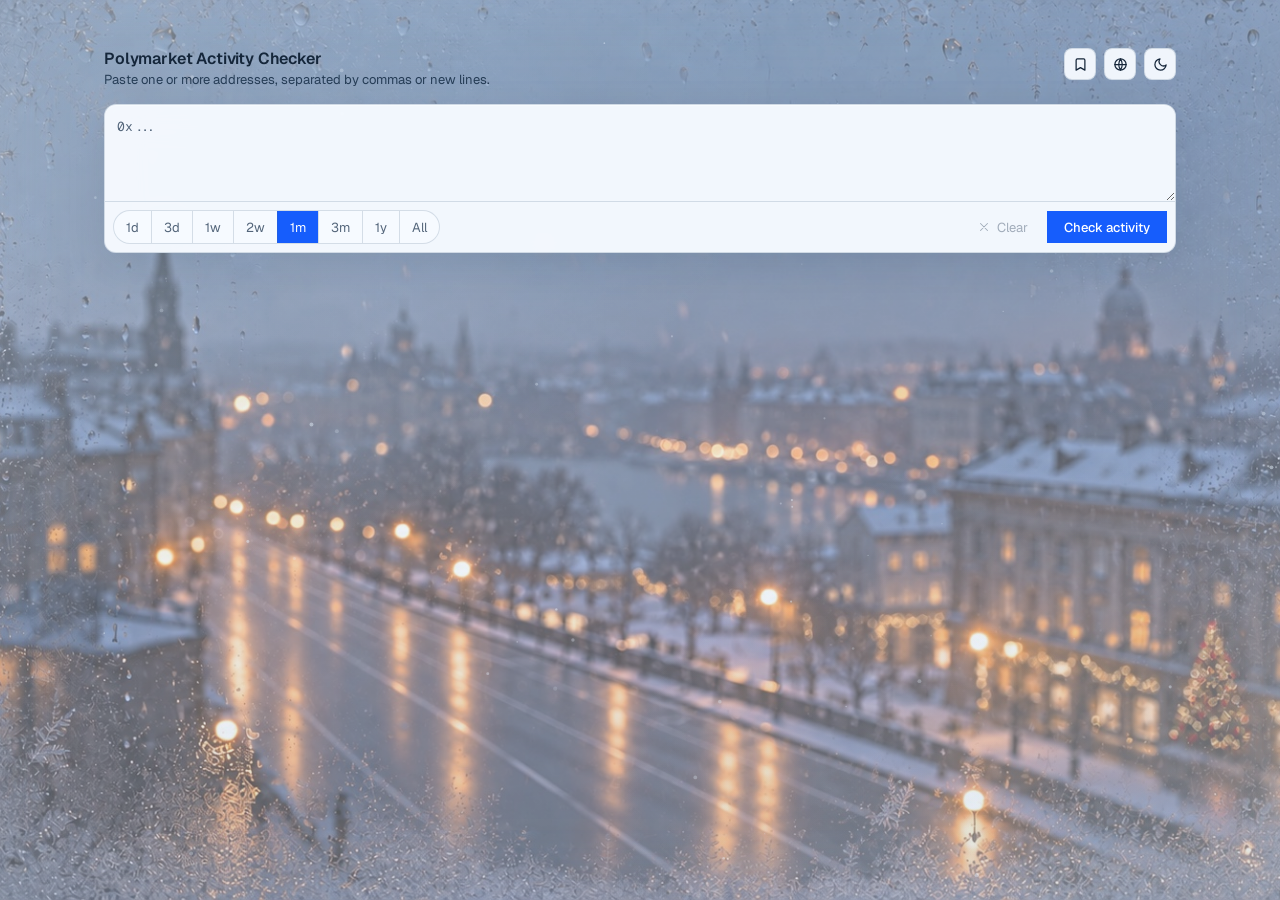
==== commit 0a114af7: "Improve results layout, timezone controls, and search shortcuts" ====
--- a/index.html
+++ b/index.html
@@ -75,6 +75,7 @@
 .icon-btn:hover{background:var(--muted);}
 .icon-btn:focus-visible{outline:2px solid var(--primary); outline-offset:2px;}
 .icon-btn svg{width:15px; height:15px;}
+#timezoneBtn:disabled{opacity:.45; cursor:wait; background:var(--card);}
 #saveAddressesBtn.on{color:var(--primary); border-color:var(--primary);}
 #saveAddressesBtn.on svg{fill:currentColor;}
 .bookmark-control{position:relative; display:inline-flex;}
@@ -174,6 +175,11 @@
   font-family:inherit; font-size:13px; padding:0 14px 0 33px; width:220px;
 }
 input[type="search"]:focus-visible{outline:2px solid var(--primary); outline-offset:1px;}
+#searchBox{padding-right:36px;}
+.search-mode-btn{position:absolute; right:5px; top:50%; transform:translateY(-50%); display:inline-flex; align-items:center; justify-content:center; width:24px; height:24px; padding:0; border:0; border-radius:50%; background:transparent; color:var(--muted-foreground); font-family:'Geist Mono',ui-monospace,monospace; font-size:15px; font-weight:500; cursor:pointer;}
+.search-mode-btn:hover{background:var(--muted); color:var(--foreground);}
+.search-mode-btn[aria-pressed="true"]{background:var(--primary); color:var(--primary-foreground);}
+.search-mode-btn:focus-visible{outline:2px solid var(--primary); outline-offset:2px;}
 
 /* table */
 /* results area: table on the left, collapsible filter sidebar on the right.
@@ -188,14 +194,11 @@
 .side-panel{width:0; overflow:clip; border:1px solid var(--border); border-right:none; background:var(--card); transition:width .15s ease;}
 .side-bar.open .side-panel{width:220px;}
 .sp-inner{position:sticky; top:8px; width:220px; box-sizing:border-box; padding:14px; display:flex; flex-direction:column; gap:8px;}
-.sp-inner[hidden]{display:none;}
+/* Reserve the sidebar's full height when collapsed, without exposing its controls. */
+.sp-inner[hidden]{display:flex; visibility:hidden; pointer-events:none;}
 .sp-inner{max-height:calc(100vh - 16px); overflow-y:auto; overscroll-behavior:contain;}
 .sp-title{font-size:11px; font-weight:600; letter-spacing:.08em; text-transform:uppercase; color:var(--muted-foreground);}
 .sp-reset{margin-top:8px; align-self:flex-start; font-size:12px; height:28px; padding:0 10px; border-radius:999px;}
-/* time-zone picker lives in the same panel, under its own heading */
-.sp-tz-title{margin-top:14px; padding-top:12px; border-top:1px solid var(--border);}
-.sp-tz{display:flex;}
-.sp-tz .seg-btn{flex:1; height:28px; font-size:12px; padding:0;}
 .side-tabs{border:1px solid var(--border); background:var(--card); flex:0 0 auto;}
 .side-tab{
   position:sticky; top:8px; writing-mode:vertical-rl;
@@ -486,7 +489,7 @@
 <link rel="stylesheet" href="assets/winter.css">
 <link rel="preload" as="image" href="assets/winter-window.jpg">
 <script defer src="assets/winter.js"></script>
-<link rel="stylesheet" href="assets/date-range.css">
+<link rel="stylesheet" href="assets/date-range.css?v=2">
 <link rel="stylesheet" href="assets/values-panel.css">
 <link rel="stylesheet" href="assets/grid-values.css">
 </head>
@@ -511,6 +514,9 @@
       </button>
       <span class="bookmark-feedback" id="bookmarkFeedback" role="status" aria-live="polite"></span>
       </span>
+      <button type="button" class="icon-btn" id="timezoneBtn" title="Time zone: GMT+8. Switch to ET" aria-label="Time zone: GMT+8. Switch to ET">
+        <svg viewBox="0 0 24 24" fill="none" stroke="currentColor" stroke-width="2" stroke-linecap="round" stroke-linejoin="round" aria-hidden="true"><circle cx="12" cy="12" r="9"/><path d="M3 12h18M12 3a17 17 0 0 1 0 18 17 17 0 0 1 0-18z"/></svg>
+      </button>
       <button type="button" class="icon-btn" id="themeBtn" title="Toggle theme" aria-label="Toggle theme">
         <svg id="iconMoon" viewBox="0 0 24 24" fill="none" stroke="currentColor" stroke-width="2" stroke-linecap="round" stroke-linejoin="round"><path d="M21 12.79A9 9 0 1 1 11.21 3 7 7 0 0 0 21 12.79z"/></svg>
         <svg id="iconSun" viewBox="0 0 24 24" fill="none" stroke="currentColor" stroke-width="2" stroke-linecap="round" stroke-linejoin="round" style="display:none"><circle cx="12" cy="12" r="4"/><path d="M12 2v2M12 20v2M4.93 4.93l1.41 1.41M17.66 17.66l1.41 1.41M2 12h2M20 12h2M6.34 17.66l-1.41 1.41M19.07 4.93l-1.41 1.41"/></svg>
@@ -636,6 +642,7 @@
           <span class="search-wrap">
             <svg class="search-ico" viewBox="0 0 24 24" fill="none" stroke="currentColor" stroke-width="2" stroke-linecap="round" aria-hidden="true"><circle cx="11" cy="11" r="7"/><path d="m20 20-3.5-3.5"/></svg>
             <input type="search" id="searchBox" placeholder="Filter markets…" aria-label="Filter results">
+            <button type="button" id="searchModeBtn" class="search-mode-btn" aria-label="Search transaction IDs only" aria-pressed="false" title="Search transaction IDs only">#</button>
           </span>
         </span>
         <span class="refresh-status">
@@ -699,11 +706,6 @@
           <button type="button" class="btn btn-ghost sp-reset" id="colsReset" title="Restore this view's default column order and visibility">Reset columns</button>
           <div id="activityValues"></div>
           <div id="positionValues" hidden></div>
-          <div class="sp-title sp-tz-title">Time zone</div>
-          <div class="seg sp-tz" id="tzSeg" role="group" aria-label="Time zone" title="Time zone for the Time column and the date filter">
-            <button type="button" class="seg-btn" data-tz="ET" title="US Eastern time">ET</button>
-            <button type="button" class="seg-btn" data-tz="GMT+8" title="Singapore / Malaysia time">GMT+8</button>
-          </div>
         </div>
       </div>
       <div class="side-tabs">
@@ -719,7 +721,7 @@
 
 <div id="tooltip" role="tooltip"></div>
 
-<script src="assets/date-range.js"></script>
+<script src="assets/date-range.js?v=2"></script>
 <script src="assets/values-math.js"></script>
 <script src="assets/values-data.js"></script>
 <script src="assets/values-groups.js"></script>
@@ -747,6 +749,7 @@
   // ---------- state ----------
   let allRecords = [];
   let filteredRecords = [];
+  let searchByTx = false;
   let renderedCount = 0;
   let pagesFetched = 0;
   let fetching = false;
@@ -1585,6 +1588,16 @@
     return t == null || isNaN(t) ? null : Math.floor(t/1000);
   }
 
+  function transactionMatches(record, query){
+    return typeof record.transactionHash === "string" && record.transactionHash.toLowerCase().includes(query);
+  }
+  function updateSearchMode(){
+    const button = $("searchModeBtn"), input = $("searchBox");
+    button.setAttribute("aria-pressed", String(searchByTx));
+    button.title = searchByTx ? "Search markets" : "Search transaction IDs only";
+    input.placeholder = searchByTx ? "Filter TxIDs…" : "Filter markets…";
+    input.setAttribute("aria-label", searchByTx ? "Filter transaction IDs" : "Filter results");
+  }
   function applySearch(){
     const q = $("searchBox").value.trim().toLowerCase();
     const from = dateBound("dateFrom", false), to = dateBound("dateTo", true);
@@ -1607,6 +1620,7 @@
       if(from != null && ts < from) return false;
       if(to != null && ts > to) return false;
       if(!q) return true;
+      if(searchByTx) return transactionMatches(r, q);
       return (r.title||"").toLowerCase().includes(q) ||
              (r.slug||"").toLowerCase().includes(q) ||
              (r.outcome||"").toLowerCase().includes(q) ||
@@ -2258,10 +2272,13 @@
   // basePositions is the set BEFORE status filtering — the chip counts read it.
   function searchPositions(){
     const q = $("searchBox").value.trim().toLowerCase();
-    return positionViewRows().filter(p => !q
-      || (p.title||"").toLowerCase().includes(q)
-      || (p.outcome||"").toLowerCase().includes(q)
-      || (p.slug||"").toLowerCase().includes(q));
+    return positionViewRows().filter(p => {
+      if(!q) return true;
+      if(searchByTx) return (positionGroupFor(p)?.records || []).some(r => transactionMatches(r, q));
+      return (p.title||"").toLowerCase().includes(q)
+        || (p.outcome||"").toLowerCase().includes(q)
+        || (p.slug||"").toLowerCase().includes(q);
+    });
   }
   function basePositions(){
     let rows = searchPositions();
@@ -2352,7 +2369,7 @@
     const q = $("searchBox").value.trim();
     // progressive feed chunks re-dispatch here constantly — skip identical re-renders
     const key = [posRunSeq, posLoading, posLoaded, posError, allPositions.length, allRecords.length,
-      lastParams.start, lastParams.end, $("dateFrom").value, $("dateTo").value, q.toLowerCase(),
+      lastParams.start, lastParams.end, $("dateFrom").value, $("dateTo").value, q.toLowerCase(), searchByTx,
       [...catFilter].sort().join(","), [...posStatusFilter].sort().join(",")].join("|");
     if(key === posRenderKey) return;
     posRenderKey = key;
@@ -3284,6 +3301,14 @@
   }
 
   let searchTimer;
+  $("searchModeBtn").addEventListener("click", ()=>{
+    clearTimeout(searchTimer);
+    searchByTx = !searchByTx;
+    updateSearchMode();
+    posRenderKey = null;
+    refreshResults();
+    renderPositions();
+  });
   $("searchBox").addEventListener("input", ()=>{
     clearTimeout(searchTimer);
     searchTimer = setTimeout(()=>{ refreshResults(); renderPositions(); }, 200);
@@ -3331,22 +3356,28 @@
   function applyTz(){
     updateDigitalClock();
     window.DateRangePicker?.setTimezone(tzSel);
-    document.querySelectorAll("#tzSeg .seg-btn").forEach(b => b.classList.toggle("on", b.dataset.tz === tzSel));
+    const timezoneButton = $("timezoneBtn");
+    const timezoneLabel = "Time zone: " + tzSel + ". Switch to " + (tzSel === "GMT+8" ? "ET" : "GMT+8");
+    timezoneButton.title = timezoneLabel;
+    timezoneButton.setAttribute("aria-label", timezoneLabel);
     $("thTime").innerHTML = "Time (" + esc(tzSel) + ') <span id="sortArrow">' + (sortDir === "desc" ? "▼" : "▲") + "</span>";
     actCols.colNames[0] = "Time (" + tzSel + ")";
     $("marketTimeLabel").textContent = "Market time (" + tzSel + ")";
     posCols.colNames[11] = "Market time (" + tzSel + ")";
     buildColsList();
   }
-  document.querySelectorAll("#tzSeg .seg-btn").forEach(b => b.addEventListener("click", ()=>{
-    if(b.dataset.tz === tzSel) return;
-    tzSel = b.dataset.tz;
+  $("timezoneBtn").addEventListener("click", ()=>{
+    const button = $("timezoneBtn");
+    if(button.disabled) return;
+    button.disabled = true;
+    setTimeout(() => { button.disabled = false; }, 1000);
+    tzSel = tzSel === "GMT+8" ? "ET" : "GMT+8";
     try{ localStorage.setItem(TZ_KEY, tzSel); }catch(e){}
     applyTz();
     refreshResults();
     posRenderKey = null;
     renderPositions();
-  }));
+  });
   $("rowsSel").addEventListener("change", ()=>{
     pageSize = Number($("rowsSel").value) || 100;
     if(allRecords.length && $("tabTable").classList.contains("on")) renderTableChunk(true);
@@ -3967,6 +3998,8 @@
     $("dateFrom").value = ""; $("dateTo").value = "";
     window.DateRangePicker?.sync();
     $("searchBox").value = "";
+    searchByTx = false;
+    updateSearchMode();
     if(!opts || !opts.keepRows){ $("rowsSel").value = "100"; pageSize = 100; }
     marketFilter = null; renderChips();
     catFilter = new Set();
--- a/assets/date-range.css
+++ b/assets/date-range.css
@@ -66,9 +66,9 @@
 .dr-day:focus-visible{z-index:1;}
 .dr-footer{display:flex; align-items:center; gap:8px; margin-top:10px; padding-top:10px; border-top:1px solid var(--border);}
 .dr-status{flex:1; text-align:center; font-size:10px; color:var(--muted-foreground);}
-.dr-clear,.dr-apply{height:30px; border-radius:8px; padding:0 12px; font-size:12px; font-weight:500;}
-.dr-clear{border:1px solid var(--border); background:transparent; color:var(--muted-foreground);}
-.dr-clear:hover{color:var(--foreground); background:var(--muted);}
+.dr-clear,.dr-today,.dr-apply{height:30px; border-radius:8px; padding:0 10px; font-size:12px; font-weight:500;}
+.dr-clear,.dr-today{border:1px solid var(--border); background:transparent; color:var(--muted-foreground);}
+.dr-clear:hover,.dr-today:hover{color:var(--foreground); background:var(--muted);}
 .dr-apply{border:1px solid var(--primary); background:var(--primary); color:#fff;}
 .dr-apply:hover{filter:brightness(1.1);}
 .dr-apply:disabled{opacity:.35; cursor:default; filter:none;}
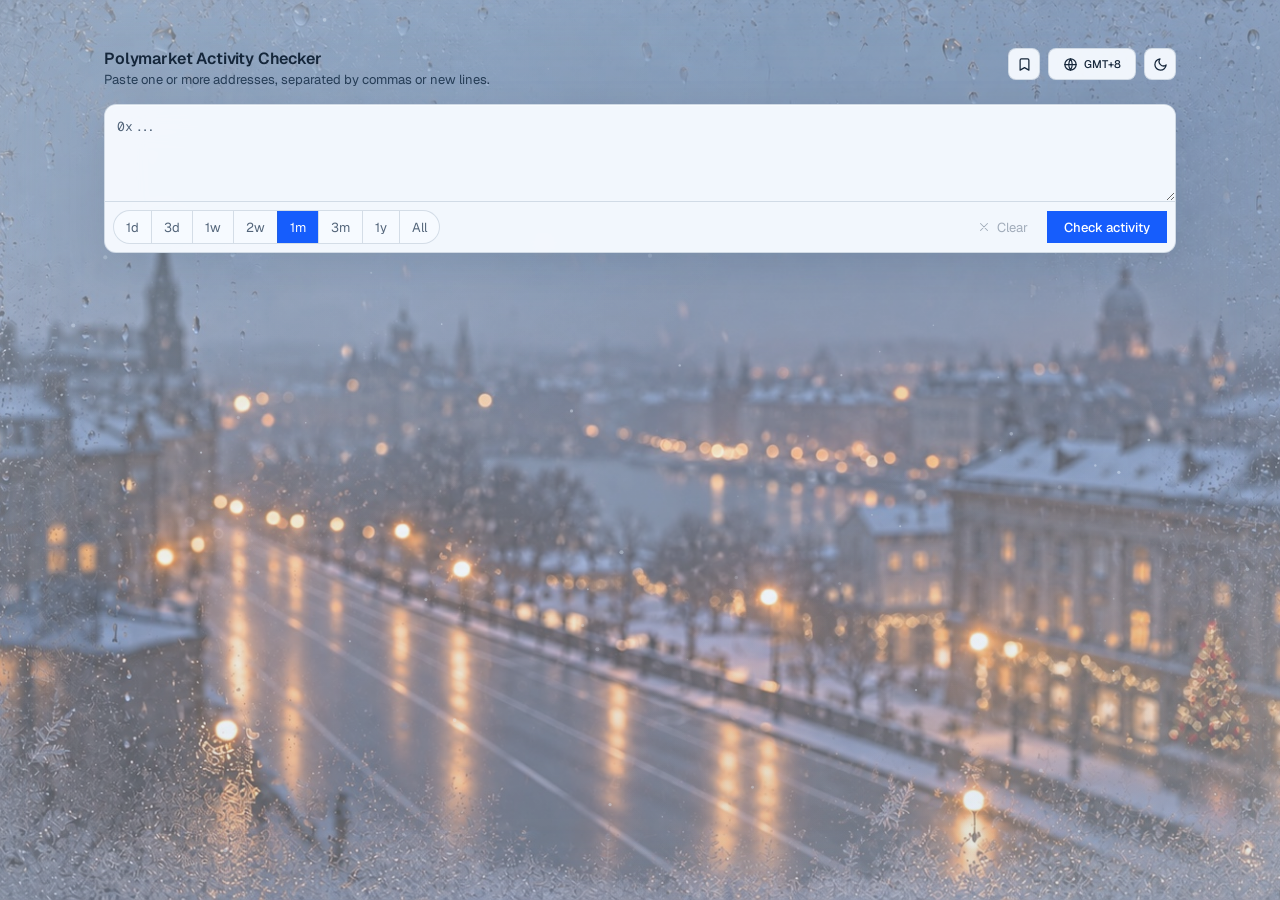
==== commit ae2365cf: "Show current timezone beside the header icon" ====
--- a/index.html
+++ b/index.html
@@ -75,6 +75,7 @@
 .icon-btn:hover{background:var(--muted);}
 .icon-btn:focus-visible{outline:2px solid var(--primary); outline-offset:2px;}
 .icon-btn svg{width:15px; height:15px;}
+#timezoneBtn{width:auto; min-width:88px; gap:6px; padding:0 10px; font-family:inherit; font-size:11px; font-weight:500; white-space:nowrap;}
 #timezoneBtn:disabled{opacity:.45; cursor:wait; background:var(--card);}
 #saveAddressesBtn.on{color:var(--primary); border-color:var(--primary);}
 #saveAddressesBtn.on svg{fill:currentColor;}
@@ -516,6 +517,7 @@
       </span>
       <button type="button" class="icon-btn" id="timezoneBtn" title="Time zone: GMT+8. Switch to ET" aria-label="Time zone: GMT+8. Switch to ET">
         <svg viewBox="0 0 24 24" fill="none" stroke="currentColor" stroke-width="2" stroke-linecap="round" stroke-linejoin="round" aria-hidden="true"><circle cx="12" cy="12" r="9"/><path d="M3 12h18M12 3a17 17 0 0 1 0 18 17 17 0 0 1 0-18z"/></svg>
+        <span id="timezoneButtonLabel" aria-hidden="true">GMT+8</span>
       </button>
       <button type="button" class="icon-btn" id="themeBtn" title="Toggle theme" aria-label="Toggle theme">
         <svg id="iconMoon" viewBox="0 0 24 24" fill="none" stroke="currentColor" stroke-width="2" stroke-linecap="round" stroke-linejoin="round"><path d="M21 12.79A9 9 0 1 1 11.21 3 7 7 0 0 0 21 12.79z"/></svg>
@@ -3360,6 +3362,7 @@
     const timezoneLabel = "Time zone: " + tzSel + ". Switch to " + (tzSel === "GMT+8" ? "ET" : "GMT+8");
     timezoneButton.title = timezoneLabel;
     timezoneButton.setAttribute("aria-label", timezoneLabel);
+    $("timezoneButtonLabel").textContent = tzSel;
     $("thTime").innerHTML = "Time (" + esc(tzSel) + ') <span id="sortArrow">' + (sortDir === "desc" ? "▼" : "▲") + "</span>";
     actCols.colNames[0] = "Time (" + tzSel + ")";
     $("marketTimeLabel").textContent = "Market time (" + tzSel + ")";
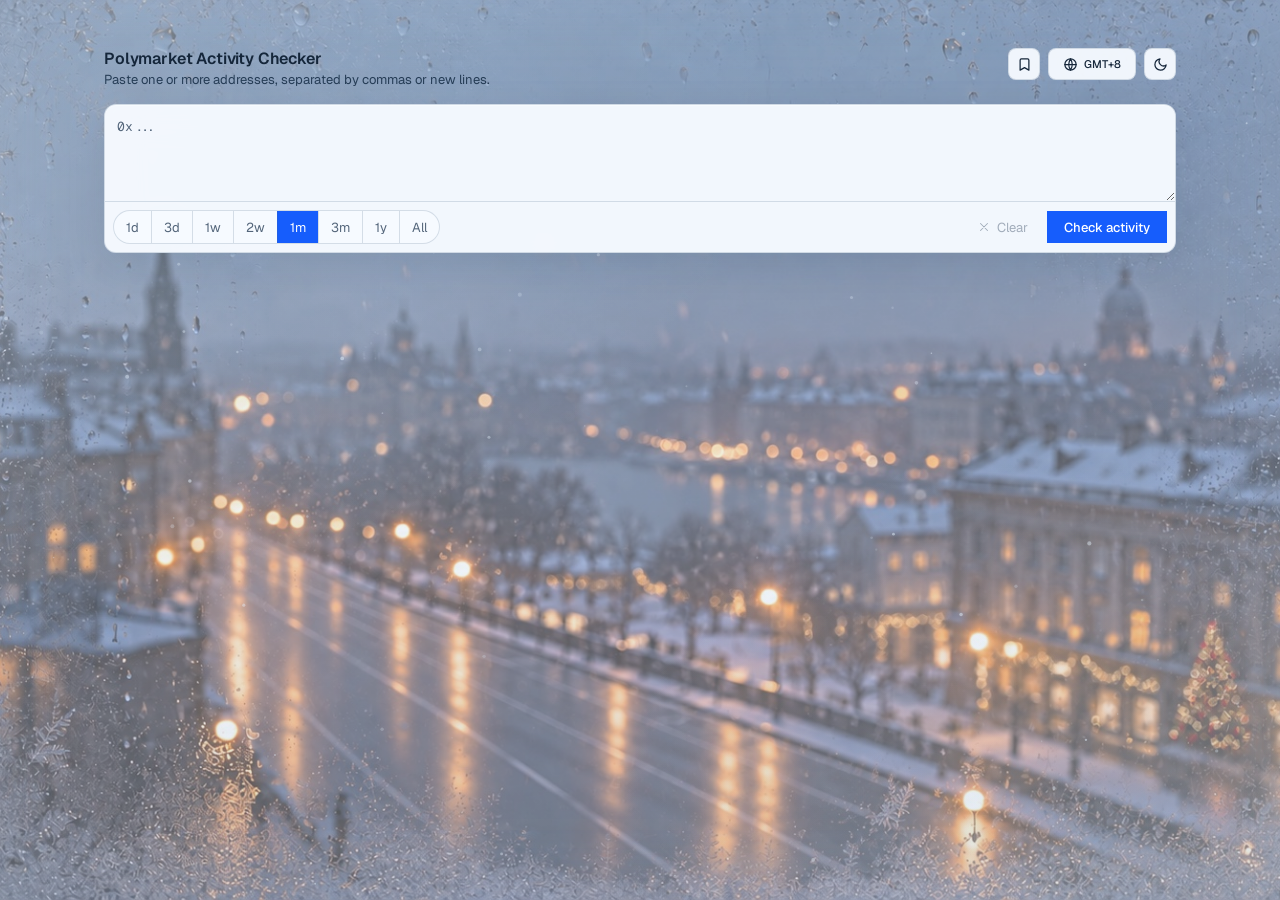
==== commit 9d6cf95e: "Remove timezone toggle cooldown" ====
--- a/index.html
+++ b/index.html
@@ -76,7 +76,6 @@
 .icon-btn:focus-visible{outline:2px solid var(--primary); outline-offset:2px;}
 .icon-btn svg{width:15px; height:15px;}
 #timezoneBtn{width:auto; min-width:88px; gap:6px; padding:0 10px; font-family:inherit; font-size:11px; font-weight:500; white-space:nowrap;}
-#timezoneBtn:disabled{opacity:.45; cursor:wait; background:var(--card);}
 #saveAddressesBtn.on{color:var(--primary); border-color:var(--primary);}
 #saveAddressesBtn.on svg{fill:currentColor;}
 .bookmark-control{position:relative; display:inline-flex;}
@@ -3370,10 +3369,6 @@
     buildColsList();
   }
   $("timezoneBtn").addEventListener("click", ()=>{
-    const button = $("timezoneBtn");
-    if(button.disabled) return;
-    button.disabled = true;
-    setTimeout(() => { button.disabled = false; }, 1000);
     tzSel = tzSel === "GMT+8" ? "ET" : "GMT+8";
     try{ localStorage.setItem(TZ_KEY, tzSel); }catch(e){}
     applyTz();
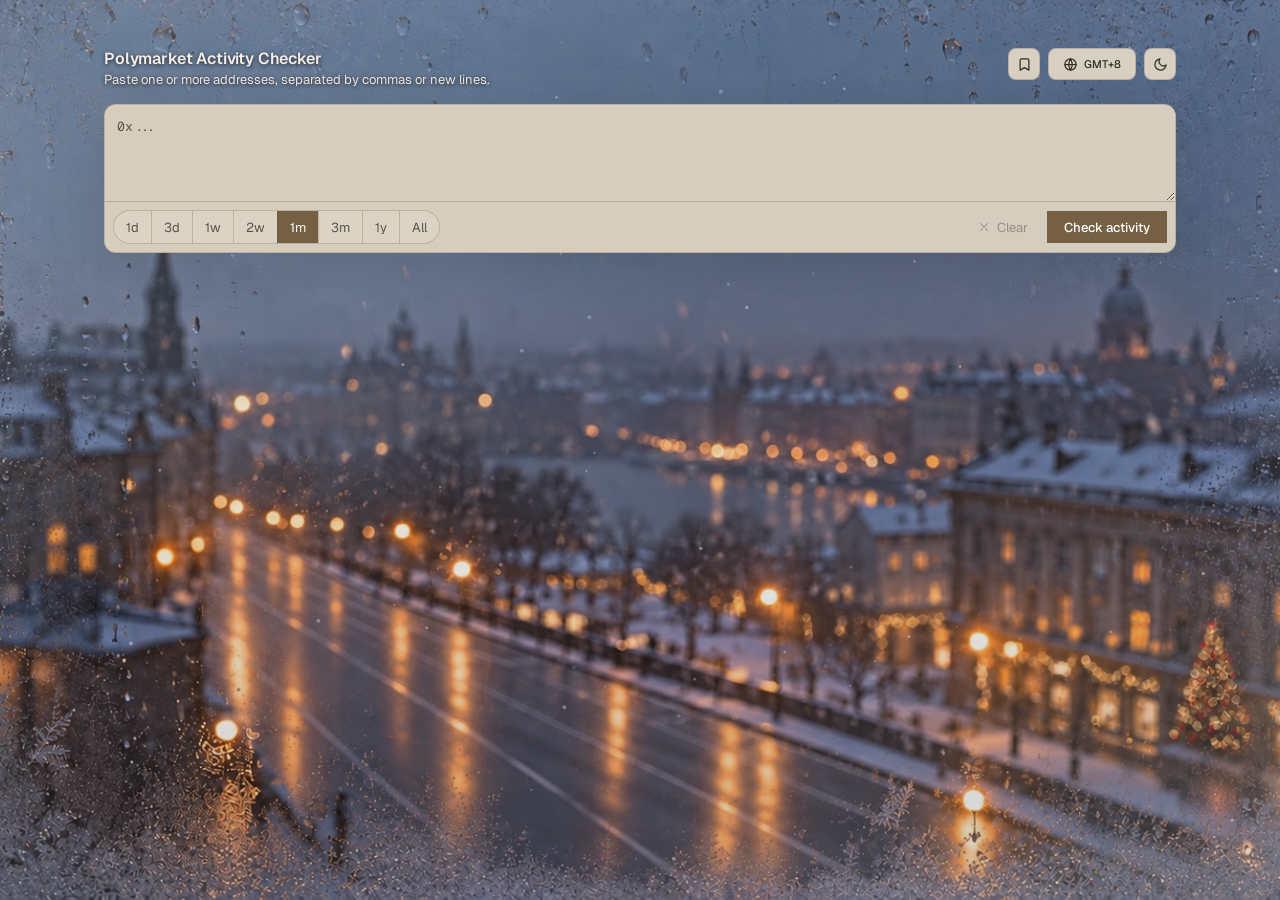
==== commit 77c17360: "Soften daytime colors and stabilize scrollbar styling" ====
--- a/index.html
+++ b/index.html
@@ -40,16 +40,16 @@
 }
 *{box-sizing:border-box; margin:0; padding:0;}
 
-/* slim, theme-aware scrollbars */
-*{scrollbar-width:thin; scrollbar-color:var(--border) transparent;} /* Firefox */
+/* Keep scrollbar colors stable so theme changes do not flash native overlays. */
+*{scrollbar-width:thin; scrollbar-color:rgba(115,122,130,.55) transparent;}
 ::-webkit-scrollbar{width:10px; height:10px;}
 ::-webkit-scrollbar-track{background:transparent;}
 ::-webkit-scrollbar-thumb{
-  background:var(--border); border-radius:999px;
+  background:rgba(115,122,130,.55); border-radius:999px;
   border:3px solid transparent; background-clip:padding-box; /* floating 4px pill */
   min-width:40px; min-height:40px;
 }
-::-webkit-scrollbar-thumb:hover{background:var(--muted-foreground); border:3px solid transparent; background-clip:padding-box;}
+::-webkit-scrollbar-thumb:hover{background:rgba(115,122,130,.8); border:3px solid transparent; background-clip:padding-box;}
 ::-webkit-scrollbar-corner{background:transparent;}
 html,body{height:100%;}
 body{
@@ -486,10 +486,10 @@
 
 @media (max-width:640px){ .stat .value{font-size:15px;} input[type="search"]{width:130px;} }
 </style>
-<link rel="stylesheet" href="assets/winter.css">
+<link rel="stylesheet" href="assets/winter.css?v=3">
 <link rel="preload" as="image" href="assets/winter-window.jpg">
 <script defer src="assets/winter.js"></script>
-<link rel="stylesheet" href="assets/date-range.css?v=2">
+<link rel="stylesheet" href="assets/date-range.css?v=3">
 <link rel="stylesheet" href="assets/values-panel.css">
 <link rel="stylesheet" href="assets/grid-values.css">
 </head>
--- a/assets/winter.css
+++ b/assets/winter.css
@@ -1,18 +1,28 @@
 /* A quiet winter street behind the dashboard's frosted glass. */
 :root{
-  --background:rgba(231,240,250,.7);
-  --foreground:#15263a;
-  --card:rgba(246,250,255,.95);
-  --muted:rgba(219,231,244,.88);
-  --muted-foreground:#53657a;
-  --border:rgba(78,105,137,.2);
-  --input-bg:rgba(245,249,255,.38);
-  --input-focus-bg:rgba(218,232,249,.8);
-  --winter-base:#d4e0eb;
-  --winter-wash:rgba(219,233,245,.36);
-  --winter-shadow:0 12px 40px rgba(13,31,50,.1),inset 0 1px 0 rgba(255,255,255,.5);
+  --background:rgba(196,184,166,.72);
+  --foreground:#332e28;
+  --card:rgba(219,211,197,.97);
+  --muted:rgba(198,186,168,.9);
+  --muted-foreground:#5b5349;
+  --primary:#756044;
+  --border:rgba(91,75,55,.24);
+  --input-bg:rgba(210,199,180,.38);
+  --input-focus-bg:rgba(196,183,161,.55);
+  --destructive:#a13e35; --success:#286347; --redeemable:#365f7b;
+  --badge-buy-bg:#d0ddcc; --badge-buy-fg:#286347;
+  --badge-sell-bg:#e5c9bd; --badge-sell-fg:#a13e35;
+  --badge-neutral-bg:#cfc3af; --badge-neutral-fg:#554d42;
+  --winter-base:#b8ac9a;
+  --winter-wash:rgba(100,80,58,.14);
+  --winter-shadow:0 12px 40px rgba(47,36,23,.14),inset 0 1px 0 rgba(239,226,205,.28);
 }
 .dark{
+  --primary:#165dfc;
+  --destructive:#ff6568; --success:#34d399; --redeemable:#93c5fd;
+  --badge-buy-bg:rgba(13,148,85,.16); --badge-buy-fg:#34d399;
+  --badge-sell-bg:rgba(223,34,37,.16); --badge-sell-fg:#ff6568;
+  --badge-neutral-bg:#1f2023; --badge-neutral-fg:#a1a1aa;
   --background:rgba(10,20,32,.66);
   --foreground:#f0f5fc;
   --card:rgba(17,29,44,.95);
@@ -32,7 +42,9 @@
 .winter-snow{position:absolute; inset:0; width:100%; height:100%; opacity:.72; filter:blur(.35px);}
 .winter-frost{position:absolute; inset:0; background:radial-gradient(ellipse at 0 12%,rgba(222,237,249,.22),transparent 43%),radial-gradient(ellipse at 100% 90%,rgba(215,233,248,.18),transparent 37%),var(--winter-wash); box-shadow:inset 0 0 95px rgba(215,231,246,.12);}
 .page{isolation:isolate;}
-.header .sub{color:#263d56;}
+.header .sub{color:var(--muted-foreground);}
+:root:not(.dark) .header{color:#f4eee4; text-shadow:0 1px 4px rgba(15,20,27,.8);}
+:root:not(.dark) .header .sub{color:#eee5d8;}
 .dark .header .sub{color:#d0dced; text-shadow:0 1px 4px rgba(3,12,23,.25);}
 .card,.summary,.results-bar,.side-panel,.side-tabs{
   -webkit-backdrop-filter:blur(18px) saturate(115%);
@@ -50,3 +62,11 @@
   .winter-street{background-position:53% center;}
   .card,.summary,.results-bar,.side-panel,.side-tabs{-webkit-backdrop-filter:blur(12px); backdrop-filter:blur(12px);}
 }
+
+/* Let large surfaces settle gently instead of jumping to a bright new theme. */
+.card,.summary,.results-bar,.table-wrap,.side-tabs{
+  transition:background-color .22s ease,border-color .22s ease,color .22s ease;
+}
+@media(prefers-reduced-motion:reduce){
+  body,.card,.summary,.results-bar,.table-wrap,.side-tabs{transition:none;}
+}
--- a/assets/date-range.css
+++ b/assets/date-range.css
@@ -15,7 +15,7 @@
 .dr-dialog{
   position:fixed; z-index:1000; width:312px; max-width:calc(100vw - 24px); max-height:calc(100dvh - 24px);
   padding:12px; overflow-y:auto; border:1px solid var(--border); border-radius:14px;
-  background:rgba(247,250,255,.97); color:var(--foreground); box-shadow:0 18px 60px rgba(0,0,0,.22),0 2px 8px rgba(0,0,0,.08);
+  background:var(--card); color:var(--foreground); box-shadow:0 18px 60px rgba(0,0,0,.22),0 2px 8px rgba(0,0,0,.08);
   -webkit-backdrop-filter:blur(24px); backdrop-filter:blur(24px);
   font-family:'Geist',ui-sans-serif,system-ui,sans-serif; animation:dateRangeOpen .15s ease-out;
 }
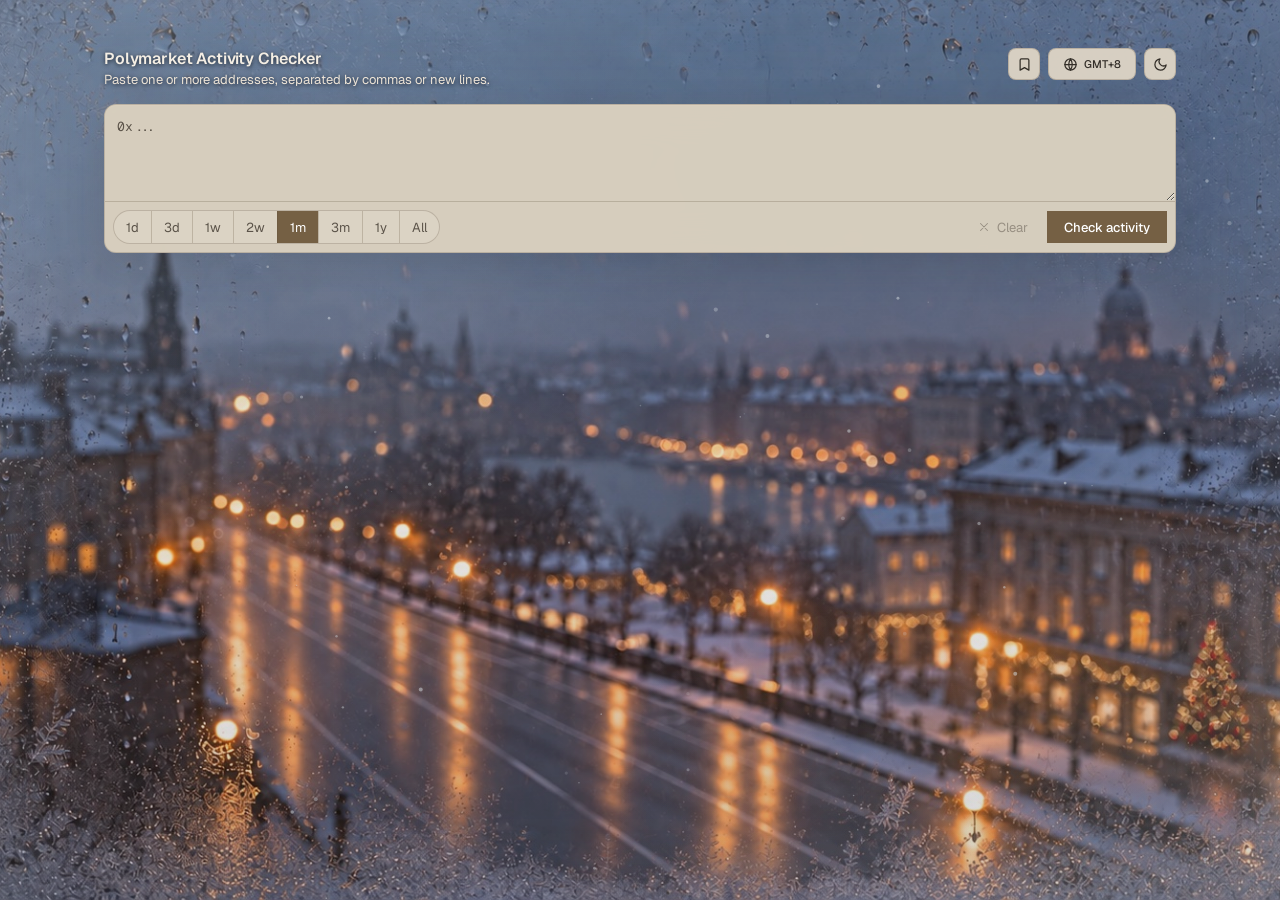
==== commit f79a58a5: "Separate Values sidebar and strengthen daytime indicators" ====
--- a/index.html
+++ b/index.html
@@ -193,15 +193,17 @@
 .side-bar{display:flex; align-items:stretch; flex:0 0 auto;}
 .side-panel{width:0; overflow:clip; border:1px solid var(--border); border-right:none; background:var(--card); transition:width .15s ease;}
 .side-bar.open .side-panel{width:220px;}
-.sp-inner{position:sticky; top:8px; width:220px; box-sizing:border-box; padding:14px; display:flex; flex-direction:column; gap:8px;}
-/* Reserve the sidebar's full height when collapsed, without exposing its controls. */
+.sidebar-stack{position:sticky; top:8px; width:220px; display:grid; grid-template-columns:220px; align-items:start;}
+.sp-inner{grid-area:1 / 1; width:220px; box-sizing:border-box; padding:14px; display:flex; flex-direction:column; gap:8px;}
+/* Both panes keep their layout space, so Columns sets the minimum card height. */
 .sp-inner[hidden]{display:flex; visibility:hidden; pointer-events:none;}
 .sp-inner{max-height:calc(100vh - 16px); overflow-y:auto; overscroll-behavior:contain;}
 .sp-title{font-size:11px; font-weight:600; letter-spacing:.08em; text-transform:uppercase; color:var(--muted-foreground);}
 .sp-reset{margin-top:8px; align-self:flex-start; font-size:12px; height:28px; padding:0 10px; border-radius:999px;}
 .side-tabs{border:1px solid var(--border); background:var(--card); flex:0 0 auto;}
+.side-tab-stack{position:sticky; top:8px; display:flex; flex-direction:column;}
 .side-tab{
-  position:sticky; top:8px; writing-mode:vertical-rl;
+  writing-mode:vertical-rl;
   display:flex; align-items:center; gap:7px;
   border:none; background:transparent; color:var(--muted-foreground);
   font-family:inherit; font-size:12px; letter-spacing:.04em;
@@ -209,7 +211,8 @@
 }
 .side-tab:hover{color:var(--foreground);}
 .side-tab:focus-visible{outline:2px solid var(--primary); outline-offset:-3px;}
-.side-bar.open .side-tab{color:var(--primary); box-shadow:inset -2px 0 0 var(--primary);}
+.side-tab[aria-expanded="true"]{color:var(--primary); box-shadow:inset -2px 0 0 var(--primary);}
+.side-tab.is-drop-target{color:var(--primary); background:var(--muted);}
 .side-tab .dot{display:none; width:6px; height:6px; border-radius:50%; background:var(--primary);}
 .side-tab.has-hidden .dot{display:block;}
 
@@ -486,12 +489,12 @@
 
 @media (max-width:640px){ .stat .value{font-size:15px;} input[type="search"]{width:130px;} }
 </style>
-<link rel="stylesheet" href="assets/winter.css?v=3">
+<link rel="stylesheet" href="assets/winter.css?v=5">
 <link rel="preload" as="image" href="assets/winter-window.jpg">
 <script defer src="assets/winter.js"></script>
 <link rel="stylesheet" href="assets/date-range.css?v=3">
-<link rel="stylesheet" href="assets/values-panel.css">
-<link rel="stylesheet" href="assets/grid-values.css">
+<link rel="stylesheet" href="assets/values-panel.css?v=5">
+<link rel="stylesheet" href="assets/grid-values.css?v=5">
 </head>
 <body>
 <div class="winter-scene" aria-hidden="true">
@@ -701,16 +704,23 @@
 
     <div class="side-bar" id="sideBar">
       <div class="side-panel">
-        <div class="sp-inner" id="columnsPanel" role="region" aria-labelledby="sideTab" hidden>
+        <div class="sidebar-stack">
+        <div class="sp-inner" id="columnsPanel" role="region" aria-labelledby="sideTab" hidden inert>
           <div class="sp-title">Columns</div>
           <div id="colsList" class="cols-list"></div>
           <button type="button" class="btn btn-ghost sp-reset" id="colsReset" title="Restore this view's default column order and visibility">Reset columns</button>
+        </div>
+        <div class="sp-inner" id="valuesPanel" role="region" aria-labelledby="valuesTab" hidden inert>
           <div id="activityValues"></div>
           <div id="positionValues" hidden></div>
         </div>
+        </div>
       </div>
       <div class="side-tabs">
-        <button type="button" class="side-tab" id="sideTab" aria-expanded="false" aria-controls="columnsPanel" title="Columns, row groups and values">Columns<span class="dot"></span></button>
+        <div class="side-tab-stack">
+          <button type="button" class="side-tab" id="sideTab" aria-expanded="false" aria-controls="columnsPanel" title="Show or hide columns">Columns<span class="dot"></span></button>
+          <button type="button" class="side-tab" id="valuesTab" aria-expanded="false" aria-controls="valuesPanel" title="Show or hide values">Values</button>
+        </div>
       </div>
     </div>
     </div><!-- /.table-area -->
@@ -725,8 +735,7 @@
 <script src="assets/date-range.js?v=2"></script>
 <script src="assets/values-math.js"></script>
 <script src="assets/values-data.js"></script>
-<script src="assets/values-groups.js"></script>
-<script src="assets/values-panel.js"></script>
+<script src="assets/values-panel.js?v=5"></script>
 <script>
 (function(){
   "use strict";
@@ -755,10 +764,6 @@
   let pagesFetched = 0;
   let fetching = false;
   let valuePanels = null;
-  const gridState = {
-    activity: {signature:null, collapsed:new Set()},
-    positions: {signature:null, collapsed:new Set()}
-  };
   let sortDir = "desc";   // Time column sort direction
   let marketFilter = null; // {conditionId, eventSlug, slug, title} set by clicking a row's type badge
   // category filter chips: multi-select inclusion filter; empty set = show everything.
@@ -1911,12 +1916,7 @@
     const start = renderedCount;
     const next = filteredRecords.slice(start, start+pageSize);
     renderedCount += next.length;
-    if(valuePanels?.activity.getGroups().length){
-      body.innerHTML = filteredRecords.slice(0, renderedCount).map((r,i)=>rowHtml(r, i)).join("");
-    }else{
-      body.insertAdjacentHTML("beforeend", next.map((r,i)=>rowHtml(r, start+i)).join(""));
-    }
-    gridState.activity.signature = null;
+    body.insertAdjacentHTML("beforeend", next.map((r,i)=>rowHtml(r, start+i)).join(""));
     loadFeesFor(next); // async; fills "…" fee cells once schedules arrive
     $("loadMoreRow").classList.toggle("active", renderedCount < filteredRecords.length);
     $("loadMoreBtn").textContent = "Show more (" + (filteredRecords.length-renderedCount).toLocaleString() + " remaining)";
@@ -1974,20 +1974,37 @@
   }
   window.addEventListener("resize", ()=>{ if($("tableWrap").classList.contains("active")) updateGrabAffordance(); });
 
-  // ---------- collapsible columns sidebar ----------
+  // ---------- shared Columns / Values sidebar ----------
   const SIDEBAR_KEY = "pmac_cols_open";
-  function setSidebar(open){
+  const SIDEBAR_SECTION_KEY = "pmac_sidebar_section";
+  let sidebarSection = "columns";
+  function setSidebar(open, section = sidebarSection){
+    sidebarSection = section === "values" ? "values" : "columns";
     $("sideBar").classList.toggle("open", open);
-    $("sideTab").setAttribute("aria-expanded", String(open));
-    $("columnsPanel").hidden = !open;
-    try{ localStorage.setItem(SIDEBAR_KEY, open ? "1" : ""); }catch(e){}
-  }
-  $("sideTab").addEventListener("click", event => {
-    const open = !$("sideBar").classList.contains("open");
-    setSidebar(open);
-    if(open && event.detail === 0) $("colsList").querySelector("input")?.focus();
-  });
-  try{ if(localStorage.getItem(SIDEBAR_KEY) === "1") setSidebar(true); }catch(e){}
+    for(const [tab, panel, name] of [["sideTab","columnsPanel","columns"], ["valuesTab","valuesPanel","values"]]){
+      const selected = open && sidebarSection === name;
+      $(tab).setAttribute("aria-expanded", String(selected));
+      $(panel).hidden = !selected;
+      $(panel).inert = !selected;
+    }
+    try{
+      localStorage.setItem(SIDEBAR_KEY, open ? "1" : "");
+      localStorage.setItem(SIDEBAR_SECTION_KEY, sidebarSection);
+    }catch(e){}
+  }
+  for(const [id, section] of [["sideTab","columns"], ["valuesTab","values"]]){
+    $(id).addEventListener("click", event => {
+      const open = !$("sideBar").classList.contains("open") || sidebarSection !== section;
+      setSidebar(open, section);
+      if(open && event.detail === 0){
+        const target = section === "columns" ? $("colsList")
+          : $($("tabPositions").classList.contains("on") ? "positionValues" : "activityValues");
+        target.querySelector("input,select,button")?.focus();
+      }
+    });
+  }
+  try{ setSidebar(localStorage.getItem(SIDEBAR_KEY) === "1", localStorage.getItem(SIDEBAR_SECTION_KEY)); }
+  catch(e){ setSidebar(false); }
   // scrolling any other way (scrollbar, shift+wheel, trackpad) hides the pill for
   // now but lets it reappear on a later search, since they may not have seen it
   $("tableWrap").addEventListener("scroll", ()=>dismissDragHint(false), {passive:true});
@@ -2397,7 +2414,6 @@
     posRendered = rows.slice(0, POS_VIEW_CAP); // tooltip lookups index this
     hideTooltip(); // rows are being replaced under any open tooltip
     $("posBody").innerHTML = posRendered.map((p, i) => posRowHtml(p, i)).join("");
-    gridState.positions.signature = null;
     // re-open detail rows the user had expanded before this re-render
     if(expandedPos.size)
       [...$("posBody").children].forEach(tr => {
@@ -3489,7 +3505,7 @@
     const cfg = activeColsCfg();
     $("colsList").innerHTML = cfg.order.map((i, pos) =>
       '<label class="cols-item'+(cfg.hidden.has(i) ? ' off' : '')+'" draggable="true" data-pos="'+pos+'" data-col-index="'+i+'">'
-      + '<span class="drag-dots" draggable="true" title="Drag to reorder or add to row groups and values">⠿</span>'
+      + '<span class="drag-dots" draggable="true" title="Drag to reorder or add to Values">⠿</span>'
       + '<span class="cols-label">'+esc(cfg.colNames[i])+'</span>'
       + '<input class="cols-check" type="checkbox" aria-label="Show '+esc(cfg.colNames[i])+'" data-col="'+i+'"'+(cfg.hidden.has(i) ? "" : " checked")+'></label>'
     ).join("");
@@ -3509,6 +3525,7 @@
   });
   // drag one row of the list onto another to reorder (top/bottom half = above/below)
   let dragPos = null;
+  let draggedValueColumn = null;
   const colsListEl = $("colsList");
   // the ⠿ handle lives inside the <label>: block label activation so a plain
   // click on the handle doesn't toggle the checkbox
@@ -3524,12 +3541,33 @@
     try{ e.dataTransfer.setData("text/plain", String(dragPos)); }catch(_){}
     const index = Number(it.dataset.colIndex);
     const column = {id:String(index), label:activeColsCfg().colNames[index], valueField:valueFieldForColumn(activeColsCfg(), index)};
+    draggedValueColumn = column;
     e.dataTransfer.setData("application/x-pmac-column", JSON.stringify(column));
     activeValuesPanel()?.setDragColumn(column);
   });
   document.addEventListener("dragend", () => {
-    clearDropMarks(); dragPos = null;
+    clearDropMarks(); dragPos = null; draggedValueColumn = null;
+    $("valuesTab").classList.remove("is-drop-target");
     if(valuePanels) Object.values(valuePanels).forEach(panel => panel.setDragColumn(null));
+  });
+  // Drop directly on the Values tab so the Columns drag source remains visible
+  // for the full native drag; the pane switches only once the drop completes.
+  $("valuesTab").addEventListener("dragover", event => {
+    if(!draggedValueColumn?.valueField) return;
+    event.preventDefault();
+    event.dataTransfer.dropEffect = "copy";
+    $("valuesTab").classList.add("is-drop-target");
+  });
+  $("valuesTab").addEventListener("dragleave", () => $("valuesTab").classList.remove("is-drop-target"));
+  $("valuesTab").addEventListener("drop", event => {
+    if(!draggedValueColumn?.valueField) return;
+    event.preventDefault();
+    const field = draggedValueColumn.valueField;
+    clearDropMarks(); dragPos = null; draggedValueColumn = null;
+    $("valuesTab").classList.remove("is-drop-target");
+    setSidebar(true, "values");
+    activeValuesPanel()?.setDragColumn(null);
+    activeValuesPanel()?.addField(field);
   });
   colsListEl.addEventListener("dragover", e => {
     const it = e.target.closest(".cols-item"); if(!it || dragPos === null) return;
@@ -3555,7 +3593,7 @@
   cfgApplyOrder(posCols);
   applyTz(); // restore the saved time zone's labels + toggle state
 
-  // ---------- grouping and values (all matching rows, before display limits) ----------
+  // ---------- values (all matching rows, before display limits) ----------
   function valueFieldForColumn(cfg, index){
     return (cfg === posCols
       ? {3:"size",4:"avgPrice",5:"curPrice",6:"initialValue",7:"value",8:"cashPnl",10:"feeEstimate"}
@@ -3563,29 +3601,6 @@
   }
   function activeValuesPanel(){
     return valuePanels?.[$("tabPositions").classList.contains("on") ? "positions" : "activity"];
-  }
-  function gridGroupValue(view, row, field){
-    const index = Number(field), positions = view === "positions";
-    const cfg = positions ? posCols : actCols;
-    const valueField = valueFieldForColumn(cfg, index);
-    if(valueField){
-      const value = valueField === "feeEstimate" ? (positions ? positionFeeEstimate(row) : computeFeeFor(row))
-        : valueField === "value" ? (row.isRedeemed ? row.payout : row.currentValue) : row[valueField];
-      return {key:value == null ? null : Number(value), label:value == null ? "—" : String(value)};
-    }
-    const data = positions
-      ? {0:row.proxyWallet, 1:row.conditionId || row.eventSlug || row.slug || row.title,
-          2:row.outcome, 9:row.endDate, 11:positionMarketTimeText(row)}
-      : {0:row.timestamp, 1:row.proxyWallet, 2:row.type,
-          3:row.conditionId || row.eventSlug || row.slug || row.title,
-          4:row.outcome, 5:row.side, 10:row.transactionHash};
-    let key = data[index];
-    if(key === "" || key === "—") key = null;
-    let label = key == null ? "—" : String(key);
-    if(index === (positions ? 1 : 3)) label = row.title || label;
-    if(index === (positions ? 0 : 1) && key) { key = key.toLowerCase(); label = short(key); }
-    if(!positions && index === 0 && key != null) label = fmtTime(key);
-    return {key, label};
   }
   function gridAggregateCell(view, rows, field, op, samples){
     const result = ValuesMath.aggregate(rows.map(row => samples.get(row)?.[field]), op);
@@ -3608,25 +3623,21 @@
     return {html:'<span class="grid-op">'+esc(op)+'</span><span class="grid-number'+tone+'">'+esc(text)+'</span>'
       + (notes.length ? '<span class="grid-partial" aria-label="'+esc(notes.join(" · "))+'">'+(loading || result.pending ? "…" : "*")+'</span>' : ""), title};
   }
-  function gridSummaryRow(view, rows, samples, node, depth=0){
+  function gridSummaryRow(view, rows, samples){
     const cfg = view === "positions" ? posCols : actCols;
     const config = valuePanels[view].getConfig();
     const ops = new Map(config.map(item => [item.field, item.op]));
     const visible = cfg.order.filter(index => !cfg.hidden.has(index));
     const labelColumn = visible.find(index => !ops.has(valueFieldForColumn(cfg, index))) ?? visible[0];
-    const collapsed = node && gridState[view].collapsed.has(node.key);
-    const label = node ? cfg.colNames[Number(node.field)] + ": " + node.label : "Total";
     const count = rows.length.toLocaleString();
-    const labelHtml = node
-      ? '<button type="button" class="grid-group-toggle" data-group-key="'+esc(node.key)+'" aria-expanded="'+!collapsed+'" title="'+esc(label)+'" style="--group-depth:'+depth+'"><span aria-hidden="true">'+(collapsed ? "▸" : "▾")+'</span><span class="grid-group-label">'+esc(label)+'</span><span class="grid-group-count">'+count+'</span></button>'
-      : '<span class="grid-total-label" title="All loaded rows matching the current filters">Total <span class="grid-group-count">'+count+'</span></span>';
+    const labelHtml = '<span class="grid-total-label" title="All loaded rows matching the current filters">Total <span class="grid-total-count">'+count+'</span></span>';
     const cells = cfg.order.map(index => {
       const field = valueFieldForColumn(cfg, index), op = ops.get(field);
       const value = op ? gridAggregateCell(view, rows, field, op, samples) : null;
       return '<td'+(value ? ' class="num" data-value-field="'+field+'" title="'+esc(value.title)+'"' : '')+'>'
         + (index === labelColumn ? labelHtml : "") + (value ? value.html : "") + '</td>';
     }).join("");
-    return '<tr class="'+(node ? 'grid-group-row' : 'grid-total-row')+'"'+(node ? ' data-group-key="'+esc(node.key)+'"' : '')+'>'+cells+'</tr>';
+    return '<tr class="grid-total-row">'+cells+'</tr>';
   }
   function refreshValues(){
     if(!valuePanels) return;
@@ -3638,55 +3649,10 @@
     const rows = positions ? visiblePositions() : filteredRecords;
     const data = positions ? ValuesData.positions(rows, valuesHelpers) : ValuesData.activity(rows, valuesHelpers);
     const samples = new Map(rows.map((row, i) => [row, data[i]]));
-    const config = valuePanels[view].getConfig(), groups = valuePanels[view].getGroups();
+    const config = valuePanels[view].getConfig();
     const footer = $(positions ? "positionTotals" : "activityTotals");
     footer.hidden = !config.length;
     footer.innerHTML = config.length ? gridSummaryRow(view, rows, samples) : "";
-    if(!groups.length) return;
-    const tree = ValuesGroups.build(rows, groups, (row, field) => gridGroupValue(view, row, field));
-    const shown = positions ? posRendered : filteredRecords.slice(0, renderedCount);
-    // History-only rows are reconstructed on each read; identify positions by key.
-    const rowIdentity = row => positions ? positionGroupKey(row) : row;
-    const indexes = new Map(shown.map((row, i) => [rowIdentity(row), i]));
-    const nodes = new Map(), entries = [], state = gridState[view];
-    function visit(list, depth){
-      for(const node of list){
-        if(!node.rows.some(row => indexes.has(rowIdentity(row)))) continue;
-        nodes.set(node.key, node);
-        entries.push({node, depth});
-        if(state.collapsed.has(node.key)) continue;
-        if(node.children.length) visit(node.children, depth + 1);
-        else for(const row of node.rows) if(indexes.has(rowIdentity(row))) entries.push({row, index:indexes.get(rowIdentity(row))});
-      }
-    }
-    visit(tree, 0);
-    const cfg = positions ? posCols : actCols;
-    const signature = JSON.stringify([groups, cfg.order, [...cfg.hidden], config, entries.map(entry =>
-      entry.node ? [entry.node.key, entry.node.rows.length, state.collapsed.has(entry.node.key)] : entry.index)]);
-    const body = $(positions ? "posBody" : "tableBody");
-    if(signature !== state.signature){
-      state.signature = signature;
-      body.innerHTML = entries.map(entry => entry.node ? gridSummaryRow(view, entry.node.rows, samples, entry.node, entry.depth)
-        : positions ? posRowHtml(entry.row, entry.index) : rowHtml(entry.row, entry.index)).join("");
-      if(positions && expandedPos.size) [...body.querySelectorAll("tr.pos-row")].forEach(tr => {
-        const position = posRendered[Number(tr.dataset.pi)];
-        if(position && expandedPos.has(posKey(position))) expandPosRow(tr, position);
-      });
-    }else{
-      body.querySelectorAll(".grid-group-row").forEach(tr => {
-        const node = nodes.get(tr.dataset.groupKey);
-        if(!node) return;
-        tr.querySelectorAll("[data-value-field]").forEach(cell => {
-          const field = cell.dataset.valueField, op = config.find(item => item.field === field)?.op;
-          if(!op) return;
-          const value = gridAggregateCell(view, node.rows, field, op, samples);
-          // Keep a focused group toggle intact when every visible column is numeric.
-          cell.querySelectorAll(".grid-op,.grid-number,.grid-partial").forEach(el => el.remove());
-          cell.insertAdjacentHTML("beforeend", value.html);
-          cell.title = value.title;
-        });
-      });
-    }
   }
   const valuesHelpers = {computeFeeFor, feeUnavailable, positionFeeEstimate, positionTradesFor};
   const gridFields = {
@@ -3708,7 +3674,6 @@
       const index = cfg.order.find(index => valueFieldForColumn(cfg, index) === item.field);
       if(index != null) cfg.hidden.delete(index);
     }
-    gridState[view].signature = null;
     clearDropMarks(); dragPos = null;
     Object.values(valuePanels).forEach(panel => panel.setDragColumn(null));
     cfgApplyHidden(cfg); buildColsList();
@@ -3716,26 +3681,15 @@
     else renderTableChunk(true);
   }
   valuePanels = Object.fromEntries(["activity", "positions"].map(view => {
-    const cfg = view === "positions" ? posCols : actCols;
     return [view, ValuesPanel.create({
       container: $(view === "positions" ? "positionValues" : "activityValues"),
-      storageKey: "pmac_"+view+"_grid_values", groupStorageKey: "pmac_"+view+"_row_groups",
-      fields: gridFields[view], groupFields: cfg.colNames.map((label, index) => ({id:String(index),label:label.replace(/\s*\((GMT\+8|ET)\)$/, "")})),
+      storageKey: "pmac_"+view+"_grid_values",
+      fields: gridFields[view],
       defaults: view === "positions" ? [{field:"cashPnl",op:"sum"},{field:"feeEstimate",op:"sum"}]
         : [{field:"usdcSize",op:"sum"},{field:"feeEstimate",op:"sum"}],
       onConfigChange: config => gridConfigChanged(view, config)
     })];
   }));
-  for(const [id, view] of [["tableBody","activity"],["posBody","positions"]]){
-    $(id).addEventListener("click", event => {
-      const button = event.target.closest(".grid-group-toggle");
-      if(!button) return;
-      const key = button.dataset.groupKey, collapsed = gridState[view].collapsed;
-      if(collapsed.has(key)) collapsed.delete(key); else collapsed.add(key);
-      refreshValues();
-      [...$(id).querySelectorAll(".grid-group-toggle")].find(el => el.dataset.groupKey === key)?.focus({preventScroll:true});
-    });
-  }
   refreshValues();
 
   // active-filter chip for badge-click market filters
--- a/assets/winter.css
+++ b/assets/winter.css
@@ -9,9 +9,9 @@
   --border:rgba(91,75,55,.24);
   --input-bg:rgba(210,199,180,.38);
   --input-focus-bg:rgba(196,183,161,.55);
-  --destructive:#a13e35; --success:#286347; --redeemable:#365f7b;
-  --badge-buy-bg:#d0ddcc; --badge-buy-fg:#286347;
-  --badge-sell-bg:#e5c9bd; --badge-sell-fg:#a13e35;
+  --destructive:#912331; --success:#075735; --redeemable:#365f7b;
+  --badge-buy-bg:#167450; --badge-buy-fg:#ffffff;
+  --badge-sell-bg:#b53c40; --badge-sell-fg:#ffffff;
   --badge-neutral-bg:#cfc3af; --badge-neutral-fg:#554d42;
   --winter-base:#b8ac9a;
   --winter-wash:rgba(100,80,58,.14);
@@ -58,6 +58,13 @@
 .side-panel{border-radius:10px 0 0 10px;}
 .icon-btn{border-radius:8px; background:var(--card); -webkit-backdrop-filter:blur(12px); backdrop-filter:blur(12px);}
 #tooltip{background:var(--winter-base); border-radius:8px;}
+/* Financial signals stay distinct against the warm daytime surfaces. */
+:root:not(.dark) .badge:is(.buy,.sell,.won,.lost){border-radius:4px; font-weight:600;}
+:root:not(.dark) td:is(.pos,.neg){font-weight:600;}
+:root:not(.dark) .grid-number.pos{color:var(--success); font-weight:600;}
+:root:not(.dark) .grid-number.neg{color:var(--destructive); font-weight:600;}
+:root:not(.dark) .pnl-pct{opacity:1;}
+:root:not(.dark) #posWrap tr.pos-redeemable>td .badge.buy{color:var(--badge-buy-fg)!important;}
 @media(max-width:640px){
   .winter-street{background-position:53% center;}
   .card,.summary,.results-bar,.side-panel,.side-tabs{-webkit-backdrop-filter:blur(12px); backdrop-filter:blur(12px);}
--- a/assets/values-panel.css
+++ b/assets/values-panel.css
@@ -1,8 +1,6 @@
 .vp-panel{width:100%; min-width:0; color:var(--foreground); font-family:inherit;}
 .vp-panel[hidden]{display:none;}
-.vp-section{margin-top:14px; padding-top:12px; border-top:1px solid var(--border);}
 .vp-heading{display:flex; align-items:center; gap:7px; margin-bottom:10px; color:var(--muted-foreground);}
-.vp-heading>svg{width:13px; height:13px; flex:0 0 13px;}
 .vp-sigma{width:13px; font-size:14px; line-height:18px; font-weight:600; text-align:center;}
 .vp-title{margin:0; font-size:11px; line-height:18px; font-weight:600; letter-spacing:.08em; text-transform:uppercase;}
 .vp-list{display:flex; flex-direction:column; gap:5px;}
--- a/assets/grid-values.css
+++ b/assets/grid-values.css
@@ -1,11 +1,7 @@
 /* Aggregates live in their numeric columns; the sidebar only configures them. */
 tfoot[hidden]{display:none;}
 .grid-total-row>td{border-top:1px solid var(--border); background:var(--muted); font-weight:500;}
-.grid-group-row>td{background:var(--muted); border-bottom:1px solid var(--border);}
-.grid-group-toggle{display:flex; align-items:center; gap:7px; max-width:340px; padding:2px 0 2px calc(var(--group-depth,0) * 12px); border:0; background:none; color:var(--foreground); font:inherit; text-align:left; cursor:pointer;}
-.grid-group-toggle:focus-visible{outline:2px solid var(--primary); outline-offset:3px; border-radius:3px;}
-.grid-group-label{max-width:270px; overflow:hidden; text-overflow:ellipsis; white-space:nowrap;}
-.grid-group-count{color:var(--muted-foreground); font-size:11px; font-weight:400;}
+.grid-total-count{color:var(--muted-foreground); font-size:11px; font-weight:400;}
 .grid-total-label{display:inline-flex; gap:8px; align-items:center;}
 .grid-op{display:inline-block; margin-right:7px; font-size:10px; font-family:inherit; color:var(--muted-foreground); font-weight:400;}
 .grid-number{font-variant-numeric:tabular-nums;}
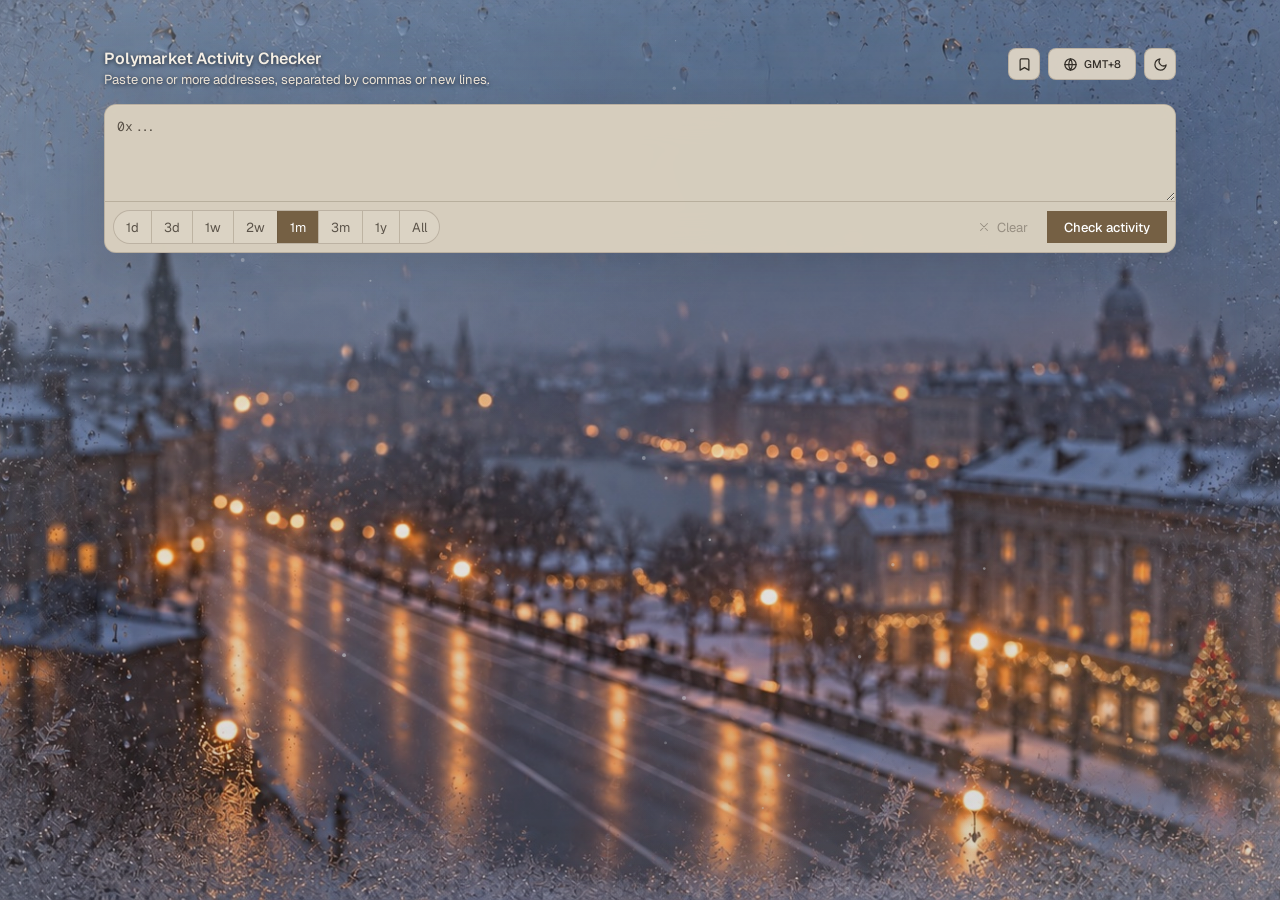
==== commit c3ab81bf: "Show tab record counts and simplify the summary" ====
--- a/index.html
+++ b/index.html
@@ -121,19 +121,16 @@
 @keyframes spin{to{transform:rotate(360deg);}}
 @media (prefers-reduced-motion:reduce){.spinner{animation:none;}}
 
-/* summary: hero row for the headline numbers, compact grid for the rest */
+/* summary: the four headline numbers */
 .summary{display:none; border:1px solid var(--border); background:var(--card); overflow:hidden;}
 .summary.active{display:block;}
-.sum-hero{display:grid; grid-template-columns:repeat(auto-fit,minmax(200px,1fr)); border-bottom:1px solid var(--border);}
+.sum-hero{display:grid; grid-template-columns:repeat(auto-fit,minmax(200px,1fr));}
 .sum-hero .stat{padding:18px 20px 16px; min-width:0;}
 .sum-hero .value{font-size:clamp(18px, 2.4vw, 26px); font-weight:650; letter-spacing:-.02em; margin-top:4px; overflow:hidden; text-overflow:ellipsis;}
-.sum-grid{display:grid; grid-template-columns:repeat(auto-fit,minmax(128px,1fr));}
-.sum-grid .stat{padding:12px 20px 14px;}
-.sum-grid .value{font-size:15px; font-weight:600; margin-top:3px;}
 .stat{position:relative;}
 /* hairline separators that work across wrapped grid rows */
 .stat::before{content:""; position:absolute; left:0; top:14%; height:72%; width:1px; background:var(--border);}
-.sum-hero .stat:first-child::before, .sum-grid .stat:first-child::before{display:none;}
+.sum-hero .stat:first-child::before{display:none;}
 .stat .label{font-size:10px; font-weight:500; text-transform:uppercase; letter-spacing:.09em; color:var(--muted-foreground); white-space:nowrap;}
 .stat .value{font-variant-numeric:tabular-nums;}
 .stat .value.pos{color:var(--success);}
@@ -150,12 +147,16 @@
 .flex-spacer{flex:1 1 0; min-width:0;}
 .tabs{display:inline-flex; border:1px solid var(--border); border-radius:999px; overflow:hidden; background:var(--background);}
 .tab{
+  display:inline-flex; align-items:center; gap:6px; white-space:nowrap;
   height:32px; padding:0 16px; font-size:13px; font-family:inherit; border:none; cursor:pointer;
   background:transparent; color:var(--muted-foreground);
 }
 .tab + .tab{border-left:1px solid var(--border);}
 .tab:hover{color:var(--foreground);}
 .tab.on{background:var(--primary); color:var(--primary-foreground);}
+.tab-count{display:inline-flex; align-items:center; justify-content:center; min-width:18px; height:18px; padding:0 5px; border-radius:999px; background:var(--muted); color:var(--muted-foreground); font-size:10px; font-weight:500; font-variant-numeric:tabular-nums; line-height:1;}
+.tab.on .tab-count{background:rgba(255,255,255,.18); color:inherit;}
+@media(max-width:640px){.tab{padding:0 10px; font-size:12px;}}
 /* pill selects with a custom chevron; wells sit slightly darker than the card */
 .results-bar select{
   appearance:none; -webkit-appearance:none;
@@ -493,8 +494,8 @@
 <link rel="preload" as="image" href="assets/winter-window.jpg">
 <script defer src="assets/winter.js"></script>
 <link rel="stylesheet" href="assets/date-range.css?v=3">
-<link rel="stylesheet" href="assets/values-panel.css?v=5">
-<link rel="stylesheet" href="assets/grid-values.css?v=5">
+<link rel="stylesheet" href="assets/values-panel.css?v=20e5cf6c7d51">
+<link rel="stylesheet" href="assets/grid-values.css?v=d3ec55680f3d">
 </head>
 <body>
 <div class="winter-scene" aria-hidden="true">
@@ -565,15 +566,6 @@
         <div class="stat" title="Current value of open positions (from Polymarket's value API) — unaffected by the filters below"><div class="label">Portfolio value</div><div class="value" id="stPortfolio">–</div></div>
         <div class="stat" title="Cash in the wallet (USDC + PUSD read on-chain) — funds not currently in positions"><div class="label">Wallet balance</div><div class="value" id="stBalance">–</div></div>
       </div>
-      <div class="sum-grid">
-        <div class="stat"><div class="label">Records</div><div class="value" id="stRecords">–</div></div>
-        <div class="stat"><div class="label">Deposits</div><div class="value pos" id="stDeposits">–</div></div>
-        <div class="stat"><div class="label">Withdrawals</div><div class="value neg" id="stWithdrawals">–</div></div>
-        <div class="stat" title="Estimated taker fees on the trades in view (makers pay none)"><div class="label">Fees (est.)</div><div class="value" id="stFees">–</div></div>
-        <div class="stat" title="Sum of TAKER_REBATE records in view"><div class="label">Taker rebates</div><div class="value" id="stTakerRebates">–</div></div>
-        <div class="stat"><div class="label">Combos</div><div class="value" id="stCombos">–</div></div>
-        <div class="stat"><div class="label">Pages fetched</div><div class="value" id="stPages">–</div></div>
-      </div>
     </div>
 
     <div class="wallets-row">
@@ -584,8 +576,8 @@
     <div class="results-bar" id="resultsBar">
       <div class="rb-row">
         <div class="tabs" role="tablist">
-          <button class="tab on" id="tabTable" role="tab">Activity</button>
-          <button class="tab" id="tabPositions" role="tab">Active Position</button>
+          <button class="tab on" id="tabTable" role="tab" aria-label="Activity" aria-description="0 matching records">Activity <span class="tab-count" id="activityTabCount" aria-hidden="true">0</span></button>
+          <button class="tab" id="tabPositions" role="tab" aria-label="Active Position" aria-description="0 matching positions">Active Position <span class="tab-count" id="positionTabCount" aria-hidden="true">0</span></button>
         </div>
         <span class="flex-spacer"></span>
         <button class="btn" id="snapBtn" title="Copy a screenshot of the current results table to the clipboard">Snapshot</button>
@@ -735,7 +727,7 @@
 <script src="assets/date-range.js?v=2"></script>
 <script src="assets/values-math.js"></script>
 <script src="assets/values-data.js"></script>
-<script src="assets/values-panel.js?v=5"></script>
+<script src="assets/values-panel.js?v=458d3d87dc89"></script>
 <script>
 (function(){
   "use strict";
@@ -761,7 +753,6 @@
   let filteredRecords = [];
   let searchByTx = false;
   let renderedCount = 0;
-  let pagesFetched = 0;
   let fetching = false;
   let valuePanels = null;
   let sortDir = "desc";   // Time column sort direction
@@ -1031,7 +1022,7 @@
       for(let pi = 0; pi < pages.length; pi++){
         const rows = await pages[pi];
         if(rows && rows.__err){ failed = rows.__err; break; }
-        pagesFetched++; totalPages++;
+        totalPages++;
         if(Array.isArray(rows)){
           for(const r of rows){
             const k = (r.transactionHash||"") + ":" + r.type + ":" + (r.asset||"") + ":" + (r.timestamp||0) + ":" + (r.size||0) + ":" + (r.price||0);
@@ -1339,7 +1330,7 @@
     $("submitBtn").disabled = true;
     $("progressBox").classList.add("active");
     ["summaryBox","resultsBar","tableWrap","posWrap","emptyBox","walletsBox"].forEach(id=>$(id).classList.remove("active"));
-    allRecords = []; pagesFetched = 0;
+    allRecords = []; filteredRecords = [];
     currentWallets = valid.slice();
     renderWalletTags();
     // positions belong to the previous search — invalidate (and stale-guard any
@@ -1349,6 +1340,7 @@
     posRunSeq++; allPositions = []; posLoaded = false; posLoading = false;
     posError = null; posTruncated = false; posFailedWallets = []; posRenderKey = null;
     positionGroupCache = null; liveActivityCheckedAt = Math.floor(Date.now()/1000); nextHistoryRefreshAt = 0;
+    refreshValues();
     liveActive = false; livePositionError = "";
     resetPriceFeed();
     if($("tabPositions").classList.contains("on")) loadPositions();
@@ -1543,25 +1535,7 @@
     // Polymarket trading volume = sum of TRADE sizes (matches leaderboard vol),
     // not usdcSize across all activity types (deposits/rewards/redeems/etc.)
     const vol = rows.reduce((s,r)=>s+(r.type==="TRADE" ? Number(r.size)||0 : 0),0);
-    const combos = rows.filter(r=>r.isCombo === true).length;
-    const dep = rows.reduce((s,r)=>s+(r.type==="DEPOSIT" ? Number(r.usdcSize)||0 : 0),0);
-    const wd  = rows.reduce((s,r)=>s+(r.type==="WITHDRAWAL" ? Number(r.usdcSize)||0 : 0),0);
-    $("stDeposits").textContent = "$" + fmtUsd(dep);
-    $("stWithdrawals").textContent = "$" + fmtUsd(wd);
-    let feeSum = 0, feePending = false, feePartial = false;
-    for(const r of rows){
-      const f = computeFeeFor(r);
-      if(f === undefined){ if(feeUnavailable(r)) feePartial = true; else feePending = true; }
-      else if(f) feeSum += f;
-    }
-    $("stFees").textContent = "$" + fmtUsd(feeSum) + (feePartial ? " (partial)" : feePending ? " …" : "");
-    const rebates = rows.reduce((s,r)=>s+(r.type==="TAKER_REBATE" ? Number(r.usdcSize)||0 : 0),0);
-    $("stTakerRebates").textContent = "$" + fmtUsd(rebates);
-    $("stCombos").textContent = combos.toLocaleString();
-    $("stRecords").textContent = rows.length.toLocaleString()
-      + (rows.length !== allRecords.length ? " / " + allRecords.length.toLocaleString() : "");
     $("stVolume").textContent = "$" + fmtUsd(vol);
-    $("stPages").textContent = pagesFetched.toLocaleString();
     refreshValues();
   }
 
@@ -1569,7 +1543,7 @@
     positionGroupCache = null; posRenderKey = null;
     applySearch();
     renderSummary();
-    loadFeesFor(filteredRecords); // async; resolves the Fees (est.) total
+    loadFeesFor(filteredRecords); // async; resolves table and Values fee estimates
 
     if(!allRecords.length){
       $("summaryBox").classList.add("active");
@@ -1871,7 +1845,6 @@
       chunk.forEach(id => { if(!feeCache.has(id)) feeCache.set(id, {unavailable:true}); });
       refreshFeeCells();
       refreshMarketTimeCells();
-      renderSummary(); // keep the Fees (est.) stat converging as schedules arrive
     }
     need.forEach(id => feeInflight.delete(id));
   }
@@ -2383,7 +2356,7 @@
       + posCols.order.map(i => cells[i]).join("") + "</tr>";
   }
   function renderPositions(){
-    if(!$("posWrap").classList.contains("active")) return;
+    if(!$("posWrap").classList.contains("active")){ refreshValues(); return; }
     const q = $("searchBox").value.trim();
     // progressive feed chunks re-dispatch here constantly — skip identical re-renders
     const key = [posRunSeq, posLoading, posLoaded, posError, allPositions.length, allRecords.length,
@@ -3280,7 +3253,7 @@
     if(!allRecords.length){ renderPositions(); return; }
     applySearch();
     renderSummary();
-    loadFeesFor(filteredRecords); // async; resolves the Fees (est.) total
+    loadFeesFor(filteredRecords); // async; resolves table and Values fee estimates
     $("emptyBox").classList.toggle("active", !filteredRecords.length);
     if($("tabPositions").classList.contains("on")) renderPositions();
     else renderTableChunk(true);
@@ -3641,12 +3614,21 @@
   }
   function refreshValues(){
     if(!valuePanels) return;
+    const positionRows = visiblePositions();
+    for(const [tab, badge, count, noun] of [
+      ["tabTable", "activityTabCount", filteredRecords.length, "record"],
+      ["tabPositions", "positionTabCount", positionRows.length, "position"]
+    ]){
+      const text = count.toLocaleString();
+      $(badge).textContent = text;
+      $(tab).setAttribute("aria-description", text + " matching " + noun + (count === 1 ? "" : "s"));
+    }
     const view = $("tabPositions").classList.contains("on") ? "positions" : "activity";
     $("activityValues").hidden = view !== "activity";
     $("positionValues").hidden = view !== "positions";
     const positions = view === "positions";
     if(!$(positions ? "posWrap" : "tableWrap").classList.contains("active")) return;
-    const rows = positions ? visiblePositions() : filteredRecords;
+    const rows = positions ? positionRows : filteredRecords;
     const data = positions ? ValuesData.positions(rows, valuesHelpers) : ValuesData.activity(rows, valuesHelpers);
     const samples = new Map(rows.map((row, i) => [row, data[i]]));
     const config = valuePanels[view].getConfig();
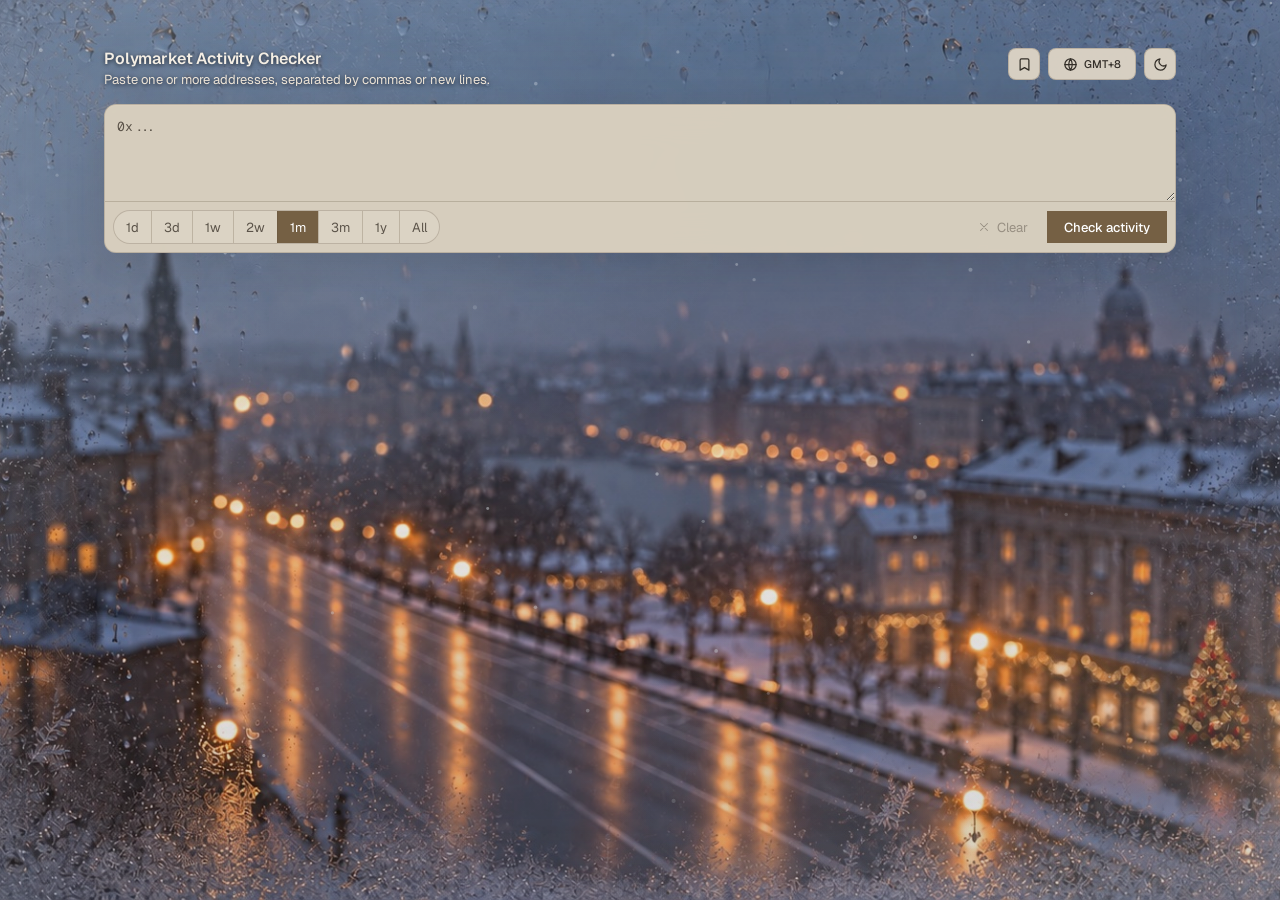
==== commit 4949b861: "Recover closed positions from market-specific snapshots" ====
--- a/index.html
+++ b/index.html
@@ -2070,11 +2070,12 @@
     }
     return rows;
   }
-  async function fetchClosedPositions(addr){
+  async function fetchClosedPositions(addr, markets = []){
     const out = [], seen = new Set();
     for(let page = 0; page < POS_CLOSED_MAX_PAGES; page++){
       const url = "https://data-api.polymarket.com/closed-positions?" + new URLSearchParams({
-        user:addr, limit:"50", offset:String(page*50), sortBy:"TIMESTAMP", sortDirection:"DESC"
+        user:addr, limit:"50", offset:String(page*50), sortBy:"TIMESTAMP", sortDirection:"DESC",
+        ...(markets.length ? {market:markets.join(",")} : {})
       });
       const res = await fetchWithRetry(url, 2, 15000, {cache:"no-store"});
       if(!res.ok) throw new Error("HTTP " + res.status);
@@ -2090,6 +2091,39 @@
       if(Number(lastParams.start) > 1 && oldest != null && Number(oldest) < Number(lastParams.start)) return {rows:out, truncated:false};
     }
     return {rows:out, truncated:true};
+  }
+  async function fetchMissingClosedPositions(addr, knownRows){
+    // The wallet-wide closed feed can lag behind its market-specific queries.
+    // Reconcile missing outcomes against official snapshots, never trade sums.
+    const groups = positionActivityGroups(), represented = new Set();
+    for(const p of knownRows){
+      const group = positionGroupFor(p, groups);
+      if(group) represented.add(group);
+    }
+    const wallet = addr.toLowerCase(), markets = new Set();
+    for(const group of groups.values()){
+      if(represented.has(group) || !group.trades.length) continue;
+      const r = group.latest;
+      if(r.isCombo || (r.proxyWallet || "").toLowerCase() !== wallet) continue;
+      if(r.conditionId) markets.add(r.conditionId);
+    }
+    const ids = [...markets], rows = [], seen = new Set(knownRows.map(positionGroupKey));
+    const seenOutcomes = new Set(knownRows.map(positionOutcomeKey).filter(Boolean));
+    let truncated = false, failed = false;
+    for(let i = 0; i < ids.length; i += 20){
+      try{
+        const result = await fetchClosedPositions(addr, ids.slice(i, i + 20));
+        truncated ||= result.truncated;
+        for(const p of result.rows){
+          const key = positionGroupKey(p), outcomeKey = positionOutcomeKey(p);
+          if(seen.has(key) || (outcomeKey && seenOutcomes.has(outcomeKey))) continue;
+          seen.add(key);
+          if(outcomeKey) seenOutcomes.add(outcomeKey);
+          rows.push(p);
+        }
+      }catch(e){ failed = true; }
+    }
+    return {rows, truncated, failed};
   }
   // combo (parlay) positions come from a separate endpoint; map them onto the same
   // row shape. Price: resolved combos are 0/1 by status; open ones are estimated
@@ -2232,6 +2266,11 @@
         const closedP = fetchClosedPositions(addr)
           .catch(() => ({rows:[], truncated:false})); // additive, like combos
         const [singles, combos, redeems, closed] = await Promise.all([singlesP, combosP, redeemsP, closedP]);
+        if(myRun !== posRunSeq) return {ok:false, addr};
+        const missing = await fetchMissingClosedPositions(addr,
+          singles.out.concat(combos.rows, redeems.rows, closed.rows));
+        closed.rows.push(...missing.rows);
+        closed.truncated ||= missing.truncated;
         // key on market + outcome: selling one side of a market must still show
         // when the other side is held or was redeemed
         const closedByKey = new Map(closed.rows.map(p => [positionGroupKey(p), p]));
@@ -2486,15 +2525,20 @@
   }
   async function refreshPositionHistory(myRun){
     const snapshots = await Promise.all(currentWallets.map(async addr => {
-      try{ return {addr, ...await fetchClosedPositions(addr)}; }
-      catch(e){ return {addr, failed:true}; }
+      let closed;
+      try{ closed = await fetchClosedPositions(addr); }
+      catch(e){ closed = {rows:[], truncated:false, failed:true}; }
+      if(myRun !== posRunSeq) return {addr, rows:[], failed:true};
+      const missing = await fetchMissingClosedPositions(addr, allPositions.concat(closed.rows));
+      return {addr, rows:closed.rows.concat(missing.rows),
+        truncated:closed.truncated || missing.truncated, failed:!!closed.failed || missing.failed};
     }));
     if(myRun !== posRunSeq) return null;
     const held = new Set(allPositions.filter(p => !p.isClosed && !p.isRedeemed).map(positionGroupKey));
     const existing = new Map(allPositions.map(p => [positionGroupKey(p), p]));
     let changed = false;
     for(const snapshot of snapshots){
-      if(snapshot.failed) continue;
+      if(!snapshot.rows.length) continue;
       if(snapshot.truncated) posTruncated = true;
       for(const p of snapshot.rows){
         const key = positionGroupKey(p);
